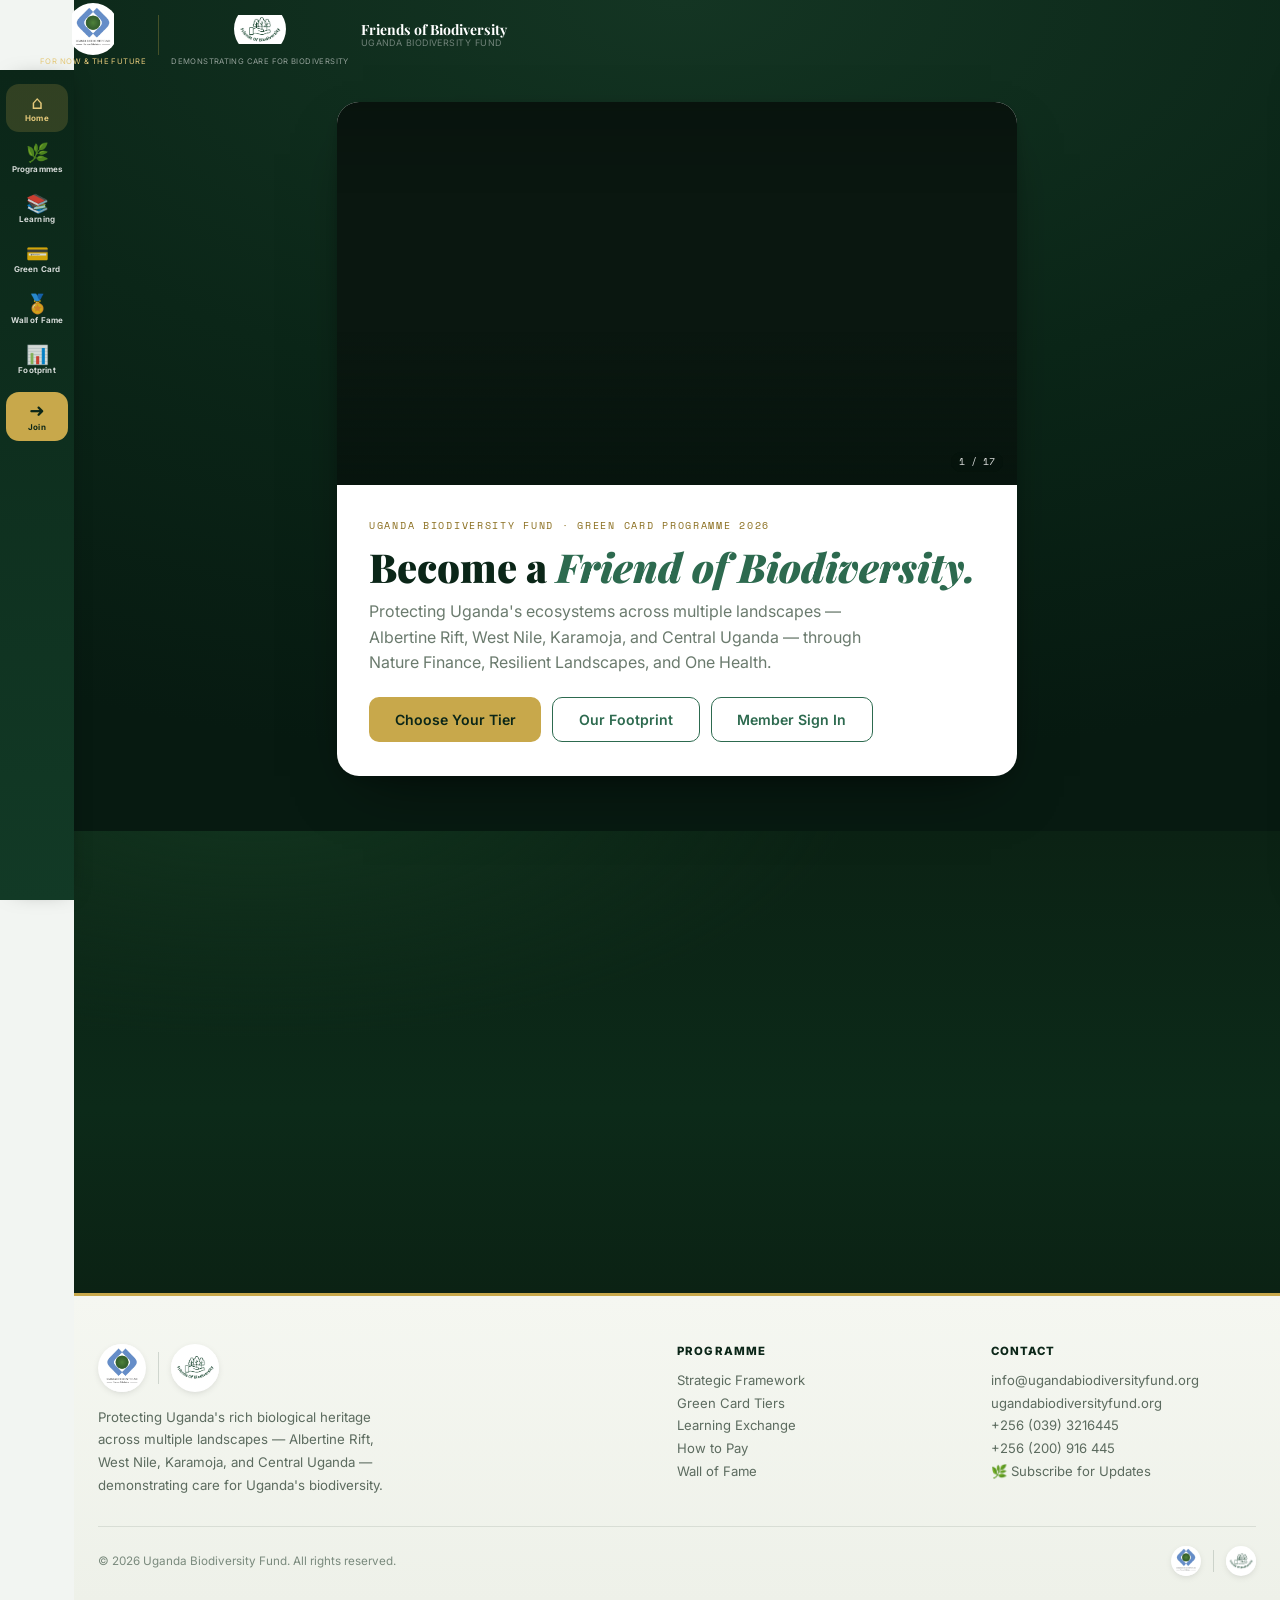
==== index.html @ 7a430e9c "Add files via upload" ====
<!DOCTYPE html>
<html lang="en">
<head>
<meta charset="UTF-8"/>
<meta name="viewport" content="width=device-width,initial-scale=1.0"/>
<title>Friends of Biodiversity — Uganda Biodiversity Fund</title>
<meta name="description" content="Friends of Biodiversity is the Uganda Biodiversity Fund (UBF) membership programme mobilising individuals and institutions to protect Uganda's ecosystems. Join, contribute, and track transparent, audited conservation impact — for now and the future."/>
<meta name="keywords" content="Uganda Biodiversity Fund, UBF, Friends of Biodiversity, biodiversity conservation Uganda, conservation membership, environmental NGO Uganda, ecosystem restoration, Green Card programme, nature finance, climate resilience Uganda, conservation donation Uganda"/>
<meta name="author" content="Uganda Biodiversity Fund"/>
<meta name="robots" content="index, follow, max-image-preview:large"/>
<meta name="geo.region" content="UG"/>
<meta name="geo.placename" content="Kampala, Uganda"/>
<link rel="canonical" href="https://www.ugandabiodiversityfund.org/"/>
<!-- Open Graph -->
<meta property="og:type" content="website"/>
<meta property="og:site_name" content="Uganda Biodiversity Fund — Friends of Biodiversity"/>
<meta property="og:title" content="Friends of Biodiversity — Uganda Biodiversity Fund"/>
<meta property="og:description" content="Join the UBF Friends of Biodiversity membership programme. Protect Uganda's ecosystems and track transparent, audited conservation impact — for now and the future."/>
<meta property="og:url" content="https://www.ugandabiodiversityfund.org/"/>
<meta property="og:image" content="https://www.ugandabiodiversityfund.org/icon-512.png"/>
<meta property="og:locale" content="en_UG"/>
<!-- Twitter -->
<meta name="twitter:card" content="summary_large_image"/>
<meta name="twitter:title" content="Friends of Biodiversity — Uganda Biodiversity Fund"/>
<meta name="twitter:description" content="Protecting Uganda's ecosystems for now and the future. Join the Friends of Biodiversity membership programme."/>
<meta name="twitter:image" content="https://www.ugandabiodiversityfund.org/icon-512.png"/>
<link rel="preconnect" href="https://fonts.googleapis.com"/>
<link href="https://fonts.googleapis.com/css2?family=Playfair+Display:ital,wght@0,700;0,900;1,700&family=Inter:wght@300;400;500;600;700&family=Space+Mono:wght@400;700&display=swap" rel="stylesheet"/>
<link rel="stylesheet" href="styles.css?v=20260629"/>
<!-- PWA manifest -->
<link rel="manifest" href="manifest.json"/>
<meta name="mobile-web-app-capable" content="yes"/>
<meta name="apple-mobile-web-app-capable" content="yes"/>
<meta name="apple-mobile-web-app-status-bar-style" content="black-translucent"/>
<meta name="apple-mobile-web-app-title" content="FoB Green Card"/>
<meta name="msapplication-TileColor" content="#0B2618"/>
<meta name="theme-color" content="#0B2618"/>
<link rel="icon" type="image/png" href="[data-uri]"/>
<link rel="apple-touch-icon" href="fobfav180.png?v=4"/>
<!-- Preload critical images so hero and logos render instantly -->
<!-- DOMPurify — sanitizes any HTML built from user-supplied strings -->
<script src="https://cdnjs.cloudflare.com/ajax/libs/dompurify/3.1.6/purify.min.js" crossorigin="anonymous"></script>
<!-- True PDF download for certificates (html2canvas renders the card, jsPDF saves the file) -->
<script src="https://cdnjs.cloudflare.com/ajax/libs/html2canvas/1.4.1/html2canvas.min.js" crossorigin="anonymous" defer></script>
<script src="https://cdnjs.cloudflare.com/ajax/libs/jspdf/2.5.1/jspdf.umd.min.js" crossorigin="anonymous" defer></script>
<link rel="preload" as="image" href="slide1sm.jpg"/>
<link rel="preload" as="image" href="slide2sm.jpg"/>
<link rel="preload" as="image" href="slide3sm.jpg"/>
<link rel="preload" as="image" href="fob-logo.png"/>
<link rel="preload" as="image" href="ubf-logo.png"/>
<link rel="preload" as="image" href="footprint-globe.jpg"/>
<!-- Structured data for search engines & AI tools (accurate citation) -->
<script type="application/ld+json">
{
  "@context": "https://schema.org",
  "@graph": [
    {
      "@type": ["NGO", "Organization"],
      "@id": "https://www.ugandabiodiversityfund.org/#organization",
      "name": "Uganda Biodiversity Fund",
      "alternateName": ["UBF", "Friends of Biodiversity"],
      "url": "https://www.ugandabiodiversityfund.org/",
      "logo": "https://www.ugandabiodiversityfund.org/icon-512.png",
      "image": "https://www.ugandabiodiversityfund.org/icon-512.png",
      "description": "The Uganda Biodiversity Fund (UBF) is a conservation trust protecting Uganda's biodiversity. Its Friends of Biodiversity membership programme mobilises individuals and institutions to fund and track transparent, audited conservation impact across Uganda's landscapes.",
      "slogan": "For now & the future",
      "email": "info@ugandabiodiversityfund.org",
      "telephone": "+256-39-3216445",
      "foundingLocation": "Uganda",
      "areaServed": { "@type": "Country", "name": "Uganda" },
      "address": {
        "@type": "PostalAddress",
        "streetAddress": "Plot 425, Zziwwe Road, P.O. Box 28156",
        "addressLocality": "Kampala",
        "addressCountry": "UG"
      },
      "knowsAbout": ["biodiversity conservation", "ecosystem restoration", "climate resilience", "nature finance", "community livelihoods", "One Health"]
    },
    {
      "@type": "WebSite",
      "@id": "https://www.ugandabiodiversityfund.org/#website",
      "url": "https://www.ugandabiodiversityfund.org/",
      "name": "Friends of Biodiversity — Uganda Biodiversity Fund",
      "description": "Membership platform for the UBF Friends of Biodiversity Green Card programme.",
      "publisher": { "@id": "https://www.ugandabiodiversityfund.org/#organization" },
      "inLanguage": "en"
    }
  ]
}
</script>
</head>
<body class="shell-mode guest">

<!-- ═══ HEADER ═══ -->
<header id="hdr">
<div class="nav-inner">
  <div class="brand-strip">
    <!-- UBF Logo: blue diamond + green globe, "For now & the future" -->
    <div class="logo-ubf-wrap">
      <img src="ubf-logo.png" alt="Uganda Biodiversity Fund logo" title="Uganda Biodiversity Fund — For now & the future"/>
      <span class="logo-ubf-sub">For now &amp; the future</span>
    </div>
    <div class="logo-divider"></div>
    <!-- FoB Logo: hand holding trees, "Friends of Biodiversity" -->
    <div class="logo-fob-wrap">
      <img src="fob-logo.png" alt="Friends of Biodiversity logo" title="Friends of Biodiversity — Demonstrating care for Uganda's biodiversity"/>
      <span class="logo-fob-sub">Demonstrating care for biodiversity</span>
    </div>
    <div class="brand-name">
      <span class="b1">Friends of Biodiversity</span>
      <span class="b2">Uganda Biodiversity Fund</span>
    </div>
  </div>
  <nav>
    <ul>
      <li><a href="#" onclick="showView('main');shellHome();return false">Home</a></li>
      <li><a href="#" onclick="openShell('programmes','Programmes');return false">Programmes</a></li>
      <li><a href="#" onclick="openShell('learning','Learning Exchange');return false">Learning Exchange</a></li>
      <li><a href="#" onclick="openShell('footprint','Our Footprint');return false">Our Footprint</a></li>
      <li><a href="#" onclick="openShell('greencard','Green Card');return false">Green Card</a></li>
      <li><a href="#" onclick="openShell('wallfame','Wall of Fame');return false">Wall of Fame</a></li>
      <li id="n-mem-li" style="display:none"><a href="#" onclick="showView('member');return false" id="n-mem-name">Dashboard</a></li>
      <li id="n-adm-li" style="display:none"><a href="#" onclick="showView('admin');return false" class="adm-link">⚙ Admin</a></li>
      <li id="n-login-li"><a href="#" onclick="openModal('m-login');return false" class="cta">Sign In / Join</a></li>
      <li id="n-logout-li" style="display:none"><a href="#" onclick="doLogout();return false">Sign Out</a></li>
    </ul>
  </nav>
  <button class="ham" id="ham" aria-label="Menu"><span></span><span></span><span></span></button>
</div>
</header>

<div class="mob-menu" id="mob-menu">
  <a href="#" onclick="showView('main');shellHome();closeMob();return false">Home</a>
  <a href="#" onclick="openShell('programmes','Programmes');closeMob();return false">Programmes</a>
  <a href="#" onclick="openShell('learning','Learning Exchange');closeMob();return false">Learning Exchange</a>
  <a href="#" onclick="openShell('footprint','Our Footprint');closeMob();return false">Our Footprint</a>
  <a href="#" onclick="openShell('greencard','Green Card');closeMob();return false">Green Card</a>
  <a href="#" onclick="openShell('wallfame','Wall of Fame');closeMob();return false">Wall of Fame</a>
  <a href="#" id="mob-dash" style="display:none" onclick="showView('member');closeMob();return false">My Dashboard</a>
  <a href="#" id="mob-adm" style="display:none" onclick="showView('admin');closeMob();return false">⚙ Admin Panel</a>
  <a href="#" id="mob-login" onclick="openModal('m-login');closeMob();return false" class="cta">Sign In / Join</a>
  <a href="#" id="mob-logout" style="display:none" onclick="doLogout();closeMob();return false">Sign Out</a>
</div>

<!-- ═══ MAIN VIEW ═══ -->
<div id="view-main" class="view active">

<!-- SIDE SHELL — app-style left rail; home shows only the hero + gallery, the rest lives behind these buttons -->
<nav class="side-shell" id="side-shell" aria-label="Sections">
  <button class="shell-btn on" data-shell="home" onclick="shellHome();return false"><span class="i">⌂</span><span class="t">Home</span></button>
  <button class="shell-btn" data-panel="programmes" onclick="openShell('programmes','Programmes');return false"><span class="i">🌿</span><span class="t">Programmes</span></button>
  <button class="shell-btn" data-panel="learning" onclick="openShell('learning','Learning Exchange');return false"><span class="i">📚</span><span class="t">Learning</span></button>
  <button class="shell-btn" data-panel="greencard" onclick="openShell('greencard','Green Card');return false"><span class="i">💳</span><span class="t">Green Card</span></button>
  <button class="shell-btn" data-panel="wallfame" onclick="openShell('wallfame','Wall of Fame');return false"><span class="i">🏅</span><span class="t">Wall of Fame</span></button>
  <button class="shell-btn" data-panel="footprint" onclick="openShell('footprint','Our Footprint');return false"><span class="i">📊</span><span class="t">Footprint</span></button>
  <button class="shell-btn join" onclick="openModal('m-login');return false"><span class="i">➜</span><span class="t">Join</span></button>
</nav>

<!-- SIDE-SHELL DRAWER — a chosen section slides in here over the page -->
<div id="shell-drawer" aria-hidden="true">
  <div class="shell-drawer-bar">
    <button class="sd-back" onclick="closeShell()">‹ Back</button>
    <span class="sd-title" id="shell-title"></span>
    <button class="sd-x" onclick="closeShell()" aria-label="Close">✕</button>
  </div>
  <div class="shell-drawer-body" id="shell-drawer-body"></div>
</div>

<!-- HERO — app-style card: whole image contained, text in the card body -->
<section class="hero">
  <div class="hero-card">
    <div class="hero-media">
      <div id="slide-track"></div>
      <div class="hero-media-grad"></div>
      <div class="slide-count" id="slide-count">1 / 17</div>
      <div class="slide-dots" id="slide-dots"></div>
    </div>
    <div class="hero-content">
      <p class="hero-eyebrow">Uganda Biodiversity Fund · Green Card Programme 2026</p>
      <h1 class="hero-title">Become a <em>Friend of Biodiversity.</em></h1>
      <p class="hero-desc">Protecting Uganda's ecosystems across multiple landscapes — Albertine Rift, West Nile, Karamoja, and Central Uganda — through Nature Finance, Resilient Landscapes, and One Health.</p>
      <div class="hero-acts">
        <a href="#greencard" class="btn btn-gold">Choose Your Tier</a>
        <a href="#impact" class="btn btn-ghost">Our Footprint</a>
        <a href="#" onclick="openModal('m-login');return false" class="btn btn-ghost">Member Sign In</a>
      </div>
    </div>
  </div>
</section>

<!-- WHAT YOU'RE PROTECTING — Conservation Gallery (stays on the home screen) -->
<section id="protect">
  <div class="inner">
    <p class="eyebrow reveal" style="color:var(--gold-lt)">Before you join</p>
    <h2 class="sec-title reveal" style="color:var(--white)">You’re not buying a card.<br>You’re protecting <em style="color:var(--gold-lt)">this.</em></h2>
    <p class="sec-body reveal" style="color:rgba(255,255,255,.72)">Every Green Card directly funds the survival of Uganda’s species and wild places. See who — and where — your membership defends.</p>
    <div class="protect-stat reveal">
      <span>🦍 <b id="protect-count-species">0</b> species under our watch</span>
      <span>🌍 <b id="protect-count-place">0</b> landscapes being restored</span>
    </div>
    <div class="protect-tabs reveal">
      <button class="protect-tab on" id="protect-tab-species" onclick="setProtectTab('species')">Endangered species</button>
      <button class="protect-tab" id="protect-tab-place" onclick="setProtectTab('place')">Threatened places</button>
    </div>
    <div class="protect-grid" id="protect-grid"></div>
  </div>
</section>

<!-- OUR IMPACT -->
<section id="impact" class="shell-sec" data-panel="footprint">
  <div class="inner">
    <p class="eyebrow reveal" style="color:var(--gold-lt)">Conservation Footprint</p>
    <h2 class="sec-title reveal" style="color:var(--white)">Our <em style="color:var(--gold-lt)">Footprint</em> <img src="footprint-globe.jpg" alt="" aria-hidden="true" style="width:104px;height:104px;border-radius:50%;object-fit:cover;vertical-align:middle;display:inline-block;margin-left:.4rem;box-shadow:0 2px 10px rgba(0,0,0,.4);border:1.5px solid rgba(200,168,75,.4)"/></h2>
    <p class="sec-body reveal" style="color:rgba(255,255,255,.6)">Every contribution flows directly to field projects across Uganda's landscapes — tracked through our accountability dashboard and audited annually.</p>
    <div class="stats-strip reveal" id="stats-strip-inner">
      <div class="stat-cell" data-key="endowments" onclick="openStatLink('endowments')"><div class="stat-ico">💰</div><span class="stat-n" data-t="14" data-prefix="$" data-suffix="M+">0</span><span class="stat-l">Raised in total endowments (USD)</span><span class="stat-link-hint">🔗</span></div>
      <div class="stat-cell" data-key="projects" onclick="openStatLink('projects')"><div class="stat-ico">📋</div><span class="stat-n" data-t="25">0</span><span class="stat-l">Grantee projects funded</span><span class="stat-link-hint">🔗</span></div>
      <div class="stat-cell" data-key="households" onclick="openStatLink('households')"><div class="stat-ico">🏠</div><span class="stat-n" data-t="3000" data-suffix="+">0</span><span class="stat-l">Households with improved livelihoods</span><span class="stat-link-hint">🔗</span></div>
      <div class="stat-cell" data-key="woodlots" onclick="openStatLink('woodlots')"><div class="stat-ico">🌲</div><span class="stat-n" data-t="2500" data-suffix="Ha">0</span><span class="stat-l">Woodlots established across regions</span><span class="stat-link-hint">🔗</span></div>
      <div class="stat-cell" data-key="woodlands" onclick="openStatLink('woodlands')"><div class="stat-ico">🌳</div><span class="stat-n" data-t="3000" data-suffix="Ha">0</span><span class="stat-l">Woodlands restored through natural regeneration</span><span class="stat-link-hint">🔗</span></div>
      <div class="stat-cell" data-key="agriculture" onclick="openStatLink('agriculture')"><div class="stat-ico">🌾</div><span class="stat-n" data-t="2000" data-suffix="Ha">0</span><span class="stat-l">Agricultural land under Sustainable Land Management</span><span class="stat-link-hint">🔗</span></div>
      <div class="stat-cell" data-key="forests" onclick="openStatLink('forests')"><div class="stat-ico">🌿</div><span class="stat-n" data-t="1000" data-suffix="Ha">0</span><span class="stat-l">Natural forests restored — Albertine &amp; West Nile</span><span class="stat-link-hint">🔗</span></div>
      <div class="stat-cell" data-key="wetlands" onclick="openStatLink('wetlands')"><div class="stat-ico">💧</div><span class="stat-n" data-t="500" data-suffix="Ha">0</span><span class="stat-l">Wetlands restored across landscapes</span><span class="stat-link-hint">🔗</span></div>
      <div class="stat-cell" data-key="vegetation" onclick="openStatLink('vegetation')"><div class="stat-ico">📈</div><span class="stat-n" data-t="19" data-suffix="%">0</span><span class="stat-l">Increased vegetation cover across regions</span><span class="stat-link-hint">🔗</span></div>
      <div class="stat-cell stat-cell-sm" data-key="packaging" onclick="openStatLink('packaging')"><div class="stat-ico">♻️</div><span class="stat-n" data-t="10000" data-suffix="Kg">0</span><span class="stat-l">Biodegradable packaging supported</span><span class="stat-link-hint">🔗</span></div>
    </div>
  </div>
</section>

<!-- PROGRAMMES -->
<section id="themes" class="shell-sec" data-panel="programmes">
  <div class="inner">
    <p class="eyebrow reveal">Strategic Framework</p>
    <h2 class="sec-title reveal">Three Themes. <em>Five Programme Windows.</em></h2>
    <p class="sec-body reveal">UBF's work is anchored in three core thematic priorities, delivered through five strategic programme windows.</p>
    <div class="theme-tabs reveal" id="theme-tabs"></div>
    <div id="theme-panels"></div>
  </div>
</section>

<!-- LEARNING EXCHANGE -->
<section id="learn" class="shell-sec" data-panel="learning">
  <div class="inner">
    <p class="eyebrow reveal">Knowledge Hub</p>
    <h2 class="sec-title reveal">Learning <em>Exchange</em></h2>
    <p class="sec-body reveal">Videos, documentaries, podcasts, interviews, articles and research — organised by programme window. Full access for registered members.</p>
    <div class="content-toolbar reveal">
      <div class="filter-row" id="content-filters"></div>
      <div class="content-search-row">
        <input id="content-search" type="search" placeholder="Search resources…" oninput="setContentSearch(this.value)" autocomplete="off" spellcheck="false"/>
        <div class="view-toggle" role="group" aria-label="Card layout">
          <button type="button" id="vt-list" class="vt-btn active" onclick="setContentView('list')" title="List view">☰</button>
          <button type="button" id="vt-grid" class="vt-btn" onclick="setContentView('grid')" title="Grid view">▦</button>
        </div>
        <div id="upload-btn-slot" style="display:none">
          <button class="btn btn-canopy btn-sm" onclick="openModal('m-upload')">⬆ Upload Content</button>
        </div>
      </div>
    </div>
    <div class="content-grid" id="content-grid"></div>

    <!-- COMMUNITY POSTS FEED -->
    <div id="community-feed-wrap" style="margin-top:3rem">
      <div class="feed-inner">
        <div style="display:flex;align-items:center;justify-content:space-between;margin-bottom:1.25rem;padding-bottom:.75rem;border-bottom:2px solid var(--border)">
          <div>
            <p class="eyebrow" style="margin-bottom:.2rem">Community Feed</p>
            <h3 style="font-family:var(--ff-d);font-size:1.3rem;color:var(--canopy)">Member Posts</h3>
          </div>
          <div id="post-create-btn-wrap" style="display:none">
            <button class="btn btn-canopy btn-sm" onclick="openModal('m-create-post')">✏ Create Post</button>
          </div>
        </div>
        <div id="posts-feed"></div>
      </div>
    </div>
  </div>
</section>

<!-- GREEN CARD TIERS -->
<section id="greencard" class="shell-sec" data-panel="greencard">
  <div class="inner">
    <p class="eyebrow reveal">UBF Green Card</p>
    <h2 class="sec-title reveal">Select Your <em>Membership Tier</em></h2>
    <p class="sec-body reveal">Annual contributions in Uganda Shillings (UGX). Select a tier to unlock your perks and complete enrollment.</p>
    <div class="tier-grid">
      <div class="tier-card reveal" data-tier="student" onclick="selectTier('student')">
        <div class="tier-badge" style="background:rgba(45,106,79,.12)"><svg viewBox="0 0 24 24" width="26" height="26" fill="none" stroke="#2D6A4F" stroke-width="1.7" stroke-linecap="round" stroke-linejoin="round"><path d="M12 21v-8"/><path d="M12 13c0-3.3 2.6-5.5 6.5-5.5C18.5 11 15.9 13 12 13z" fill="#2D6A4F" fill-opacity=".16"/><path d="M12 13c0-3.3-2.6-5.5-6.5-5.5C5.5 11 8.1 13 12 13z" fill="#2D6A4F" fill-opacity=".16"/></svg></div>
        <div class="tier-name" style="color:var(--canopy-lt)">Student</div>
        <div class="tier-range">Individual: <strong>In-kind / Youth Project</strong><br>Registration: <strong>Free</strong></div>
        <ul class="tier-perks"><li>Youth project &amp; volunteer work registration</li><li>In-kind contributions recognised</li><li>Full Learning Exchange access</li><li>Wall of Fame listing</li><li>Digital membership certificate</li><li>Professional mentorship &amp; leadership development package</li></ul>
        <button class="tier-btn" style="background:rgba(45,106,79,.15);color:var(--canopy)">Select Student</button>
      </div>
      <div class="tier-card reveal" data-tier="silver" onclick="selectTier('silver')">
        <div class="tier-badge" style="background:rgba(144,144,144,.14)"><svg viewBox="0 0 24 24" width="26" height="26" fill="none" stroke="#8a8a8a" stroke-width="1.7" stroke-linecap="round" stroke-linejoin="round"><path d="M5.5 18.5c0-8 6-13 13-13 0 8-6 13-13 13z" fill="#9a9a9a" fill-opacity=".2"/><path d="M5.5 18.5C9.5 14.5 13.5 10.5 17.5 8.5"/></svg></div>
        <div class="tier-name">Silver</div>
        <div class="tier-range">Individual: <strong>500K–1M UGX</strong><br>Institution: <strong>2M–5M UGX</strong></div>
        <ul class="tier-perks"><li>Eco-friendly welcome kit &amp; certificates</li><li>Contribution &amp; accountability dashboard</li><li>Learning Exchange library access</li><li>Wall of Fame listing</li><li>Digital membership certificate</li></ul>
        <button class="tier-btn">Select Silver</button>
      </div>
      <div class="tier-card reveal" data-tier="gold" onclick="selectTier('gold')">
        <div class="tier-badge" style="background:rgba(200,168,75,.14)"><svg viewBox="0 0 24 24" width="26" height="26" fill="none" stroke="#B8901F" stroke-width="1.5" stroke-linecap="round" stroke-linejoin="round"><g fill="#C8A84B" fill-opacity=".22"><ellipse cx="12" cy="6.5" rx="2.3" ry="3.3"/><ellipse cx="12" cy="17.5" rx="2.3" ry="3.3"/><ellipse cx="6.5" cy="12" rx="3.3" ry="2.3"/><ellipse cx="17.5" cy="12" rx="3.3" ry="2.3"/></g><circle cx="12" cy="12" r="2.4" fill="#C8A84B"/></svg></div>
        <div class="tier-name">Gold</div>
        <div class="tier-range">Individual: <strong>1.5M–2M UGX</strong><br>Institution: <strong>6M–10M UGX</strong></div>
        <ul class="tier-perks"><li>All Silver benefits</li><li>Visibility in conservation projects</li><li>Exclusive networking events</li><li>Priority event invitations</li><li>Quarterly impact report</li></ul>
        <button class="tier-btn">Select Gold</button>
      </div>
      <div class="tier-card reveal" data-tier="platinum" onclick="selectTier('platinum')">
        <div class="tier-badge" style="background:rgba(91,196,191,.14)"><svg viewBox="0 0 24 24" width="26" height="26" fill="none" stroke="#1A7A76" stroke-width="1.5" stroke-linecap="round" stroke-linejoin="round"><path d="M12 19v3"/><path d="M12 3 6.5 11h11z" fill="#5BC4BF" fill-opacity=".2"/><path d="M12 8 7.5 15.5h9z" fill="#5BC4BF" fill-opacity=".2"/></svg></div>
        <div class="tier-name">Platinum</div>
        <div class="tier-range">Individual: <strong>2.5M–4.5M UGX</strong><br>Institution: <strong>20M–40M UGX</strong></div>
        <ul class="tier-perks"><li>All Gold benefits</li><li>Co-branding on project materials</li><li>Strategic partnership access</li><li>Named in annual report</li><li>Private ED briefing</li></ul>
        <button class="tier-btn">Select Platinum</button>
      </div>
      <div class="tier-card reveal" data-tier="diamond" onclick="selectTier('diamond')">
        <div class="tier-badge" style="background:rgba(126,184,201,.14)"><svg viewBox="0 0 24 24" width="26" height="26" fill="none" stroke="#2E7D9A" stroke-width="1.5" stroke-linecap="round" stroke-linejoin="round"><circle cx="12" cy="12" r="8.5" fill="#7EB8C9" fill-opacity=".2"/><path d="M3.5 12h17M12 3.5c2.6 2.6 2.6 14.4 0 17M12 3.5c-2.6 2.6-2.6 14.4 0 17"/></svg></div>
        <div class="tier-name">Diamond</div>
        <div class="tier-range">Individual: <strong>5M+ UGX</strong><br>Institution: <strong>50M+ UGX</strong></div>
        <ul class="tier-perks"><li>All Platinum benefits</li><li>Named conservation project/corridor</li><li>Board-level engagement</li><li>Bespoke ESG reporting package</li><li>Media &amp; PR recognition</li><li>Annual CEO briefing</li><li>Exposure visits to project sites</li></ul>
        <button class="tier-btn">Select Diamond</button>
      </div>
    </div>
  </div>
</section>

<!-- PAYMENT SECTION -->
<section id="payment" class="shell-sec" data-panel="greencard">
  <div class="inner">
    <p class="eyebrow reveal" style="color:var(--gold-lt)">Make Your Commitment</p>
    <h2 class="sec-title reveal" style="color:var(--white)">How to <em style="color:var(--gold-lt)">Pay</em></h2>
    <p class="sec-body reveal" style="color:rgba(255,255,255,.72)">You’re one transfer away from standing with Uganda’s forests, wetlands and wildlife. Here’s exactly how — and exactly what your gift protects.</p>

    <!-- Living poster + editable impact -->
    <div class="pay-hero reveal">
      <div class="pay-poster" id="pay-promo">
        <img id="pay-poster-img" src="slide3sm.jpg" alt="Uganda’s mountain gorillas" onerror="this.onerror=null;this.src='slide2sm.jpg'"/>
        <span class="pay-media-badge">Watch · Your impact</span>
        <div class="pay-play" aria-hidden="true"><svg width="20" height="22" viewBox="0 0 22 24" fill="#fff"><path d="M0 0l22 12L0 24z"/></svg></div>
        <div class="pay-pcap"><b>This is who you’re protecting.</b><span id="pay-promo-cap">Upload a 60-second welcome — until then, Uganda’s wild greets your members here.</span></div>
      </div>
      <div class="pay-impact">
        <h3>Where your money goes</h3>
        <p class="pay-impact-sub">Every shilling becomes measurable protection on the ground.</p>
        <div id="pay-impact-list"><!-- rendered from the database (admin-editable) --></div>
      </div>
    </div>

    <div class="pay-pills reveal">
      <span class="pay-pill">🧾 <b>Receipted</b></span>
      <span class="pay-pill">✅ <b>Verified in 48h</b></span>
      <span class="pay-pill">💬 <b>WhatsApp</b> <a id="pay-whatsapp-link" href="https://wa.me/256772000000" target="_blank" rel="noopener"><span id="pay-whatsapp">+256 772 000 000</span></a></span>
      <span class="pay-pill">✉️ <a href="mailto:info@ugandabiodiversityfund.org">info@ugandabiodiversityfund.org</a></span>
    </div>

    <div class="pay-official reveal"><b>Our three official channels only.</b><span>UBF will never ask you to send money to any other number or account. If in doubt, message us first.</span></div>

    <div class="pay-amtbar reveal">
      <span class="lead">How much? Your tier decides:</span>
      <span class="pay-tier">🎓 Student <b>UGX 20,000</b></span>
      <span class="pay-tier">🌿 Gold <b>UGX 100,000</b></span>
      <span class="pay-tier">💎 Diamond <b>UGX 500,000+</b></span>
    </div>

    <div class="pay-grid">
      <!-- STANBIC -->
      <article class="pay-card reveal">
        <div class="pay-chead">
          <div class="pay-logo stanbic" id="pay-logo-stanbic"><img src="stanbic.png" alt="Stanbic Bank" onerror="payLogoFallback(this,'stanbic')"/></div>
          <div><div class="pay-ctitle">Stanbic Bank</div><div class="pay-csub">Bank transfer</div></div>
        </div>
        <ol class="pay-steps">
          <li><span class="n">1</span>Open your bank app, or visit any Stanbic branch.</li>
          <li><span class="n">2</span>Transfer to the account below.</li>
          <li><span class="n">3</span>Put <strong>your full name</strong> as the reference.</li>
          <li><span class="n">4</span>Email the receipt to <a class="pay-mail" href="mailto:info@ugandabiodiversityfund.org">info@ugandabiodiversityfund.org</a>.</li>
        </ol>
        <div class="pay-numrow">
          <div><div class="lbl">Account no.</div><div class="val" id="pay-acc-no">To be updated by UBF Admin</div></div>
          <button class="pay-copy" data-copy-from="pay-acc-no" onclick="copyPayNum(this)" type="button">Copy</button>
        </div>
        <span class="pay-amtchip">💳 Account name: <strong id="pay-acc-name">Uganda Biodiversity Fund</strong></span>
        <p class="pay-foot"><strong>Branch</strong> <span id="pay-branch">Main</span></p>
      </article>

      <!-- MTN -->
      <article class="pay-card reveal">
        <div class="pay-chead">
          <div class="pay-logo mtn" id="pay-logo-mtn"><img src="mtn.png" alt="MTN Mobile Money" onerror="payLogoFallback(this,'mtn')"/></div>
          <div><div class="pay-ctitle">MTN MoMo</div><div class="pay-csub">Mobile Money · *165#</div></div>
        </div>
        <ol class="pay-steps">
          <li><span class="n">1</span>Dial <code>*165#</code> on your MTN line.</li>
          <li><span class="n">2</span>Choose <code>Send Money</code>.</li>
          <li><span class="n">3</span>Enter the number below &amp; your tier amount.</li>
          <li><span class="n">4</span>Reference: <strong>your name</strong>. Screenshot the SMS.</li>
        </ol>
        <div class="pay-numrow">
          <div><div class="lbl">MoMo number</div><div class="val" id="pay-mtn">To be updated by UBF Admin</div></div>
          <button class="pay-copy" data-copy-from="pay-mtn" onclick="copyPayNum(this)" type="button">Copy</button>
        </div>
        <span class="pay-amtchip">👤 Registered: <strong>Uganda Biodiversity Fund</strong></span>
        <p class="pay-foot">Send your confirmation SMS to <a class="pay-mail" href="mailto:info@ugandabiodiversityfund.org">info@ugandabiodiversityfund.org</a> with your tier.</p>
      </article>

      <!-- AIRTEL -->
      <article class="pay-card reveal">
        <div class="pay-chead">
          <div class="pay-logo airtel" id="pay-logo-airtel"><img src="airtel.png" alt="Airtel Money" onerror="payLogoFallback(this,'airtel')"/></div>
          <div><div class="pay-ctitle">Airtel Money</div><div class="pay-csub">Mobile Money · *185#</div></div>
        </div>
        <ol class="pay-steps">
          <li><span class="n">1</span>Dial <code>*185#</code> on your Airtel line.</li>
          <li><span class="n">2</span>Choose <code>Send Money</code>.</li>
          <li><span class="n">3</span>Enter the number below &amp; your tier amount.</li>
          <li><span class="n">4</span>Reference: <strong>your name</strong>. Screenshot the confirmation.</li>
        </ol>
        <div class="pay-numrow">
          <div><div class="lbl">Airtel number</div><div class="val" id="pay-airtel">To be updated by UBF Admin</div></div>
          <button class="pay-copy" data-copy-from="pay-airtel" onclick="copyPayNum(this)" type="button">Copy</button>
        </div>
        <span class="pay-amtchip">👤 Registered: <strong>Uganda Biodiversity Fund</strong></span>
        <p class="pay-foot">Send your confirmation to <a class="pay-mail" href="mailto:info@ugandabiodiversityfund.org">info@ugandabiodiversityfund.org</a> with your tier.</p>
      </article>
    </div>
  </div>
</section>

<!-- ANNOUNCEMENTS (public) -->
<section id="announce-strip" class="shell-sec" data-panel="footprint">
  <div class="inner">
    <p class="eyebrow" style="color:var(--gold-lt)">Latest Updates</p>
    <h2 class="sec-title" style="color:var(--white)">Announcements</h2>
    <div class="announce-list-pub" id="announce-pub-list">
      <p style="color:rgba(255,255,255,.4);font-size:.88rem">No announcements yet.</p>
    </div>
  </div>
</section>

<!-- WALL OF FAME -->
<section id="wallfame" class="shell-sec" data-panel="wallfame">
  <div class="inner">
    <p class="eyebrow reveal">Conservation Champions</p>
    <h2 class="sec-title reveal">Wall of <em>Fame</em></h2>
    <p class="sec-body reveal">Our Friends of Biodiversity — members and partners who demonstrate care for Uganda's natural heritage.</p>
    <div class="fame-grid reveal" id="fame-grid">
      <div class="fame-empty"><h4>Our Champions Will Appear Here</h4><p>The UBF admin team is curating our Wall of Fame.</p></div>
    </div>
  </div>
</section>

<!-- ENROLL -->
<section id="enroll" class="shell-sec" data-panel="greencard">
  <div class="inner">
    <p class="eyebrow reveal">Membership Registration</p>
    <h2 class="sec-title reveal">Enroll in the <em style="color:var(--gold-lt)">Green Card Programme</em></h2>
    <p class="sec-body reveal">Complete the form below. Our team will contact you within 48 hours to confirm your membership and dispatch your welcome kit.</p>
    <div class="enroll-layout">
      <div class="form-shell reveal">
        <div class="tier-chosen" id="tier-chosen"></div>
        <form id="enroll-form" novalidate>
          <div class="wz-head">
            <div class="wz-steps" id="wz-steps"></div>
            <div class="wz-bar"><span id="wz-bar-fill"></span></div>
            <div class="wz-prog" id="wz-prog"></div>
          </div>

          <!-- STEP 1 · You -->
          <div class="wz-step" data-step="1">
            <div class="wz-prompt"><span class="em">👋</span><div><b>Let’s start with you</b><span>Just the basics, so we can create your membership.</span></div></div>
            <div class="frow2">
              <div><label>Full Name *</label><input id="ef-name" placeholder="Jane Akello"/></div>
              <div><label>Organisation</label><input id="ef-org" placeholder="Company / NGO"/></div>
            </div>
            <div class="frow2">
              <div><label>Phone *</label><input id="ef-tel" type="tel" placeholder="+256 700 000 000"/></div>
              <div><label>Email *</label><input id="ef-email" type="email" placeholder="jane@example.com"/></div>
            </div>
            <div><label>Member Type *</label>
              <select id="ef-type"><option value="">Select...</option><option value="individual">Individual</option><option value="institution">Institution / Corporate</option></select>
            </div>
          </div>

          <!-- STEP 2 · Interests -->
          <div class="wz-step" data-step="2" hidden>
            <div class="wz-prompt"><span class="em">🌍</span><div><b>What moves you most?</b><span>Pick the causes you care about — we’ll tailor your updates, events and volunteer invites around them. No wrong answers.</span></div></div>
            <label>Your conservation interests</label>
            <div class="wz-chips" id="wz-chips"></div>
            <div style="margin-top:.9rem"><label>Anything else? (optional)</label><textarea id="ef-engage" rows="2" placeholder="e.g. co-branding, a specific project or species..."></textarea></div>
          </div>

          <!-- STEP 3 · Green Card -->
          <div class="wz-step" data-step="3" hidden>
            <div class="wz-prompt"><span class="em">💚</span><div><b>Choose your Green Card</b><span>Not sure how much? Student UGX 20,000 · Gold UGX 100,000 · Diamond UGX 500,000+. You can adjust with our team.</span></div></div>
            <div class="frow2">
              <div><label>Green Card Tier *</label>
                <select id="ef-tier"><option value="">Select...</option><option value="student">Student / Youth</option><option value="silver">Silver</option><option value="gold">Gold</option><option value="platinum">Platinum</option><option value="diamond">Diamond</option></select>
              </div>
              <div><label>Annual Commitment (UGX) *</label><input id="ef-amount" type="number" placeholder="e.g. 1500000"/></div>
            </div>
            <div><label>Membership Year *</label><input id="ef-year" type="number" placeholder="2026" min="2024" max="2035"/></div>
          </div>

          <!-- STEP 4 · Payment -->
          <div class="wz-step" data-step="4" hidden>
            <div class="wz-prompt"><span class="em">🧾</span><div><b>Your payment</b><span>Send your contribution via Stanbic, MTN or Airtel, then paste your reference here so we can match it.</span></div></div>
            <button type="button" class="btn btn-outline btn-sm" onclick="goToPayment()" style="margin-bottom:.9rem">↑ See “How to Pay”</button>
            <div><label>Payment Reference (from bank/MoMo)</label><input id="ef-payref" placeholder="e.g. MTN Ref #12345 or Bank TXN ID"/></div>
            <p style="font-size:.75rem;color:rgba(255,255,255,.4);margin-top:.5rem">No payment yet? You can still submit — your benefits unlock once we confirm it.</p>
          </div>

          <!-- STEP 5 · Account -->
          <div class="wz-step" data-step="5" hidden>
            <div class="wz-prompt"><span class="em">🔐</span><div><b>Create your login</b><span>Last step — set a password for your member dashboard (active once your payment is confirmed).</span></div></div>
            <div><label>Create Password *</label><div class="pw-field"><input id="ef-pass" type="password" placeholder="Minimum 8 characters"/><button type="button" class="pw-eye" onclick="togglePw('ef-pass',this)" title="Show password">👁</button></div></div>
            <small style="color:rgba(255,255,255,.3);font-size:.7rem;display:block;margin-top:.3rem">This creates your member login account.</small>
            <p style="font-size:.7rem;color:rgba(255,255,255,.3);margin-top:.7rem">Your data is handled in confidence and used solely for membership administration.</p>
          </div>

          <div class="wz-nav">
            <button type="button" class="btn btn-outline" id="wz-back" onclick="wizStep(-1)">← Back</button>
            <button type="button" class="btn btn-gold" id="wz-next" onclick="wizStep(1)">Continue →</button>
            <button type="submit" class="btn btn-gold" id="wz-submit" style="display:none">Submit Enrollment →</button>
          </div>
        </form>
        <div class="success-box" id="enroll-success">
          <div class="si">🌿</div>
          <h3>You’re almost a member!</h3>
          <p>Thank you for joining Friends of Biodiversity. Your account is created and <strong>pending payment</strong> — your benefits unlock the moment we confirm your contribution (within 48 hours).</p>
          <button class="btn btn-gold btn-full" style="margin:1rem 0 .3rem" onclick="goToPayment()">Complete my payment →</button>
          <p style="margin-top:.7rem;font-size:.82rem;opacity:.75">Already paid and need help? Email <a href="mailto:info@ugandabiodiversityfund.org" style="color:var(--gold-lt)">info@ugandabiodiversityfund.org</a></p>
        </div>
      </div>
      <div class="reveal">
        <div class="sb-block">
          <h4>📞 Contact UBF</h4>
          <div class="sb-row"><span class="ico">✉</span><span>info@ugandabiodiversityfund.org</span></div>
          <div class="sb-row"><span class="ico">🌐</span><span>www.ugandabiodiversityfund.org</span></div>
          <div class="sb-row"><span class="ico">📱</span><span>+256 (039) 3216445 / +256 (200) 916 445</span></div>
        </div>
        <div class="sb-block">
          <h4>🌱 All Members Receive</h4>
          <div class="sb-row"><span class="ico">📊</span><span>Accountability dashboard access</span></div>
          <div class="sb-row"><span class="ico">🎓</span><span>Learning Exchange content library</span></div>
          <div class="sb-row"><span class="ico">🏆</span><span>Wall of Fame listing</span></div>
          <div class="sb-row"><span class="ico">📜</span><span>Downloadable digital certificate</span></div>
        </div>
        <div class="sb-block">
          <h4>🔒 Transparent &amp; Audited</h4>
          <p style="font-size:.78rem;color:rgba(255,255,255,.5);line-height:1.65">94% of contributions deployed directly to field conservation. Annual audited accounts published on our website.</p>
        </div>
      </div>
    </div>
  </div>
</section>

<!-- FOOTER -->
<footer>
  <div class="footer-inner">
    <div class="footer-top">
      <div class="footer-brand">
        <div class="footer-logo-strip">
          <img src="ubf-logo.png" alt="Uganda Biodiversity Fund"/>
          <div class="footer-logo-divider"></div>
          <img src="fob-logo.png" alt="Friends of Biodiversity"/>
        </div>
        <p>Protecting Uganda's rich biological heritage across multiple landscapes — Albertine Rift, West Nile, Karamoja, and Central Uganda — demonstrating care for Uganda's biodiversity.</p>
      </div>
      <div class="footer-col">
        <h5>Programme</h5>
        <a href="#" onclick="openShell('programmes','Programmes');return false">Strategic Framework</a>
        <a href="#" onclick="openShell('greencard','Green Card');return false">Green Card Tiers</a>
        <a href="#" onclick="openShell('learning','Learning Exchange');return false">Learning Exchange</a>
        <a href="#" onclick="openShell('greencard','Green Card');return false">How to Pay</a>
        <a href="#" onclick="openShell('wallfame','Wall of Fame');return false">Wall of Fame</a>
      </div>
      <div class="footer-col">
        <h5>Contact</h5>
        <a href="mailto:info@ugandabiodiversityfund.org">info@ugandabiodiversityfund.org</a>
        <a href="https://www.ugandabiodiversityfund.org" target="_blank" rel="noopener">ugandabiodiversityfund.org</a>
        <a href="tel:+256393216445">+256 (039) 3216445</a>
        <a href="tel:+256200916445">+256 (200) 916 445</a>
        <a href="#" onclick="openSubscribePopup();return false">🌿 Subscribe for Updates</a>
      </div>
    </div>
    <div class="footer-btm">
      <p>© 2026 Uganda Biodiversity Fund. All rights reserved.</p>
      <div class="footer-logo-strip">
        <img src="ubf-logo.png" alt="UBF" style="height:30px;width:30px"/>
        <div class="footer-logo-divider" style="height:22px"></div>
        <img src="fob-logo.png" alt="FoB" style="height:30px;width:30px"/>
      </div>
    </div>
  </div>
</footer>
</div><!-- /view-main -->

<!-- ═══ MEMBER DASHBOARD ═══ -->
<div id="view-member" class="view">
  <div class="mem-shell">
    <div class="mem-hdr">
      <!-- profile-header-card injected here by renderMemberView -->
      <div id="mem-avatar-wrap"></div>
      <!-- inline stats strip below profile card -->
      <div class="mem-strip" id="mem-strip"></div>
    </div>
    <!-- Discover Members — lifted up to sit level with the wallpaper (right rail on desktop) -->
    <aside id="mem-discover"></aside>
    <!-- hidden elements kept for JS compatibility -->
    <h1 id="mem-greeting" style="display:none">Welcome back</h1>
    <p id="mem-sub" style="display:none">Your membership dashboard</p>
    <div class="mem-body" id="mem-body"></div>
  </div>
</div>

<!-- ═══ ADMIN VIEW ═══ -->
<div id="view-admin" class="view">
<div class="adm-shell">
  <button class="adm-menu-btn" onclick="toggleAdmSidebar()">☰ Admin Menu</button>
  <div class="adm-backdrop" id="adm-backdrop" onclick="toggleAdmSidebar(false)"></div>

  <aside class="adm-sidebar" id="adm-sidebar">
    <div class="adm-side-head">
      <div class="adm-side-title">⚙ Admin Console</div>
      <div class="adm-side-sub" id="adm-user-info">Authenticated</div>
      <button class="adm-side-pass" onclick="openModal('m-change-pass')">🔑 Change my password</button>
    </div>
    <nav>
      <button class="adm-nav-item active" data-ap="ap-overview" onclick="showAdminPanel(this)" style="margin-bottom:.45rem">🏠 Overview</button>
      <div class="adm-group open">
        <button class="adm-group-btn" onclick="toggleAdmGroup(this)"><span>Community</span><span class="chev">▾</span></button>
        <div class="adm-group-items">
          <button class="adm-nav-item" data-ap="ap-members" onclick="showAdminPanel(this)">👥 Members</button>
          <button class="adm-nav-item" data-ap="ap-posts" onclick="showAdminPanel(this)">📝 Community Posts</button>
          <button class="adm-nav-item" data-ap="ap-fame" onclick="showAdminPanel(this)">🏆 Wall of Fame</button>
        </div>
      </div>
      <div class="adm-group open">
        <button class="adm-group-btn" onclick="toggleAdmGroup(this)"><span>Content</span><span class="chev">▾</span></button>
        <div class="adm-group-items">
          <button class="adm-nav-item" data-ap="ap-content" onclick="showAdminPanel(this)">📚 Content Library</button>
          <button class="adm-nav-item" data-ap="ap-announce" onclick="showAdminPanel(this)">📢 Announcements</button>
          <button class="adm-nav-item" data-ap="ap-slides" onclick="showAdminPanel(this)">🖼 Slide Images</button>
        </div>
      </div>
      <div class="adm-group open">
        <button class="adm-group-btn" onclick="toggleAdmGroup(this)"><span>Finance &amp; Impact</span><span class="chev">▾</span></button>
        <div class="adm-group-items">
          <button class="adm-nav-item" data-ap="ap-finance" onclick="showAdminPanel(this)">📄 Financial Reports</button>
          <button class="adm-nav-item" data-ap="ap-payment" onclick="showAdminPanel(this)">💳 Payment Details</button>
          <button class="adm-nav-item" data-ap="ap-protect" onclick="showAdminPanel(this)">🦍 Conservation Gallery</button>
          <button class="adm-nav-item" data-ap="ap-ads" onclick="showAdminPanel(this)">📣 Ad Campaigns</button>
          <button class="adm-nav-item" data-ap="ap-events" onclick="showAdminPanel(this)">📅 Events</button>
          <button class="adm-nav-item" data-ap="ap-campaigns" onclick="showAdminPanel(this)">🎯 Fundraisers</button>
          <button class="adm-nav-item" data-ap="ap-sightings" onclick="showAdminPanel(this)">🔬 Sightings &amp; Data</button>
          <button class="adm-nav-item" data-ap="ap-audit" onclick="showAdminPanel(this)">🧾 Audit Log</button>
          <button class="adm-nav-item" data-ap="ap-guide" onclick="showAdminPanel(this)">📖 Admin Guide</button>
          <button class="adm-nav-item" data-ap="ap-account" onclick="showAdminPanel(this)">🔑 My Password</button>
          <button class="adm-nav-item" data-ap="ap-dashboard" onclick="showAdminPanel(this)">📊 Accountability</button>
          <button class="adm-nav-item" data-ap="ap-footprint" onclick="showAdminPanel(this)">🌍 Our Footprint</button>
        </div>
      </div>
      <div class="adm-group open">
        <button class="adm-group-btn" onclick="toggleAdmGroup(this)"><span>Engagement</span><span class="chev">▾</span></button>
        <div class="adm-group-items">
          <button class="adm-nav-item" data-ap="ap-email" onclick="showAdminPanel(this)">✉ Email Campaigns</button>
        </div>
      </div>
    </nav>
  </aside>

  <main class="adm-main">

  <div id="ap-overview" class="adm-panel active">
    <div class="adm-sec"><span>Overview</span></div>
    <div id="adm-overview-body"></div>
  </div>

  <div id="ap-members" class="adm-panel">
    <div class="adm-sec"><span>Registered Members</span><button class="btn btn-canopy btn-sm" onclick="exportCSV()">⬇ Export CSV</button></div>
    <div style="display:flex;gap:.6rem;margin-bottom:.75rem;flex-wrap:wrap;align-items:center">
      <input id="adm-member-search" type="search" placeholder="Search by name, email or tier…" oninput="renderAdminMembers()" style="flex:1;min-width:200px;padding:.45rem .8rem;border:1px solid var(--border);border-radius:var(--r-sm);font-size:.84rem"/>
      <select id="adm-member-tier-filter" onchange="renderAdminMembers()" style="padding:.45rem .8rem;border:1px solid var(--border);border-radius:var(--r-sm);font-size:.84rem">
        <option value="">All Tiers</option>
        <option value="student">Student</option>
        <option value="silver">Silver</option>
        <option value="gold">Gold</option>
        <option value="platinum">Platinum</option>
        <option value="diamond">Diamond</option>
      </select>
      <select id="adm-member-status-filter" onchange="renderAdminMembers()" style="padding:.45rem .8rem;border:1px solid var(--border);border-radius:var(--r-sm);font-size:.84rem">
        <option value="">All Statuses</option>
        <option value="active">Active</option>
        <option value="pending">Pending</option>
        <option value="removed">Removed</option>
      </select>
    </div>
    <div class="adm-card" style="overflow-x:auto"><table class="dtable"><thead><tr><th>Name</th><th>Email</th><th>Type</th><th>Tier</th><th>UGX Commitment</th><th>Year</th><th>Pay Ref</th><th>Status</th><th>Role</th><th>Actions</th></tr></thead><tbody id="members-tbody"></tbody></table></div>
    <div id="adm-members-pagination" style="display:flex;gap:.5rem;justify-content:flex-end;margin-top:.75rem;align-items:center;flex-wrap:wrap"></div>
  </div>

  <div id="ap-content" class="adm-panel">
    <div class="adm-sec"><span>Content Library</span><button class="btn btn-canopy btn-sm" onclick="openModal('m-upload')">⬆ Upload New</button></div>
    <div class="adm-card" style="overflow-x:auto"><table class="dtable"><thead><tr><th>Title</th><th>Type</th><th>Window</th><th>Date</th><th>Access</th><th>Actions</th></tr></thead><tbody id="adm-content-tbody"></tbody></table></div>
  </div>

  <div id="ap-fame" class="adm-panel">
    <div class="adm-sec"><span>Wall of Fame — Conservation Champions</span><button class="btn btn-canopy btn-sm" onclick="openModal('m-fame-add')">+ Add Champion</button></div>
    <div id="adm-fame-list"></div>
  </div>

  <div id="ap-announce" class="adm-panel">
    <div class="adm-sec"><span>Announcements &amp; Project Updates</span><button class="btn btn-canopy btn-sm" onclick="openModal('m-announce')">+ New Announcement</button></div>
    <div id="announce-admin-list"></div>
  </div>

  <div id="ap-finance" class="adm-panel">
    <div class="adm-sec"><span>Financial Accountability Reports</span><button class="btn btn-canopy btn-sm" onclick="openModal('m-finance')">+ Add Report</button></div>
    <div class="agrid2">
      <div class="adm-card"><h4>📊 Fund Deployment — FY 2025/26</h4><div id="fin-bars"></div></div>
      <div class="adm-card"><h4>📋 Published Reports</h4><div id="fin-list"></div></div>
    </div>
  </div>

  <div id="ap-payment" class="adm-panel">
    <div class="adm-sec"><span>Payment Details</span></div>

    <div class="adm-card" style="max-width:760px">
      <h4>Official channel logos</h4>
      <p style="font-size:.82rem;color:var(--muted);margin-bottom:1.1rem">Upload the real MTN, Airtel and Stanbic logos. These are the only official channels shown to members. Square or wide PNG/JPG works best; if left empty a clean placeholder is shown.</p>
      <div class="pd-uploads">
        <label class="pd-drop"><input type="file" id="pd-logo-stanbic" accept="image/*" onchange="pdPreview(this,'pdp-stanbic')" hidden/><span class="pd-thumb" id="pdp-stanbic" style="background:#0033A0">SB</span><b>Stanbic logo</b><span class="pd-hint">Tap to choose</span></label>
        <label class="pd-drop"><input type="file" id="pd-logo-mtn" accept="image/*" onchange="pdPreview(this,'pdp-mtn')" hidden/><span class="pd-thumb" id="pdp-mtn" style="background:#FFCB05;color:#001A70">MTN</span><b>MTN logo</b><span class="pd-hint">Tap to choose</span></label>
        <label class="pd-drop"><input type="file" id="pd-logo-airtel" accept="image/*" onchange="pdPreview(this,'pdp-airtel')" hidden/><span class="pd-thumb" id="pdp-airtel" style="background:#fff;color:#E40000">airtel</span><b>Airtel logo</b><span class="pd-hint">Tap to choose</span></label>
      </div>
    </div>

    <div class="adm-card" style="max-width:760px">
      <h4>“How to Pay” welcome media</h4>
      <p style="font-size:.82rem;color:var(--muted);margin-bottom:1.1rem">A short video (30–60s) or a single image that greets members at the top of the section — the human touch. Video or image both work.</p>
      <label class="pd-drop pd-drop-wide"><input type="file" id="pd-promo" accept="image/*,video/*" onchange="pdPreview(this,'pdp-promo')" hidden/><span class="pd-thumb" id="pdp-promo" style="background:rgba(200,168,75,.2)">🎬</span><b>Upload video or image</b><span class="pd-hint">Tap to choose · replaces the current one</span></label>
      <div class="fg" style="margin-top:1rem"><label>Media caption (optional)</label><input id="pd-promo-cap" placeholder="e.g. A 60-second walkthrough from our team"/></div>
    </div>

    <div class="adm-card" style="max-width:760px">
      <h4>Numbers &amp; account</h4>
      <p style="font-size:.82rem;color:var(--muted);margin-bottom:1.1rem">These appear on the public “How to Pay” cards. Changes go live instantly.</p>
      <div class="fg"><label>Stanbic Bank name</label><input id="pd-bank" placeholder="e.g. Stanbic Bank Uganda"/></div>
      <div class="fg"><label>Account number</label><input id="pd-accno" placeholder="e.g. 9030012345678"/></div>
      <div class="fg"><label>Branch</label><input id="pd-branch" placeholder="e.g. Garden City"/></div>
      <div class="pd-row2">
        <div class="fg"><label>MTN MoMo number</label><input id="pd-mtn" placeholder="e.g. 0771234567"/></div>
        <div class="fg"><label>Airtel Money number</label><input id="pd-airtel" placeholder="e.g. 0701234567"/></div>
      </div>
      <div class="fg"><label>WhatsApp help line</label><input id="pd-whatsapp" placeholder="e.g. +256772000000"/></div>
    </div>

    <div class="adm-card" style="max-width:760px">
      <h4>“Where your money goes” — impact list</h4>
      <p style="font-size:.82rem;color:var(--muted);margin-bottom:.8rem">One impact per line, in the format <code>emoji | amount | what it achieves</code>. Update these anytime — they refresh on the public page instantly.<br>Example: <code>🌱 | UGX 25,000 | plants &amp; nurtures 15 indigenous tree seedlings.</code></p>
      <textarea id="pd-impact" rows="6" style="width:100%;font-family:var(--ff-m);font-size:.85rem;padding:.7rem;border:1px solid var(--border);border-radius:8px;resize:vertical;box-sizing:border-box" placeholder="🌱 | UGX 25,000 | plants &amp; nurtures 15 indigenous tree seedlings.&#10;🦍 | UGX 100,000 | funds a full day of ranger patrol guarding mountain gorillas."></textarea>
      <button class="btn btn-gold" id="pd-save-btn" onclick="savePaymentDetails()" style="margin-top:1rem">Save Payment Details</button>
    </div>
  </div>

  <div id="ap-protect" class="adm-panel">
    <div class="adm-sec"><span>Conservation Gallery — “What you’re protecting”</span></div>

    <div class="adm-card" id="protect-form-card" style="max-width:760px">
      <h4 id="pf-title">Add a species or place</h4>
      <p style="font-size:.82rem;color:var(--muted);margin-bottom:1rem">These cards appear on the registration page to show members exactly what their Green Card protects. Changes go live instantly.</p>
      <div class="pd-row2">
        <div class="fg"><label>Type</label><select id="pf-kind"><option value="species">Endangered species</option><option value="place">Threatened place</option></select></div>
        <div class="fg"><label>Name</label><input id="pf-name" placeholder="e.g. Mountain Gorilla"/></div>
      </div>
      <div class="pd-row2">
        <div class="fg"><label>Status (e.g. Critically Endangered)</label><input id="pf-status" placeholder="Critically Endangered / Endangered / Vulnerable"/></div>
        <div class="fg"><label>Region (optional)</label><input id="pf-region" placeholder="e.g. Bwindi"/></div>
      </div>
      <div class="fg"><label>Link to a Green Card tier (optional)</label>
        <select id="pf-tier"><option value="">Not linked — show in gallery only</option><option value="student">Student / Youth</option><option value="silver">Silver</option><option value="gold">Gold</option><option value="platinum">Platinum</option><option value="diamond">Diamond</option></select>
      </div>
      <div class="fg"><label>Link to a fundraising cause (optional)</label>
        <select id="pf-cause"><option value="">— Donations go to the default cause —</option></select>
        <span style="font-size:.75rem;color:var(--muted)">When a visitor taps “Help protect” on this card, their donation goes to this cause.</span>
      </div>
      <div class="fg"><label>Short story</label><textarea id="pf-blurb" rows="2" style="width:100%;padding:.6rem;border:1px solid var(--border);border-radius:8px;box-sizing:border-box;font-family:inherit" placeholder="One line on why it matters."></textarea></div>
      <div class="fg"><label>Image filenames from your repo (up to 5, comma-separated)</label><input id="pf-imgurl" placeholder="e.g. gorilla1.jpg, gorilla2.jpg, gorilla3.jpg"/></div>
      <p style="font-size:.78rem;color:var(--muted);margin:-.4rem 0 .8rem">Two or more images make the card a <b>sliding mini-slideshow</b> with arrows and dots. You can also paste full URLs.</p>
      <label class="pd-drop pd-drop-wide" style="margin-bottom:.8rem"><input type="file" id="pf-img" accept="image/*,video/*" multiple onchange="pdPreview(this,'pf-thumb')" hidden/><span class="pd-thumb" id="pf-thumb">🖼</span><b>…or upload photos (up to 5) / one short video</b><span class="pd-hint">Select several images at once for a slideshow, or one video.</span></label>
      <label style="display:flex;gap:.5rem;align-items:center;font-size:.85rem;color:var(--text);margin-bottom:1rem"><input type="checkbox" id="pf-active" checked/> Show on the public page</label>
      <div style="display:flex;gap:.6rem"><button class="btn btn-gold" id="pf-save" onclick="saveProtectItem()">Add to gallery</button><button class="btn btn-ghost" onclick="resetProtectForm()">Clear</button></div>
    </div>

    <div class="adm-card" style="max-width:760px">
      <h4>Current gallery</h4>
      <div id="protect-admin-list"></div>
    </div>
  </div>

  <div id="ap-ads" class="adm-panel">
    <div class="adm-sec"><span>Ad Campaigns — in-app marketing</span></div>
    <div class="adm-card" id="ad-form-card" style="max-width:760px">
      <h4 id="ad-form-title">Create a campaign</h4>
      <p style="font-size:.82rem;color:var(--muted);margin-bottom:1rem">Run image or video ads across the app. Choose where they show — inside the community feed, in a side rail beside the screen (desktop), or as a banner below the content. Ads only run between their start and end dates; update or stop anytime.</p>
      <div class="fg"><label>Title</label><input id="ad-title" placeholder="e.g. Join our Bwindi tree-planting weekend"/></div>
      <div class="fg"><label>Message</label><textarea id="ad-body" rows="2" style="width:100%;padding:.6rem;border:1px solid var(--border);border-radius:8px;box-sizing:border-box;font-family:inherit" placeholder="One or two lines of campaign copy."></textarea></div>
      <label class="pd-drop pd-drop-wide" style="margin-bottom:.6rem"><input type="file" id="ad-media" accept="image/*,video/*" onchange="pdPreview(this,'ad-thumb')" hidden/><span class="pd-thumb" id="ad-thumb">🖼</span><b>Upload an image or short video</b><span class="pd-hint">The creative that runs in your chosen slot. Video autoplays muted, like social platforms.</span></label>
      <div class="pd-row2">
        <div class="fg"><label>…or image filename/URL from repo (optional)</label><input id="ad-img" placeholder="e.g. campaign1.jpg"/></div>
        <div class="fg"><label>Where it runs</label><select id="ad-placement"><option value="feed">📰 In the community feed</option><option value="rail">📐 Side rail (beside screen, desktop)</option><option value="banner">🪧 Banner (below the content)</option><option value="popup">🎬 Timed pop-up (slides up, attention-grabbing)</option><option value="all">🌐 Everywhere</option></select></div>
      </div>
      <div class="fg"><label>Link (where the button goes)</label><input id="ad-link" placeholder="e.g. https://… or #payment"/></div>
      <div class="pd-row2">
        <div class="fg"><label>Button label</label><input id="ad-cta" placeholder="e.g. Sign up →"/></div>
        <div class="fg"><label>&nbsp;</label><label style="display:flex;gap:.5rem;align-items:center;font-size:.85rem"><input type="checkbox" id="ad-active" checked/> Campaign is on</label></div>
      </div>
      <div class="pd-row2">
        <div class="fg"><label>Starts</label><input id="ad-start" type="date"/></div>
        <div class="fg"><label>Ends</label><input id="ad-end" type="date"/></div>
      </div>
      <div style="display:flex;gap:.6rem"><button class="btn btn-gold" id="ad-save" onclick="saveAd()">Launch campaign</button><button class="btn btn-ghost" onclick="resetAdForm()">Clear</button></div>
    </div>
    <div class="adm-card" style="max-width:760px">
      <h4>Your campaigns</h4>
      <div id="ads-admin-list"></div>
    </div>
  </div>

  <div id="ap-events" class="adm-panel">
    <div class="adm-sec"><span>Events &amp; RSVPs</span></div>
    <div class="adm-card" style="max-width:760px">
      <h4>Publish an event</h4>
      <div class="fg"><label>Title</label><input id="ev-title" placeholder="e.g. Bwindi tree-planting weekend"/></div>
      <div class="pd-row2">
        <div class="fg"><label>Date</label><input id="ev-date" type="date"/></div>
        <div class="fg"><label>Time (optional)</label><input id="ev-time" placeholder="e.g. 8:00 AM"/></div>
      </div>
      <div class="fg"><label>Location</label><input id="ev-loc" placeholder="e.g. Nkuringo, Kisoro"/></div>
      <div class="fg"><label>Details (optional)</label><textarea id="ev-blurb" rows="2" style="width:100%;padding:.6rem;border:1px solid var(--border);border-radius:8px;box-sizing:border-box;font-family:inherit" placeholder="What members should know or bring."></textarea></div>
      <label class="pd-drop pd-drop-wide" style="margin-bottom:.6rem"><input type="file" id="ev-media" accept="image/*,video/*" onchange="pdPreview(this,'ev-thumb')" hidden/><span class="pd-thumb" id="ev-thumb">🖼</span><b>Upload your poster or a short video</b><span class="pd-hint">Your Canva designs go here — the card becomes the poster.</span></label>
      <div class="fg"><label>…or poster filename from your repo (optional)</label><input id="ev-poster-url" placeholder="e.g. eventposter1.jpg"/></div>
      <label style="display:flex;gap:.5rem;align-items:center;font-size:.85rem;margin-bottom:1rem"><input type="checkbox" id="ev-active" checked/> Visible to members</label>
      <div style="display:flex;gap:.6rem"><button class="btn btn-gold" id="ev-save" onclick="saveEvent()">Publish event</button><button class="btn btn-ghost" onclick="resetEventForm()">Clear</button></div>
    </div>
    <div class="adm-card" style="max-width:760px"><h4>All events</h4><div id="events-admin-list"></div></div>
  </div>

  <div id="ap-campaigns" class="adm-panel">
    <div class="adm-sec"><span>Fundraisers &amp; Donations</span></div>
    <div class="adm-card" style="max-width:760px">
      <h4>Create a fundraiser</h4>
      <div class="fg"><label>Title</label><input id="camp-title" placeholder="e.g. Save Mabamba Wetland"/></div>
      <div class="fg"><label>Story (one or two lines)</label><textarea id="camp-blurb" rows="2" style="width:100%;padding:.6rem;border:1px solid var(--border);border-radius:8px;box-sizing:border-box;font-family:inherit"></textarea></div>
      <div class="pd-row2">
        <div class="fg"><label>Goal (UGX)</label><input id="camp-goal" type="number" placeholder="e.g. 5000000"/></div>
        <div class="fg"><label>Ends (optional)</label><input id="camp-end" type="date"/></div>
      </div>
      <div class="fg"><label>Image (repo filename or URL, optional)</label><input id="camp-img" placeholder="e.g. slide-5.jpg"/></div>
      <label style="display:flex;gap:.5rem;align-items:center;font-size:.85rem;margin-bottom:1rem"><input type="checkbox" id="camp-active" checked/> Fundraiser is live</label>
      <div style="display:flex;gap:.6rem"><button class="btn btn-gold" id="camp-save" onclick="saveCamp()">Create fundraiser</button><button class="btn btn-ghost" onclick="resetCampForm()">Clear</button></div>
    </div>
    <div class="adm-card" style="max-width:760px"><h4>Fundraisers</h4><div id="camps-admin-list"></div></div>
    <div class="adm-card" style="max-width:760px"><h4>Pending donations — confirm payments</h4><div id="donations-pending-list"></div></div>
  </div>

  <div id="ap-sightings" class="adm-panel">
    <div class="adm-sec"><span>Citizen-Science Sightings &amp; EIA Data Pack</span></div>
    <div class="adm-card" style="max-width:820px">
      <p style="font-size:.88rem;color:var(--muted);line-height:1.6;margin-top:0">Members log wildlife sightings from the app. Verify the genuine ones below — verified sightings count toward each member’s <b>Citizen Scientist</b> badge and make the dataset credible. Then open the map to draw a radius around a project site and export the <b>Biodiversity Baseline Data Pack</b> (CSV) — a legal <i>input</i> to a NEMA-approved EIA (baseline &amp; screening phases), never a replacement.</p>
      <div id="sightings-stat" style="font-size:.85rem;color:var(--canopy);background:rgba(45,106,79,.08);border-radius:10px;padding:.6rem .8rem;margin-bottom:.9rem"></div>
      <button class="btn btn-gold" style="margin-bottom:1.2rem" onclick="openSightMap()">🗺 Open Sightings Map &amp; Export Data Pack</button>
      <h4 style="margin:.2rem 0 .7rem;font-size:.95rem;color:var(--canopy)">Verify sightings</h4>
      <div id="sightings-admin-list"></div>
    </div>
  </div>

  <div id="ap-audit" class="adm-panel">
    <div class="adm-sec"><span>Audit Log — who did what, when</span></div>
    <div class="adm-card" style="max-width:760px"><div id="audit-list"></div></div>
  </div>

  <div id="ap-guide" class="adm-panel">
    <div class="adm-sec"><span>Admin Guide — how to run the app</span></div>
    <div class="adm-card" style="max-width:820px">
      <p style="font-size:.85rem;color:var(--muted);margin-bottom:1rem">Everything an admin needs, panel by panel. Tap a section to expand it.</p>

      <details class="guide-sec" open><summary>👥 Members — approve, verify, renew</summary>
        <ol>
          <li><b>New enrollments</b> arrive as <i>Pending</i>. Confirm their payment reference against your bank/MoMo statement, then press <b>✓ Approve</b>. The member's benefits unlock instantly.</li>
          <li><b>✉ Verify</b> appears for members who couldn't receive their email code — only use it after confirming their identity.</li>
          <li><b>Renewals</b>: members whose year has ended submit a renewal (amount + reference). Pending renewals appear on the <b>Overview</b> page — press <b>✓ Approve</b> to extend their membership year.</li>
        </ol>
      </details>

      <details class="guide-sec"><summary>🖼 Images & videos — the two systems</summary>
        <ol>
          <li><b>Admin uploads (no GitHub needed)</b>: Conservation Gallery photos/videos, payment logos, “How to Pay” welcome media. Use the upload buttons in each panel — changes appear on the site instantly. If an upload fails you will see the exact error message.</li>
          <li><b>Repo files (GitHub)</b>: hero slides, brand logos. Upload via <i>Add file → Upload files</i> (drag &amp; drop) on the <b>main</b> branch. Keep both <code>slide-N.jpg</code> (desktop) and <code>slideNsm.jpg</code> (phone) versions.</li>
        </ol>
      </details>

      <details class="guide-sec"><summary>💳 Payment details & impact list</summary>
        <p>Everything the public “How to Pay” section shows is edited here: bank/MoMo numbers, WhatsApp line, channel logos, the welcome video/image, and the <b>“Where your money goes”</b> list (one line per impact: <code>emoji | amount | what it achieves</code>). Saving updates the live site immediately.</p>
      </details>

      <details class="guide-sec"><summary>🦍 Conservation Gallery</summary>
        <p>Each card = one species or place (name, IUCN status, story, region, photo <i>or</i> short video, optional Green Card tier link — linked items show as “You help protect …” on that tier). Untick <i>Show on the public page</i> to hide a card without deleting it.</p>
      </details>

      <details class="guide-sec"><summary>📣 Ad Campaigns — image or video, three placements</summary>
        <ol>
          <li>Give the campaign a title, message, link and button label, then <b>upload an image or a short video</b> (video autoplays muted, like social feeds). You can also type a repo image filename instead.</li>
          <li>Choose <b>where it runs</b>: 📰 <i>in the community feed</i>, 📐 <i>side rail</i> (beside the screen on desktop), 🪧 <i>banner</i> (below the content), or 🌐 <i>everywhere</i>.</li>
          <li>Set <b>start and end dates</b> — it only runs inside that window. The list shows each campaign's status (Scheduled / ● Live / Ended), its slot, media type, plus 👁 views and 🖱 clicks.</li>
        </ol>
      </details>

      <details class="guide-sec"><summary>📅 Events & 🎯 Fundraisers</summary>
        <p><b>Events</b>: publish with date, time and location; members RSVP and you see live counts. <b>Fundraisers</b>: set a goal; donations arrive as <i>pending</i> — press <b>✓ Confirm</b> once the payment is verified and the progress bar grows automatically.</p>
      </details>

      <details class="guide-sec"><summary>📚 Content Library — plays &amp; reads inside the app</summary>
        <ol>
          <li>Members see <b>compact cards</b>; tapping one opens the resource in a pop-up. The library stays clean — only the newest few show until a member picks a category or searches.</li>
          <li><b>To make content play in-app:</b> paste a <b>YouTube or Vimeo link</b> (it embeds a player), or <b>upload a video/audio file</b> directly (native player). For an article, paste the blog link (opens in an in-app reader) or put the text in the <b>full-text</b> field for the cleanest reading. No one is sent out to an external link.</li>
          <li>Reactions and comments live inside the pop-up; a playing video is never interrupted when someone reacts or comments.</li>
        </ol>
      </details>

      <details class="guide-sec"><summary>🔬 Sightings &amp; Data — the citizen-science product</summary>
        <ol>
          <li>Members log wildlife sightings (photo + species + auto GPS/date, plus optional count, activity and habitat). Open <b>Admin → 🔬 Sightings &amp; Data</b> and press <b>✓ Verify</b> on the genuine ones — verified records power members' <b>Citizen Scientist</b> badge and keep the dataset credible.</li>
          <li>Press <b>🗺 Open Sightings Map &amp; Export Data Pack</b>. On the map, <b>tap the project site</b> to drop a pin, set the radius, then <b>⬇ Export</b> — a CSV downloads (species, IUCN status, count, activity, habitat, coordinates, date, verified, observer).</li>
          <li>The pack carries a built-in disclaimer: it is a legal <b>input</b> to a NEMA-approved EIA (baseline &amp; screening phases), <b>never a replacement</b>. Every export is recorded in the Audit Log.</li>
        </ol>
      </details>

      <details class="guide-sec"><summary>📢 Announcements &amp; 📄 Reports</summary>
        <p>Post announcements (optionally emailed) and publish financial reports. Items older than 21 days auto-archive out of the main feeds — nothing is deleted; use <i>View archived</i> or the Archive/Unarchive buttons.</p>
      </details>

      <details class="guide-sec"><summary>🧾 Audit Log & 🔑 Password</summary>
        <p>The Audit Log records who approved, published, confirmed or deleted what, with timestamps. Every admin should set a personal password under <b>My Password</b> on first login.</p>
      </details>

      <details class="guide-sec"><summary>🆘 Troubleshooting</summary>
        <ol>
          <li><b>Changes not visible?</b> Hard-refresh (Ctrl+Shift+R / pull-down refresh on mobile). Code updates load fresh automatically; images may need one extra refresh.</li>
          <li><b>Upload failed?</b> The red toast shows the exact reason. Files over ~50&nbsp;MB are rejected — compress videos first.</li>
          <li><b>A member can't sign in?</b> Check their status (pending → approve; inactive → reactivate) and whether their email is verified.</li>
        </ol>
      </details>
    </div>
  </div>

  <div id="ap-account" class="adm-panel">
    <div class="adm-sec"><span>My Password</span></div>
    <div class="adm-card" style="max-width:480px">
      <h4>Change your password</h4>
      <p style="font-size:.82rem;color:var(--muted);margin-bottom:1.1rem">Set a personal password for your admin account. Use at least 8 characters.</p>
      <div class="fg"><label>Current password</label><div class="pw-field"><input id="pw-current" type="password" placeholder="Your current password"/><button type="button" class="pw-eye" onclick="togglePw('pw-current',this)" title="Show password">👁</button></div></div>
      <div class="fg"><label>New password</label><div class="pw-field"><input id="pw-new" type="password" placeholder="At least 8 characters"/><button type="button" class="pw-eye" onclick="togglePw('pw-new',this)" title="Show password">👁</button></div></div>
      <div class="fg"><label>Confirm new password</label><div class="pw-field"><input id="pw-confirm" type="password" placeholder="Re-type new password"/><button type="button" class="pw-eye" onclick="togglePw('pw-confirm',this)" title="Show password">👁</button></div></div>
      <div style="display:flex;gap:.6rem;flex-wrap:wrap;align-items:center"><button class="btn btn-gold" id="pw-save" onclick="changeAdminPassword()">Update password</button><button type="button" class="btn btn-ghost btn-sm" onclick="revealMyPassword('pw-current-view',this)">👁 Show my current password</button></div>
      <div id="pw-current-view" style="font-size:.82rem;color:var(--muted);margin-top:.6rem;font-family:var(--ff-m)"></div>
    </div>
  </div>

  <div id="ap-email" class="adm-panel">
    <div class="adm-sec"><span>Email Campaign Manager</span></div>
    <div class="agrid2">
      <div class="adm-card">
        <h4>✉ Compose Campaign</h4>
        <div style="background:rgba(45,106,79,.08);border:1px solid rgba(45,106,79,.2);border-radius:var(--r-sm);padding:.85rem;font-size:.78rem;color:var(--canopy);margin-bottom:1rem;line-height:1.6">
          <strong>How it works:</strong> Compose your message and select your audience, then click <em>Send Campaign</em>. A ready-to-send panel will appear with the recipient list, subject, and message body — each with a <em>Copy</em> button. Open your UBF email (Outlook or Gmail), create a new email, and paste each field in. This ensures the email comes directly from your official UBF address.
        </div>
        <div class="fg"><label>Subject</label><input id="em-subj" placeholder="UBF Update: ..."/></div>
        <div class="fg"><label>Audience</label>
          <select id="em-audience"><option value="all">All Members</option><option value="silver">Silver+</option><option value="gold">Gold+</option><option value="platinum">Platinum+</option><option value="diamond">Diamond Only</option></select>
        </div>
        <div class="fg"><label>Message</label><textarea id="em-body" rows="5" placeholder="Write your message..."></textarea></div>
        <button class="btn btn-ghost btn-sm" onclick="previewEmail()">Preview</button>
        <button class="btn btn-gold btn-sm" style="margin-left:.45rem" onclick="sendEmail()">Send Campaign</button>
        <div class="email-prev" id="email-prev" style="display:none"></div>
      </div>
      <div class="adm-card"><h4>📬 Sent Campaigns</h4><div id="email-log-list"></div></div>
    </div>
    <!-- COPY-READY SEND PANEL — appears after clicking Send Campaign -->
    <div id="email-send-panel" style="display:none" class="adm-card">
      <h4>📋 Ready to Send</h4>
      <p style="font-size:.8rem;color:var(--muted);margin-bottom:1rem;line-height:1.6">Two options below — use whichever suits your setup:</p>
      <div style="display:flex;gap:.75rem;flex-wrap:wrap;margin-bottom:1.5rem;padding:1rem;background:rgba(45,106,79,.06);border-radius:var(--r-sm);border:1px solid rgba(45,106,79,.15)">
        <div style="flex:1;min-width:200px">
          <div style="font-weight:700;font-size:.82rem;color:var(--canopy);margin-bottom:.3rem">📬 Option A — Open in Gmail</div>
          <p style="font-size:.76rem;color:var(--muted);margin-bottom:.6rem;line-height:1.55">Opens Gmail with recipients and message pre-filled. Make sure you switch to your UBF account in Gmail before sending.</p>
          <a id="esp-gmail-btn" href="#" target="_blank" rel="noopener" class="btn btn-canopy btn-sm">Open in Gmail →</a>
        </div>
        <div style="width:1px;background:var(--border);flex-shrink:0"></div>
        <div style="flex:1;min-width:200px">
          <div style="font-weight:700;font-size:.82rem;color:var(--canopy);margin-bottom:.3rem">📋 Option B — Copy &amp; Paste into Outlook</div>
          <p style="font-size:.76rem;color:var(--muted);line-height:1.55">Use the Copy buttons below to paste each field into Outlook or any other email client. Guarantees the email comes from your UBF address.</p>
        </div>
      </div>
      <div class="fg" style="margin-bottom:.75rem">
        <label style="display:flex;justify-content:space-between;align-items:center">To (Recipients) <button class="btn btn-gold btn-sm" onclick="copyField('esp-to','Recipients')">Copy</button></label>
        <textarea id="esp-to" rows="3" style="font-size:.75rem;font-family:monospace;background:var(--mist);border:1.5px solid var(--border);border-radius:var(--r-sm);padding:.7rem;width:100%;resize:vertical" readonly></textarea>
      </div>
      <div class="fg" style="margin-bottom:.75rem">
        <label style="display:flex;justify-content:space-between;align-items:center">Subject <button class="btn btn-gold btn-sm" onclick="copyField('esp-subj','Subject')">Copy</button></label>
        <input id="esp-subj" style="background:var(--mist);border:1.5px solid var(--border);border-radius:var(--r-sm);padding:.7rem;width:100%;font-size:.84rem" readonly/>
      </div>
      <div class="fg">
        <label style="display:flex;justify-content:space-between;align-items:center">Message Body <button class="btn btn-gold btn-sm" onclick="copyField('esp-body','Message body')">Copy</button></label>
        <textarea id="esp-body" rows="7" style="font-size:.8rem;background:var(--mist);border:1.5px solid var(--border);border-radius:var(--r-sm);padding:.7rem;width:100%;resize:vertical" readonly></textarea>
      </div>
      <button class="btn btn-ghost btn-sm" style="margin-top:.5rem" onclick="document.getElementById('email-send-panel').style.display='none'">✕ Close</button>
    </div>
  </div>

  <div id="ap-slides" class="adm-panel">
    <div class="adm-sec"><span>Hero Slideshow Images</span></div>
    <div class="adm-card">
      <h4>Upload Additional Slide Images</h4>
      <p style="font-size:.82rem;color:var(--muted);margin-bottom:1.25rem">Upload new images to add to the hero slideshow for this session. Currently <strong id="slide-count-adm">12 slides</strong> loaded.</p>
      <div class="fame-uploader" onclick="document.getElementById('slide-file-input').click()">
        <div style="font-size:2rem;margin-bottom:.5rem">🏞</div>
        <strong>Click to upload slide images</strong>
        <p style="font-size:.8rem;color:var(--muted);margin-top:.35rem">JPG or PNG, landscape orientation (1920×1080px ideal).</p>
      </div>
      <input type="file" id="slide-file-input" accept="image/*" multiple style="display:none" onchange="handleSlideUpload(event)"/>
      <div id="slide-preview-list"></div>
      <p style="font-size:.75rem;color:var(--muted);margin-top:.75rem;line-height:1.55">For permanent additions, upload new image files (e.g. <code>slide-14.jpg</code>) to the repo root alongside index.html, then update the count in the <code>SLIDE_IMAGES</code> line in <code>app.js</code>.</p>
    </div>
  </div>
  <!-- OUR FOOTPRINT ADMIN PANEL -->
  <div id="ap-footprint" class="adm-panel">
    <div class="adm-sec"><span>Our Footprint — Stat Boxes &amp; Proof Links</span><button class="btn btn-canopy btn-sm" onclick="openModal('m-add-footprint')">+ Add New Stat</button></div>
    <p style="font-size:.82rem;color:var(--muted);margin-bottom:1.5rem;line-height:1.6">Each stat box on the public homepage can link to a report, article, photo album, or document that proves the achievement. Click <strong>Edit Link</strong> on any stat to attach a URL. Visitors who click the box will be taken to that proof.</p>
    <div id="footprint-admin-list"></div>
  </div>

  <!-- COMMUNITY POSTS ADMIN PANEL -->
  <div id="ap-posts" class="adm-panel">
    <div class="adm-sec"><span>Community Posts — Member Submissions</span></div>
    <p style="font-size:.82rem;color:var(--muted);margin-bottom:1.5rem;line-height:1.6">Member posts appear instantly and publicly. Your role here is to remove any post that violates UBF community standards — disrespectful, unethical, or inappropriate content. Click <strong>Remove Post</strong> on any item to delete it immediately.</p>
    <div style="display:flex;gap:.75rem;margin-bottom:1.25rem;flex-wrap:wrap">
      <button class="btn btn-ghost btn-sm" onclick="filterAdminPosts('all')">All Posts</button>
    </div>
    <div id="admin-posts-list"></div>
  </div>

  <!-- ACCOUNTABILITY DASHBOARD ADMIN PANEL -->
  <div id="ap-dashboard" class="adm-panel">
    <div class="adm-sec"><span>Accountability Dashboard</span></div>
    <p style="font-size:.82rem;color:var(--muted);margin-bottom:1.5rem;line-height:1.6">Update every figure members see on their Accountability Dashboard. Changes save to the live database and appear instantly for all members. Use real, audited numbers before launch.</p>
    <div id="dash-admin"></div>
  </div>

  </main>
</div><!-- /adm-shell -->
</div><!-- /view-admin -->

<!-- ═══ MODALS ═══ -->

<!-- ACCOUNTABILITY DASHBOARD (member view) -->
<div class="overlay" id="m-dashboard">
  <div class="modal dash-modal" id="dash-modal">
    <button class="dash-fs-btn" id="dash-fs-btn" onclick="dashToggleFull()" title="Expand / restore">⛶</button>
    <button class="modal-close" onclick="closeModal('m-dashboard')">✕</button>
    <div id="accountability-dash"></div>
  </div>
</div>

<!-- PERSONAL IMPACT STATEMENT -->
<div class="overlay" id="m-impact">
  <div class="modal" style="max-width:560px">
    <button class="modal-close" onclick="closeModal('m-impact')">✕</button>
    <div id="impact-card" class="impact-card"></div>
    <div class="impact-actions">
      <button class="btn btn-canopy btn-sm" onclick="downloadPdf('impact-card','UBF-Impact-Statement')">⬇ Download as PDF</button>
      <button class="btn btn-gold btn-sm" onclick="window.print()">🖨 Print</button>
    </div>
    <p class="no-print" style="font-size:.72rem;color:var(--muted);text-align:center;margin-top:.5rem"><strong>Download</strong> saves a PDF file straight to your device. <strong>Print</strong> opens your printer dialog.</p>
  </div>
</div>

<!-- EMAIL VERIFICATION -->
<div class="overlay" id="m-verify">
  <div class="modal" style="max-width:440px">
    <button class="modal-close" onclick="closeModal('m-verify')">✕</button>
    <h2>✉ Verify your email</h2>
    <p class="msub">For your security, we've sent a 6-digit code to <strong id="verify-email-label">your registered email</strong>. Enter it below to confirm it's really you. Check your spam folder if you don't see it.</p>
    <div class="fg"><label>Verification code</label><input id="verify-code" inputmode="numeric" autocomplete="one-time-code" maxlength="6" placeholder="6-digit code" class="verify-code-input"/></div>
    <button class="btn btn-canopy btn-full" onclick="confirmVerifyCode()">Verify &amp; Continue</button>
    <div style="display:flex;justify-content:space-between;align-items:center;margin-top:.7rem">
      <button class="btn btn-ghost btn-sm" id="verify-resend" onclick="resendVerifyCode()">Resend code</button>
      <span style="font-size:.72rem;color:var(--muted)">Trouble? info@ugandabiodiversityfund.org</span>
    </div>
  </div>
</div>

<!-- BENEFITS LOCKED UNTIL PAYMENT -->
<div class="overlay" id="m-locked">
  <div class="modal locked-modal" style="max-width:480px">
    <button class="modal-close" onclick="closeModal('m-locked')">✕</button>
    <div id="locked-body"></div>
  </div>
</div>

<!-- NOTIFICATIONS / UPDATES -->
<div class="overlay" id="m-notifications">
  <div class="modal" style="max-width:520px">
    <button class="modal-close" onclick="closeModal('m-notifications')">✕</button>
    <h2>🔔 Updates &amp; Activity</h2>
    <p class="msub">The latest news, announcements, resources and posts shared across the Friends of Biodiversity community.</p>
    <div id="notif-list"></div>
  </div>
</div>

<!-- DASHBOARD ITEM EDIT -->
<div class="overlay" id="m-dash-item">
  <div class="modal" style="max-width:460px">
    <button class="modal-close" onclick="closeModal('m-dash-item')">✕</button>
    <h2 id="dash-item-title">Edit Item</h2>
    <input type="hidden" id="dash-item-id"/>
    <input type="hidden" id="dash-item-section"/>
    <div class="fg"><label>Label / Name</label><input id="dash-item-label" placeholder="e.g. Hectares Restored"/></div>
    <div class="fg"><label id="dash-item-val1-lbl">Value</label><input id="dash-item-val1"/></div>
    <div class="fg" id="dash-item-val2-fg"><label id="dash-item-val2-lbl">Secondary</label><input id="dash-item-val2"/></div>
    <div class="fg" id="dash-item-detail-fg"><label>Detail (shown when a member taps this on the dashboard)</label><textarea id="dash-item-detail" rows="2" placeholder="e.g. what this funds — a short sentence"></textarea></div>
    <div class="fg"><label>Display order</label><input id="dash-item-sort" type="number" value="0"/></div>
    <button class="btn btn-canopy btn-full" onclick="saveDashItem()">Save</button>
  </div>
</div>

<!-- LOGIN -->
<div class="overlay" id="m-login">
  <div class="modal">
    <button class="modal-close" onclick="closeModal('m-login')">✕</button>
    <h2>Sign In</h2>
    <p class="msub">Access your member dashboard and the Learning Exchange library.</p>
    <div class="fg"><label>Email Address</label><input id="li-email" type="email" placeholder="you@example.com"/></div>
    <div class="fg"><label>Password</label><div class="pw-field"><input id="li-pass" type="password" placeholder="Your password"/><button type="button" class="pw-eye" onclick="togglePw('li-pass',this)" title="Show password">👁</button></div></div>
    <button class="btn btn-canopy btn-full" onclick="doLogin()">Sign In</button>
    <div class="dtext">or</div>
    <button class="btn btn-gold btn-full" onclick="closeModal('m-login');document.getElementById('enroll').scrollIntoView({behavior:'smooth'})">Create a New Account →</button>
    <div class="auth-sw">Admin? <a onclick="openModal('m-admin-login');closeModal('m-login')">Admin sign in →</a></div>
  </div>
</div>

<!-- ADMIN LOGIN -->
<div class="overlay" id="m-admin-login">
  <div class="modal">
    <button class="modal-close" onclick="closeModal('m-admin-login')">✕</button>
    <h2>Admin Sign In</h2>
    <div class="admin-note">🔒 Restricted to verified UBF work email accounts (@ugandabiodiversityfund.org)</div>
    <p class="msub">Enter your UBF admin credentials. You can change your password anytime under <strong>My Password</strong>.</p>
    <div class="fg"><label>UBF Email</label><input id="al-email" type="email" placeholder="i.amani@ugandabiodiversityfund.org"/></div>
    <div class="fg"><label>Password</label><div class="pw-field"><input id="al-pass" type="password" placeholder="Admin password"/><button type="button" class="pw-eye" onclick="togglePw('al-pass',this)" title="Show password">👁</button></div></div>
    <button class="btn btn-canopy btn-full" onclick="doAdminLogin()">Sign In as Admin</button>
    <div class="auth-sw"><a onclick="openModal('m-login');closeModal('m-admin-login')">← Member login</a></div>
  </div>
</div>

<!-- UPLOAD CONTENT -->
<div class="overlay" id="m-upload">
  <div class="modal" style="max-width:530px">
    <button class="modal-close" onclick="closeModal('m-upload')">✕</button>
    <h2>Upload Content</h2>
    <p class="msub">Add videos, documentaries, podcasts, interviews, articles, or research to the Learning Exchange.</p>
    <div class="fg"><label>Title *</label><input id="up-title" placeholder="e.g. Albertine Rift Biodiversity Forum 2026"/></div>
    <div class="fr2">
      <div class="fg"><label>Content Type *</label>
        <select id="up-type"><option value="">Select...</option><option value="video">Video</option><option value="documentary">Documentary</option><option value="podcast">Podcast</option><option value="interview">Interview</option><option value="article">Article</option><option value="research">Research</option></select>
      </div>
      <div class="fg"><label>Programme Window *</label>
        <select id="up-window"><option value="">Select...</option><option value="Nature Finance &amp; Markets">Nature Finance &amp; Markets</option><option value="Resilient Landscapes">Resilient Landscapes &amp; Catchments</option><option value="Nature-Positive Food">Nature-Positive Food Systems</option><option value="Circular Economy">Circular Economy &amp; Green Cities</option><option value="One Health">One Health &amp; Bioeconomy</option></select>
      </div>
    </div>
    <div class="fr2">
      <div class="fg"><label>Thematic Area</label>
        <select id="up-theme"><option value="Biodiversity">Reducing Biodiversity Degradation</option><option value="Climate">Climate Resilience &amp; Adaptation</option><option value="Livelihoods">Community Livelihoods</option></select>
      </div>
      <div class="fg"><label>Access Level</label>
        <select id="up-access"><option value="member">Members Only (Silver+)</option><option value="gold">Gold+ Members</option><option value="platinum">Platinum+ Members</option><option value="public">Public</option></select>
      </div>
    </div>
    <div class="fg"><label>Description</label><textarea id="up-desc" rows="2" placeholder="Brief description..."></textarea></div>
    <div class="fg"><label>Author / Organisation</label><input id="up-author" placeholder="Dr. Okello, UBF Research Team..."/></div>
    <div class="fg"><label>Video / Audio File (plays inline in the app)</label>
      <div class="upload-zone" id="upload-zone" onclick="document.getElementById('up-file').click()" ondragover="onDragOver(event)" ondragleave="document.getElementById('upload-zone').classList.remove('drag')" ondrop="onDrop(event)">
        <div class="uz-icon">📁</div>
        <strong>Click to browse or drag &amp; drop</strong>
        <p style="font-size:.8rem;color:var(--muted);margin-top:.35rem">MP4, MOV, MP3, WAV — plays directly in the Learning Exchange, no external link needed.</p>
      </div>
      <input type="file" id="up-file" accept=".mp4,.mov,.mp3,.wav" style="display:none" onchange="onFileSelect(event)"/>
      <div id="file-prev-wrap"></div>
    </div>
    <div class="fg"><label>Article / Research Full Text (for Article or Research types — read in-app)</label><textarea id="up-fulltext" rows="4" placeholder="Paste the full article or research text here so members can read it directly in the app..."></textarea></div>
    <div class="fg"><label>External URL (optional — YouTube / Vimeo / Drive, only if not uploading a file directly)</label><input id="up-url" placeholder="https://..."/></div>
    <button class="btn btn-gold btn-full" onclick="submitUpload()">Publish to Learning Exchange →</button>
  </div>
</div>

<!-- ANNOUNCEMENT MODAL -->
<div class="overlay" id="m-announce">
  <div class="modal">
    <button class="modal-close" onclick="closeModal('m-announce')">✕</button>
    <h2>New Announcement</h2>
    <div class="fg"><label>Type</label>
      <select id="ann-type"><option value="Project Update">Project Update</option><option value="Event">Event</option><option value="Financial Report">Financial Report</option><option value="Conservation Alert">Conservation Alert</option><option value="Partnership">New Partnership</option><option value="Membership">Membership News</option></select>
    </div>
    <div class="fg"><label>Title *</label><input id="ann-title" placeholder="Announcement title..."/></div>
    <div class="fg"><label>Body *</label><textarea id="ann-body" rows="4" placeholder="Full announcement text..."></textarea></div>
    <div class="fg">
      <label>Notify Members by Email</label>
      <div class="toggle-wrap"><label class="tgsw"><input type="checkbox" id="ann-notify" checked><span class="tgsl"></span></label><span style="font-size:.8rem;color:var(--muted);text-transform:none;letter-spacing:0">Send email notification to all members</span></div>
    </div>
    <button class="btn btn-canopy btn-full" onclick="postAnnouncement()">Post Announcement</button>
  </div>
</div>

<!-- FINANCE MODAL -->
<div class="overlay" id="m-finance">
  <div class="modal">
    <button class="modal-close" onclick="closeModal('m-finance')">✕</button>
    <h2>Add Financial Report</h2>
    <div class="fg"><label>Report Title *</label><input id="fin-title" placeholder="e.g. Q2 2026 Financial Report"/></div>
    <div class="fg"><label>Period</label><input id="fin-period" placeholder="e.g. April–June 2026"/></div>
    <div class="fg"><label>Summary</label><textarea id="fin-summary" rows="3" placeholder="Key financial highlights..."></textarea></div>
    <div class="fg"><label>Report URL / File Link</label><input id="fin-url" placeholder="https://drive.google.com/..."/></div>
    <button class="btn btn-canopy btn-full" onclick="addFinReport()">Publish Report</button>
  </div>
</div>

<!-- ADD FAME CHAMPION -->
<div class="overlay" id="m-fame-add">
  <div class="modal">
    <button class="modal-close" onclick="closeModal('m-fame-add')">✕</button>
    <h2>Add Conservation Champion</h2>
    <p class="msub">Add a member or partner to the Wall of Fame with a photo and caption.</p>
    <div class="fg"><label>Name *</label><input id="fame-name" placeholder="Full name or organisation name"/></div>
    <div class="fg"><label>Caption / Description *</label><textarea id="fame-caption" rows="2" placeholder="e.g. Diamond member since 2025. Supporter of the Albertine Rift restoration."></textarea></div>
    <div class="fr2">
      <div class="fg"><label>Tier</label>
        <select id="fame-tier"><option value="silver">Silver</option><option value="gold">Gold</option><option value="platinum">Platinum</option><option value="diamond">Diamond</option><option value="partner">Partner</option></select>
      </div>
      <div class="fg"><label>Year</label><input id="fame-year" type="number" placeholder="2026" value="2026"/></div>
    </div>
    <div class="fg"><label>Photo (optional)</label>
      <div class="upload-zone" onclick="document.getElementById('fame-photo-input').click()">
        <div class="uz-icon">🖼</div>
        <strong>Click to upload photo</strong>
        <p style="font-size:.78rem;color:var(--muted);margin-top:.3rem">JPG or PNG, square crop ideal</p>
      </div>
      <input type="file" id="fame-photo-input" accept="image/*" style="display:none" onchange="handleFamePhoto(event)"/>
      <div id="fame-photo-prev"></div>
    </div>
    <button class="btn btn-canopy btn-full" onclick="addFameChampion()">Add to Wall of Fame</button>
  </div>
</div>

<!-- CONTENT VIEWER -->
<div class="overlay" id="m-content">
  <div class="modal" style="max-width:680px">
    <button class="modal-close" onclick="closeContentModal()">✕</button>
    <div id="content-modal-body"></div>
  </div>
</div>

<!-- SHARED DETAIL MODAL — species/places gallery + Wall of Fame champions -->
<div class="overlay" id="m-detail">
  <div class="modal" style="max-width:560px;padding:0;overflow:hidden">
    <button class="modal-close" onclick="closeModal('m-detail')" style="z-index:5">✕</button>
    <div id="detail-body"></div>
  </div>
</div>

<!-- CERTIFICATE MODAL -->
<div class="overlay" id="m-cert">
  <div class="modal cert-modal">
    <button class="modal-close" onclick="closeModal('m-cert')">✕</button>
    <div class="cert-preview" id="cert-preview">
      <div class="cert-logo">
        <img src="ubf-logo.png" alt="UBF"/>
        <div style="width:1px;height:36px;background:rgba(200,168,75,.3)"></div>
        <img src="fob-logo.png" alt="FoB"/>
      </div>
      <h2>Certificate of Membership</h2>
      <p style="font-size:.75rem;color:rgba(255,255,255,.5)">Uganda Biodiversity Fund — Friends of Biodiversity Programme</p>
      <div class="cert-name" id="cert-name">Member Name</div>
      <p id="cert-desc">Is hereby recognised as a committed Friend of Biodiversity.</p>
      <div class="cert-tier" id="cert-tier-badge">Silver Member</div>
      <div class="cert-date" id="cert-date">2026</div>
      <div class="cert-foot">
        <div class="cert-sign-block">
          <img class="sig-img" src="ed-signature.png" alt="Executive Director signature" onload="if(this.naturalHeight>this.naturalWidth*1.2)this.classList.add('sig-rot')" onerror="if(!this.dataset.alt){this.dataset.alt=1;this.src='edsignature.png'}else{this.style.display='none'}"/>
          <div class="cert-sign-line"></div>
          <div class="cert-sign-name">Dr. Ivan Amanigaruhanga</div>
          <div class="cert-sign-title">Executive Director</div>
        </div>
        <div class="cert-stamp">
          <img class="cert-stamp-img" src="stamp.png" alt="Official stamp" onerror="this.style.display='none';var s=document.getElementById('cert-seal-fallback');if(s)s.style.display=''"/>
          <div class="cert-seal" id="cert-seal-fallback" aria-label="Official seal" style="display:none">
            <svg viewBox="0 0 120 120" width="88" height="88">
              <defs><path id="sealArc" d="M60,60 m-46,0 a46,46 0 1,1 92,0 a46,46 0 1,1 -92,0"/></defs>
              <circle cx="60" cy="60" r="57" fill="none" stroke="#C8A84B" stroke-width="1.5"/>
              <circle cx="60" cy="60" r="46" fill="none" stroke="#C8A84B" stroke-width="2.5" opacity=".45"/>
              <circle cx="60" cy="60" r="31" fill="rgba(200,168,75,.10)" stroke="#C8A84B" stroke-width="1"/>
              <text fill="#E9D9A8" font-size="8.4" font-weight="700" letter-spacing="1.7"><textPath href="#sealArc" startOffset="0">UGANDA BIODIVERSITY FUND ★ FRIENDS OF BIODIVERSITY ★ </textPath></text>
              <path d="M60 43 C50 51 50 65 60 74 C70 65 70 51 60 43 Z" fill="none" stroke="#C8A84B" stroke-width="1.8"/>
              <path d="M60 51 V70" stroke="#C8A84B" stroke-width="1.1"/>
              <text x="60" y="92" text-anchor="middle" fill="#E9D9A8" font-size="8" font-weight="800" letter-spacing="2">OFFICIAL</text>
            </svg>
          </div>
        </div>
        <div class="cert-qr" id="cert-qr">
          <span class="cert-qr-label">To verify</span>
          <img class="cert-qr-img" src="qr-code.png" alt="Verification QR code" onerror="if(!this.dataset.alt){this.dataset.alt=1;this.src='qrcode.png'}else{var q=document.getElementById('cert-qr');if(q)q.style.display='none'}"/>
        </div>
      </div>
      <div class="cert-issue" id="cert-issue">Issued: —</div>
    </div>
    <div class="impact-actions">
      <button class="btn btn-canopy btn-sm" onclick="downloadPdf('cert-preview','UBF-Membership-Certificate')">⬇ Download as PDF</button>
      <button class="btn btn-gold btn-sm" onclick="window.print()">🖨 Print Certificate</button>
    </div>
    <p class="no-print" style="font-size:.72rem;color:var(--muted);text-align:center;margin-top:.6rem"><strong>Download</strong> saves a PDF file straight to your device. <strong>Print</strong> opens your printer dialog.</p>
  </div>
</div>

<!-- EMAIL POPUP -->
<div id="ep">
  <div class="ep-hdr">
    <h4>Stay Updated 🌿</h4>
    <p>Get UBF conservation news, events &amp; impact reports.</p>
    <button class="ep-x" onclick="dismissEP()">✕</button>
  </div>
  <div class="ep-body">
    <input type="email" id="ep-email" placeholder="your@email.com"/>
    <button class="btn btn-gold btn-sm" onclick="subscribeEP()">Subscribe</button>
  </div>
</div>

<div class="toast" id="toast"></div>

<script src="https://cdn.jsdelivr.net/npm/@supabase/supabase-js@2/dist/umd/supabase.min.js"></script>
<script src="app.js"></script>
<!-- STAT PROOF LINK MODAL — shown to public when they click a stat box -->
<div class="overlay" id="m-stat-proof">
  <div class="modal" style="max-width:480px">
    <button class="modal-close" onclick="closeModal('m-stat-proof')">✕</button>
    <div id="stat-proof-body"></div>
  </div>
</div>

<!-- EDIT STAT LINK MODAL — admin only -->
<div class="overlay" id="m-edit-stat-link">
  <div class="modal" style="max-width:440px">
    <button class="modal-close" onclick="closeModal('m-edit-stat-link')">✕</button>
    <h2>Edit Stat Proof Link</h2>
    <p class="msub">Attach a URL to this stat box — a report, photo album, project page, or any document that proves this achievement.</p>
    <input type="hidden" id="esl-key"/>
    <div class="fg"><label>Stat Label</label><input id="esl-label" placeholder="e.g. Grantee projects funded" readonly style="background:var(--mist)"/></div>
    <div class="fg"><label>Proof URL *</label><input id="esl-url" type="url" placeholder="https://drive.google.com/... or https://ugandabiodiversityfund.org/..."/></div>
    <div class="fg"><label>Link Description (shown to visitors)</label><input id="esl-desc" placeholder="e.g. View our 2024 Annual Report"/></div>
    <button class="btn btn-canopy btn-full" onclick="saveStatLink()">Save Proof Link</button>
    <button class="btn btn-danger btn-full" style="margin-top:.5rem" onclick="removeStatLink()">Remove Link</button>
  </div>
</div>

<!-- ADD NEW FOOTPRINT STAT MODAL — admin only -->
<div class="overlay" id="m-add-footprint">
  <div class="modal" style="max-width:440px">
    <button class="modal-close" onclick="closeModal('m-add-footprint')">✕</button>
    <h2>Add New Footprint Stat</h2>
    <p class="msub">Add a new achievement figure to the Our Footprint section on the homepage.</p>
    <div class="fg"><label>Icon (emoji)</label><input id="nfs-ico" placeholder="e.g. 🌍" maxlength="4" style="font-size:1.5rem;width:80px"/></div>
    <div class="fg"><label>Figure *</label><input id="nfs-val" type="number" placeholder="e.g. 5000"/></div>
    <div class="fr2">
      <div class="fg"><label>Prefix</label><input id="nfs-prefix" placeholder="e.g. $" maxlength="5"/></div>
      <div class="fg"><label>Suffix</label><input id="nfs-suffix" placeholder="e.g. Ha or %" maxlength="10"/></div>
    </div>
    <div class="fg"><label>Label *</label><input id="nfs-label" placeholder="e.g. Trees planted in Karamoja"/></div>
    <div class="fg"><label>Proof URL</label><input id="nfs-url" type="url" placeholder="https://..."/></div>
    <div class="fg"><label>Link Description</label><input id="nfs-desc" placeholder="e.g. See project report"/></div>
    <button class="btn btn-canopy btn-full" onclick="addFootprintStat()">Add to Homepage</button>
  </div>
</div>

<!-- CREATE / EDIT POST MODAL -->
<div class="overlay" id="m-postview">
  <div class="modal" style="max-width:600px;padding:0;overflow:hidden">
    <button class="modal-close" onclick="closePostModal()" style="z-index:5">✕</button>
    <div id="open-post-body" style="max-height:82vh;overflow-y:auto"></div>
  </div>
</div>

<div class="overlay" id="m-create-post">
  <div class="modal" style="max-width:600px">
    <button class="modal-close" onclick="closeModal('m-create-post')">✕</button>
    <h2 id="post-modal-title">Create a Post</h2>
    <p class="msub">Share thoughts, updates, or conservation stories with the UBF community. Maximum 400 words. Posts appear instantly and are visible to all members.</p>
    <input type="hidden" id="post-edit-id"/>
    <div class="fg"><label>Headline <span style="color:var(--muted);font-weight:400">(optional — a short title for the digest)</span></label><input id="post-title" maxlength="90" placeholder="e.g. 2,000 seedlings planted at Nkuringo this month"/></div>
    <div class="fg"><label>What's on your mind? *</label><textarea id="post-body" class="post-body-lg" rows="8" placeholder="Share your conservation story, project update, or community experience..."></textarea></div>
    <div class="composer-tools">
      <span class="composer-tools-label">Add to your post</span>
      <div class="composer-icons">
        <button type="button" class="composer-icon" onclick="document.getElementById('post-img-input').click()" title="Add a photo">
          <svg viewBox="0 0 24 24" width="22" height="22" fill="none" stroke="#0a8f5f" stroke-width="1.8" stroke-linecap="round" stroke-linejoin="round"><rect x="3" y="4" width="18" height="16" rx="2.5"/><circle cx="8.5" cy="9.5" r="1.8"/><path d="M21 16l-5-5L5 20"/></svg>
          <span>Photo</span>
        </button>
        <button type="button" class="composer-icon" onclick="document.getElementById('post-vid-input').click()" title="Add a video">
          <svg viewBox="0 0 24 24" width="22" height="22" fill="none" stroke="#c0392b" stroke-width="1.8" stroke-linecap="round" stroke-linejoin="round"><rect x="3" y="5" width="14" height="14" rx="2.5"/><path d="M17 9l4-2.5v11L17 15z"/></svg>
          <span>Video</span>
        </button>
        <button type="button" class="composer-icon" onclick="document.getElementById('post-doc-input').click()" title="Add a document (PDF, Word, etc.)">
          <svg viewBox="0 0 24 24" width="22" height="22" fill="none" stroke="#2c6cbf" stroke-width="1.8" stroke-linecap="round" stroke-linejoin="round"><path d="M14 3H7a2 2 0 0 0-2 2v14a2 2 0 0 0 2 2h10a2 2 0 0 0 2-2V8z"/><path d="M14 3v5h5"/><path d="M9 13h6M9 17h6"/></svg>
          <span>Document</span>
        </button>
        <button type="button" class="composer-icon" onclick="toggleConsultMenu(event)" title="Request or offer a consultation — Find an Expert">
          <svg viewBox="0 0 24 24" width="22" height="22" fill="none" stroke="#7a5cbf" stroke-width="1.8" stroke-linecap="round" stroke-linejoin="round"><circle cx="12" cy="12" r="9"/><path d="M15.6 8.4l-2.1 5.1-5.1 2.1 2.1-5.1z"/></svg>
          <span>Consultation</span>
        </button>
      </div>
    </div>
    <div id="consult-menu" class="consult-menu" style="display:none">
      <div class="consult-head">🧭 Find an Expert — request or offer a consultation</div>
      <div id="consult-list" class="consult-list"></div>
    </div>
    <input type="file" id="post-img-input" accept="image/*" style="display:none" onchange="handlePostImage(event)"/>
    <input type="file" id="post-vid-input" accept="video/mp4,video/quicktime,.mp4,.mov" style="display:none" onchange="handlePostVideo(event)"/>
    <input type="file" id="post-doc-input" accept=".pdf,.doc,.docx,.ppt,.pptx,.xls,.xlsx,application/pdf" style="display:none" onchange="handlePostDoc(event)"/>
    <div id="post-img-prev"></div>
    <div id="post-vid-prev"></div>
    <div id="post-doc-prev"></div>
    <button class="btn btn-canopy btn-full" style="margin-top:1rem" onclick="submitPost()">Submit Post for Review →</button>
  </div>
</div>

<!-- LEAVE MEMBERSHIP MODAL -->
<div class="overlay" id="m-leave">
  <div class="modal" style="max-width:420px">
    <button class="modal-close" onclick="closeModal('m-leave')">✕</button>
    <h2>Leave Membership</h2>
    <p class="msub" style="color:var(--rust)">⚠ This will permanently deactivate your membership and unsubscribe you from all UBF communications.</p>
    <p style="font-size:.84rem;color:var(--muted);margin-bottom:1.25rem;line-height:1.65">If you have any concerns about your membership, please contact us first at <strong>info@ugandabiodiversityfund.org</strong> — we'd love to hear your feedback.</p>
    <div class="fg"><label>Type <strong>LEAVE</strong> to confirm</label><input id="leave-confirm" placeholder="Type LEAVE here"/></div>
    <button class="btn btn-danger btn-full" onclick="confirmLeave()">Permanently Leave &amp; Unsubscribe</button>
    <button class="btn btn-ghost btn-full" style="margin-top:.5rem" onclick="closeModal('m-leave')">Cancel — Stay as Member</button>
  </div>
</div>

<!-- MEMBER PROFILE MODAL — public view of any member -->
<div class="overlay" id="m-member-profile">
  <div class="modal profile-modal" style="max-width:560px;padding:0;overflow:hidden">
    <button class="modal-close" style="position:absolute;top:.75rem;right:.75rem;z-index:10;background:rgba(0,0,0,.45);color:#fff;border:none;border-radius:50%;width:32px;height:32px;font-size:1rem;cursor:pointer;display:flex;align-items:center;justify-content:center" onclick="closeModal('m-member-profile')">✕</button>
    <div id="profile-modal-body"></div>
  </div>
</div>

<!-- EDIT PROFILE MODAL — for own profile -->
<div class="overlay" id="m-edit-profile">
  <div class="modal" style="max-width:480px">
    <button class="modal-close" onclick="closeModal('m-edit-profile')">✕</button>
    <h2>Edit Your Profile</h2>
    <p class="msub">Your profile is visible to all members.</p>
    <div class="fg">
      <label>Profile Photo</label>
      <div style="display:flex;align-items:center;gap:1rem;margin-bottom:.5rem">
        <div id="ep-photo-prev" style="width:60px;height:60px;border-radius:50%;overflow:hidden;background:var(--canopy);display:flex;align-items:center;justify-content:center;color:var(--gold);font-weight:700;font-size:1.1rem;flex-shrink:0"></div>
        <label class="btn btn-ghost btn-sm" style="cursor:pointer">📷 Change Photo<input type="file" id="ep-photo-input" accept="image/*" style="display:none" onchange="previewEPPhoto(event)"/></label>
      </div>
    </div>
    <div class="fg">
      <label>Cover Wallpaper</label>
      <div id="ep-wallpaper-prev" style="width:100%;height:80px;border-radius:var(--r-sm);background:linear-gradient(135deg,var(--canopy),var(--canopy-lt));margin-bottom:.5rem;overflow:hidden;position:relative">
        <label class="btn btn-ghost btn-sm" style="position:absolute;bottom:.4rem;right:.4rem;cursor:pointer;background:rgba(0,0,0,.5);color:#fff;border:none">🖼 Change Wallpaper<input type="file" id="ep-wallpaper-input" accept="image/*" style="display:none" onchange="previewEPWallpaper(event)"/></label>
      </div>
    </div>
    <div class="fg">
      <label>Bio <span style="font-size:.75rem;color:var(--muted)">(max 160 characters)</span></label>
      <textarea id="ep-bio" rows="3" maxlength="160" placeholder="Tell the community about your passion for biodiversity conservation..."></textarea>
      <div id="ep-bio-count" style="font-size:.72rem;color:var(--muted);text-align:right;margin-top:.2rem">0 / 160</div>
    </div>
    <div class="fg">
      <label>Your conservation interests</label>
      <div class="int-chips" id="ep-interests"></div>
    </div>
    <button class="btn btn-canopy btn-full" onclick="saveProfile()">Save Profile</button>

    <div style="border-top:1px solid var(--border);margin-top:1.2rem;padding-top:1.1rem">
      <label style="font-weight:700;color:var(--canopy)">🔑 Password</label>
      <p style="font-size:.78rem;color:var(--muted);margin:.2rem 0 .7rem">See your current password, or set a new one.</p>
      <div class="fg"><label>New password</label><div class="pw-field"><input id="mp-new" type="password" placeholder="At least 8 characters"/><button type="button" class="pw-eye" onclick="togglePw('mp-new',this)" title="Show password">👁</button></div></div>
      <div class="fg"><label>Confirm new password</label><div class="pw-field"><input id="mp-confirm" type="password" placeholder="Re-type new password"/><button type="button" class="pw-eye" onclick="togglePw('mp-confirm',this)" title="Show password">👁</button></div></div>
      <div style="display:flex;gap:.6rem;flex-wrap:wrap;align-items:center"><button type="button" class="btn btn-gold btn-sm" id="mp-save" onclick="changeMyPassword()">Update password</button><button type="button" class="btn btn-ghost btn-sm" onclick="revealMyPassword('mp-current-view',this)">👁 Show my current password</button></div>
      <div id="mp-current-view" style="font-size:.82rem;color:var(--muted);margin-top:.6rem;font-family:var(--ff-m)"></div>
    </div>
  </div>
</div>

<!-- CHANGE PASSWORD MODAL -->
<div class="overlay" id="m-change-pass">
  <div class="modal" style="max-width:420px">
    <button class="modal-close" onclick="closeModal('m-change-pass')">✕</button>
    <h2>Change Password</h2>
    <p class="msub">Set a new password for your account. Minimum 8 characters.</p>
    <div class="fg"><label>Current Password *</label><input id="cp-current" type="password" placeholder="Your current password"/></div>
    <div class="fg"><label>New Password *</label><input id="cp-new" type="password" placeholder="Minimum 8 characters"/></div>
    <div class="fg"><label>Confirm New Password *</label><input id="cp-confirm" type="password" placeholder="Repeat new password"/></div>
    <button class="btn btn-canopy btn-full" onclick="changePassword()">Update Password</button>
  </div>
</div>

<!-- ═══ APP SHELL — compact app header + fixed bottom tabs (members) + compose FAB ═══ -->
<div id="app-header">
  <span class="ah-logo"><img src="fob-logo.png" alt="Friends of Biodiversity" onerror="this.parentNode.textContent='🌿'"/></span><b class="ah-name">Friends of Biodiversity</b>
  <button class="ah-ex" onclick="toggleExplore(true)" aria-label="Explore the website">🌍 Explore</button>
  <button class="ah-bell" onclick="openNotifications()" aria-label="Notifications">🔔<span id="ah-badge" style="display:none"></span></button>
  <button class="ah-av" id="ah-avatar" onclick="appNav('profile')" aria-label="My profile">👤</button>
</div>

<!-- Explore drawer: the full website, while staying signed in -->
<div id="explore-drawer" onclick="if(event.target===this)toggleExplore(false)">
  <div class="dr-panel">
    <div class="dr-title">Visit the website — you stay signed in</div>
    <div class="dr-grid">
      <button class="dr-item" onclick="exploreGo('top')"><span>🏠</span>Homepage</button>
      <button class="dr-item" onclick="exploreGo('protect')"><span>🦍</span>What you protect</button>
      <button class="dr-item" onclick="exploreGo('payment')"><span>💳</span>How to Pay</button>
      <button class="dr-item" onclick="exploreGo('greencard')"><span>🪪</span>Green Card tiers</button>
      <button class="dr-item" onclick="exploreGo('impact')"><span>🌍</span>Our Footprint</button>
      <button class="dr-item" onclick="exploreGo('wallfame')"><span>🏆</span>Wall of Fame</button>
      <button class="dr-item" onclick="exploreGo('themes')"><span>🧭</span>Programmes</button>
      <button class="dr-item" onclick="toggleExplore(false)"><span>↩</span>Back to app</button>
    </div>
  </div>
</div>
<button id="explore-back" onclick="exitExplore()">← Back to app</button>
<button id="app-fab" onclick="openModal('m-create-post')" aria-label="Create a post">+</button>
<nav id="app-tabbar" aria-label="Primary">
  <button class="app-tab" data-tab="home" onclick="appNav('home')"><span class="ic">🏠</span><span>Home</span></button>
  <button class="app-tab" data-tab="learn" onclick="appNav('learn')"><span class="ic">🎓</span><span>Learn</span></button>
  <button class="app-tab" data-tab="chats" onclick="appNav('chats')"><span class="ic">💬</span><span>Chats</span><span class="app-tab-badge" id="chat-tab-badge" style="display:none"></span></button>
  <button class="app-tab" data-tab="alerts" onclick="appNav('alerts')"><span class="ic">🔔</span><span>Alerts</span><span class="app-tab-dot" id="app-tab-dot" style="display:none"></span></button>
  <button class="app-tab" data-tab="profile" onclick="appNav('profile')"><span class="ic">👤</span><span>Profile</span></button>
</nav>

<!-- ═══ PRIVATE MESSAGES ═══ -->
<div class="overlay" id="m-chats">
  <div class="modal" style="max-width:480px">
    <button class="modal-close" onclick="closeModal('m-chats')">✕</button>
    <h2>💬 Messages</h2>
    <div class="fg" style="margin-top:.6rem"><input id="chat-search" type="search" placeholder="Find a member to message…" oninput="searchChatMembers(this.value)" autocomplete="off"/></div>
    <div id="chat-search-results"></div>
    <div id="chats-list" style="max-height:52vh;overflow-y:auto"></div>
  </div>
</div>
<div class="overlay" id="m-chat">
  <div class="modal chat-modal" style="max-width:480px;padding:0;overflow:hidden">
    <div class="chat-head">
      <button class="chat-back" onclick="closeModal('m-chat');openChats()">‹</button>
      <div class="chat-who" id="chat-who">Chat</div>
      <button class="modal-close" style="position:static" onclick="closeModal('m-chat')">✕</button>
    </div>
    <div id="chat-thread" class="chat-thread"></div>
    <div class="chat-inputbar">
      <input id="chat-input" placeholder="Write a message…" onkeydown="if(event.key==='Enter'&&!event.shiftKey){event.preventDefault();sendChatMsg()}"/>
      <button onclick="sendChatMsg()">➤</button>
    </div>
  </div>
</div>

<!-- ═══ MEMBERSHIP RENEWAL ═══ -->
<div class="overlay" id="m-renew">
  <div class="modal" style="max-width:460px">
    <button class="modal-close" onclick="closeModal('m-renew')">✕</button>
    <h2>🔄 Renew for <span id="renew-year-label"></span></h2>
    <p class="msub">Pay via any official channel (see “How to Pay”), then submit your reference — we confirm and extend your membership within 48 hours.</p>
    <p id="renew-pending-note" style="display:none;font-size:.8rem;background:rgba(217,121,28,.12);border:1px solid rgba(217,121,28,.4);border-radius:8px;padding:.5rem .7rem;color:#9a5b12">⏳ You already have a renewal awaiting confirmation — submitting again is only needed if something changed.</p>
    <div class="fg"><label>Renewal amount (UGX)</label><input id="renew-amount" type="number" placeholder="e.g. 1500000"/></div>
    <div class="fg"><label>Payment reference</label><input id="renew-payref" placeholder="e.g. MTN Ref #12345"/></div>
    <button class="btn btn-gold btn-full" onclick="submitRenewal()">Submit renewal</button>
    <button class="btn btn-ghost btn-full" style="margin-top:.5rem" onclick="closeModal('m-renew');goToPayment()">See “How to Pay” first</button>
  </div>
</div>

<!-- ═══ DONATE ═══ -->
<div class="overlay" id="m-donate">
  <div class="modal" style="max-width:460px">
    <button class="modal-close" onclick="closeModal('m-donate')">✕</button>
    <h2>💚 Donate to a cause</h2>
    <p class="msub">Every donation goes to a <strong>specific conservation cause</strong> — you choose it below, pay via any official channel, then log it here.</p>
    <div id="donate-cause-card" class="donate-cause"></div>
    <div class="fg" id="donate-cause-pick" style="display:none"></div>
    <div class="fg"><label>Pay via an official channel first</label>
      <div class="donate-chan-row">
        <button type="button" class="donate-chan on" data-ch="MTN MoMo" onclick="pickDonChan(this)"><b>MTN</b><span>*165#</span></button>
        <button type="button" class="donate-chan" data-ch="Airtel Money" onclick="pickDonChan(this)"><b>Airtel</b><span>*185#</span></button>
        <button type="button" class="donate-chan" data-ch="Stanbic Bank" onclick="pickDonChan(this)"><b>Stanbic</b><span>Bank</span></button>
      </div>
      <span style="font-size:.72rem;color:var(--muted)">Numbers &amp; account details are on <a href="#" onclick="closeModal('m-donate');goToPayment();return false" style="color:var(--canopy-lt);font-weight:700">How to Pay →</a></span>
    </div>
    <div class="fg"><label>Your name</label><input id="donate-name" placeholder="Jane Akello (or 'Anonymous')"/></div>
    <div class="fg"><label>Amount (UGX)</label><input id="donate-amount" type="number" placeholder="e.g. 50000"/></div>
    <div class="fg"><label>Payment reference (from your payment)</label><input id="donate-payref" placeholder="e.g. MTN Ref #12345" oninput="donateGate()"/></div>
    <button class="btn btn-gold btn-full" id="donate-submit" onclick="submitDonation()" disabled>🔒 Submit payment for verification</button>
    <p class="donate-locknote" id="donate-locknote">Pay first via the channel above, then enter your payment reference. Your submission is only a <b>claim</b> — nothing counts until UBF verifies the payment on the statement. Unmatched claims are rejected.</p>
  </div>
</div>

<!-- ═══ TIER CHANGE ═══ -->
<div class="overlay" id="m-tier">
  <div class="modal" style="max-width:480px">
    <button class="modal-close" onclick="closeModal('m-tier')">✕</button>
    <h2>⇅ Change your tier</h2>
    <p class="msub">Upgrade or adjust your Green Card tier — no re-registration needed. Every change is recorded in your history.</p>
    <div class="fg"><label>New tier</label>
      <select id="tier-new"><option value="student">Student / Youth</option><option value="silver">Silver</option><option value="gold">Gold</option><option value="platinum">Platinum</option><option value="diamond">Diamond</option></select>
    </div>
    <div class="fg"><label>New annual commitment (UGX)</label><input id="tier-amount" type="number" placeholder="e.g. 1500000"/></div>
    <div class="fg"><label>Note (optional)</label><input id="tier-note" placeholder="e.g. upgrading after our CSR budget review"/></div>
    <button class="btn btn-gold btn-full" id="tier-save" onclick="saveTierChange()">Save tier change</button>
    <div class="mem-sec-title" style="margin-top:1.2rem;font-size:.85rem">Your tier history</div>
    <div id="tier-history-list" style="max-height:30vh;overflow-y:auto"></div>
  </div>
</div>

<!-- log a sighting -->
<div class="overlay" id="m-sighting">
  <div class="modal" style="max-width:440px">
    <button class="modal-close" onclick="closeModal('m-sighting')">✕</button>
    <h2>🔍 Log a sighting</h2>
    <p class="msub">Snap a photo, pick the species, and we’ll auto-fill your location and time. One tap grows Uganda’s biodiversity record.</p>
    <label class="pd-drop pd-drop-wide" style="margin-bottom:.8rem"><input type="file" id="sight-photo" accept="image/*" capture="environment" onchange="sightPhotoPreview(this)" hidden/><span class="pd-thumb" id="sight-thumb">📷</span><b>Add a photo</b><span class="pd-hint">Tap to use your camera or gallery.</span></label>
    <div class="mem-sec-title" style="font-size:.82rem;margin-bottom:.4rem">What did you see?</div>
    <div id="sight-species" class="sp-picker"></div>
    <div id="sight-meta" class="sight-meta"></div>
    <div class="sp-group"><label>🔢 How many? <span class="sp-opt">optional</span></label>
      <div class="sp-pills">
        <button type="button" class="sp-pill" data-g="count" data-v="1" onclick="sightPick('count',this)">1</button>
        <button type="button" class="sp-pill" data-g="count" data-v="2-5" onclick="sightPick('count',this)">2–5</button>
        <button type="button" class="sp-pill" data-g="count" data-v="6-20" onclick="sightPick('count',this)">6–20</button>
        <button type="button" class="sp-pill" data-g="count" data-v="20+" onclick="sightPick('count',this)">20+</button>
      </div></div>
    <div class="sp-group"><label>🌿 What was it doing? <span class="sp-opt">optional</span></label>
      <div class="sp-pills">
        <button type="button" class="sp-pill" data-g="activity" data-v="Feeding" onclick="sightPick('activity',this)">Feeding</button>
        <button type="button" class="sp-pill" data-g="activity" data-v="Breeding/nesting" onclick="sightPick('activity',this)">Breeding / nesting</button>
        <button type="button" class="sp-pill" data-g="activity" data-v="Resting" onclick="sightPick('activity',this)">Resting</button>
        <button type="button" class="sp-pill" data-g="activity" data-v="Passing" onclick="sightPick('activity',this)">Passing</button>
      </div></div>
    <div class="sp-group"><label>🏞 Habitat <span class="sp-opt">optional</span></label>
      <div class="sp-pills">
        <button type="button" class="sp-pill" data-g="habitat" data-v="Wetland" onclick="sightPick('habitat',this)">Wetland</button>
        <button type="button" class="sp-pill" data-g="habitat" data-v="Forest" onclick="sightPick('habitat',this)">Forest</button>
        <button type="button" class="sp-pill" data-g="habitat" data-v="Savanna" onclick="sightPick('habitat',this)">Savanna</button>
        <button type="button" class="sp-pill" data-g="habitat" data-v="Lake/river" onclick="sightPick('habitat',this)">Lake / river</button>
        <button type="button" class="sp-pill" data-g="habitat" data-v="Farmland" onclick="sightPick('habitat',this)">Farmland</button>
      </div></div>
    <div class="fg" style="margin-top:.8rem"><label>Notes (optional)</label><input id="sight-notes" placeholder="e.g. two adults near the river"/></div>
    <button class="btn btn-gold btn-full" id="sight-submit" onclick="submitSighting()">✓ Submit sighting</button>
  </div>
</div>

<!-- sightings map -->
<div class="overlay" id="m-sightmap">
  <div class="modal" style="max-width:460px">
    <button class="modal-close" onclick="closeModal('m-sightmap')">✕</button>
    <h2>🗺 Sightings map · Uganda</h2>
    <p class="msub">Every logged sighting is a dot. Tap the map to drop a survey pin, set a radius, and see every species recorded there.</p>
    <div id="sm-canvas" class="sm-canvas" onclick="sightMapClick(event)"></div>
    <div class="sm-legend"><span><i class="d-b"></i>Birds</span><span><i class="d-m"></i>Mammals</span><span><i class="d-a"></i>Amphibians</span></div>
    <div class="sm-controls"><label>Radius <b id="sm-radlabel">10 km</b></label><input type="range" min="1" max="50" value="10" oninput="sightMapRadius(this.value)"/></div>
    <div id="sm-info" class="sm-info"></div>
    <button class="btn btn-canopy btn-full" id="sm-export" style="display:none;margin-top:.6rem" onclick="exportSightings()">⬇ Export Biodiversity Baseline Data Pack</button>
  </div>
</div>

<!-- install-to-home nudge -->
<div id="app-install" style="display:none">
  <span>📲 Install Friends of Biodiversity as an app</span>
  <button onclick="promptInstall()">Install</button>
  <button class="x" onclick="dismissInstall()" aria-label="Dismiss">✕</button>
</div>

</body>
</html>
---- styles.css ----
/* FoB styles v202606290543 */
:root{
  --canopy:#0B2618;--canopy-mid:#174530;--canopy-lt:#2D6A4F;
  --gold:#C8A84B;--gold-lt:#E4C97A;--gold-dk:#8A6E1E;
  --mist:#F2F5F2;--white:#fff;--rust:#B5451B;
  --text:#1A1A1A;--muted:#6B7B6E;--border:rgba(0,0,0,.07);
  --silver:#909090;--plat:#5BC4BF;--diamond:#7EB8C9;
  --ff-d:'Playfair Display',Georgia,serif;
  --ff-b:'Inter',system-ui,sans-serif;
  --ff-m:'Space Mono',monospace;
  --r:14px;--r-sm:8px;
  --sh:0 2px 8px rgba(0,0,0,.07),0 6px 24px rgba(0,0,0,.07);
  --sh-lg:0 8px 32px rgba(0,0,0,.14);
  --tr:.22s cubic-bezier(.4,0,.2,1);
}
*,*::before,*::after{box-sizing:border-box;margin:0;padding:0}
html{scroll-behavior:smooth}
body{font-family:var(--ff-b);color:var(--text);background:var(--mist);overflow-x:hidden}
a{color:inherit;text-decoration:none}
button{cursor:pointer;font-family:var(--ff-b)}
img{max-width:100%;display:block}
.view{display:none;min-height:100vh}.view.active{display:block}

.btn{display:inline-flex;align-items:center;gap:.45rem;padding:.8rem 1.6rem;border-radius:var(--r-sm);font-weight:600;font-size:.88rem;border:none;transition:transform var(--tr),box-shadow var(--tr),background var(--tr);cursor:pointer}
.btn:hover{transform:translateY(-2px);box-shadow:var(--sh)}
.btn-gold{background:var(--gold);color:var(--canopy)}.btn-gold:hover{background:var(--gold-lt)}
.btn-canopy{background:var(--canopy);color:var(--white)}.btn-canopy:hover{background:var(--canopy-mid)}
.btn-outline{background:transparent;color:var(--white);border:1.5px solid rgba(255,255,255,.5)}.btn-outline:hover{background:rgba(255,255,255,.1)}
.btn-ghost{background:transparent;color:var(--canopy-lt);border:1.5px solid var(--canopy-lt)}.btn-ghost:hover{background:var(--canopy);color:var(--white)}
.btn-danger{background:var(--rust);color:var(--white)}.btn-danger:hover{background:#8B3415}
.btn-sm{padding:.5rem 1rem;font-size:.78rem}.btn-full{width:100%;justify-content:center}

.eyebrow{font-family:var(--ff-m);font-size:.7rem;letter-spacing:.2em;text-transform:uppercase;color:var(--canopy-lt);margin-bottom:.6rem}
.sec-title{font-family:var(--ff-d);font-size:clamp(1.6rem,4vw,2.6rem);font-weight:700;color:var(--canopy);line-height:1.2;margin-bottom:.9rem}
.sec-title em{font-style:normal;color:var(--canopy-lt)}
.sec-body{font-size:.95rem;color:var(--muted);line-height:1.85;max-width:580px;font-weight:400}
section{padding:4.5rem 1.5rem}
.inner{max-width:1200px;margin:0 auto}
.feed-inner{max-width:680px;margin:0 auto;padding:0 1rem}

/* HEADER */
#hdr{position:fixed;top:0;left:0;right:0;z-index:200;padding:0 1.5rem;transition:background var(--tr),box-shadow var(--tr)}
#hdr.scrolled{background:rgba(11,38,24,.97);backdrop-filter:blur(8px);box-shadow:0 2px 20px rgba(0,0,0,.35)}
.nav-inner{max-width:1200px;margin:0 auto;display:flex;align-items:center;justify-content:space-between;height:70px;gap:1rem}

.brand-strip{display:flex;align-items:center;gap:.75rem;flex-shrink:0}
.logo-ubf-wrap,.logo-fob-wrap{display:flex;flex-direction:column;align-items:center;gap:2px}
.logo-ubf-wrap img,.logo-fob-wrap img{width:52px;height:52px;object-fit:contain;border-radius:50%}
.logo-ubf-sub{font-size:.48rem;color:var(--gold-lt);letter-spacing:.06em;text-transform:uppercase;text-align:center;line-height:1.2;white-space:nowrap}
.logo-fob-sub{font-size:.48rem;color:rgba(255,255,255,.55);letter-spacing:.05em;text-transform:uppercase;text-align:center;line-height:1.2;white-space:nowrap}
.logo-divider{width:1px;height:40px;background:rgba(200,168,75,.3);flex-shrink:0}
.brand-name{display:flex;flex-direction:column}
.brand-name .b1{font-family:var(--ff-d);font-size:.88rem;font-weight:700;color:var(--white);line-height:1.1}
.brand-name .b2{font-size:.56rem;color:rgba(255,255,255,.4);letter-spacing:.05em;text-transform:uppercase}

nav ul{display:flex;list-style:none;gap:.15rem;align-items:center}
nav ul a{display:block;padding:.42rem .72rem;color:rgba(255,255,255,.82);font-size:.8rem;font-weight:500;border-radius:var(--r-sm);transition:color var(--tr),background var(--tr)}
nav ul a:hover{color:var(--gold-lt);background:rgba(200,168,75,.1)}
nav ul a.cta{background:var(--gold);color:var(--canopy);font-weight:700}
nav ul a.cta:hover{background:var(--gold-lt)}
nav ul a.adm-link{background:rgba(185,242,255,.1);color:#7EB8C9;border:1px solid rgba(126,184,201,.28)}

.ham{display:none;flex-direction:column;justify-content:space-between;width:26px;min-width:26px;flex-shrink:0;height:18px;background:none;border:none;padding:0;cursor:pointer}
.ham span{display:block;height:2px;background:var(--white);border-radius:2px;transition:transform var(--tr),opacity var(--tr)}
.ham.open span:nth-child(1){transform:translateY(8px) rotate(45deg)}
.ham.open span:nth-child(2){opacity:0}
.ham.open span:nth-child(3){transform:translateY(-8px) rotate(-45deg)}
.mob-menu{display:none;position:fixed;top:70px;left:0;right:0;background:rgba(11,38,24,.98);backdrop-filter:blur(12px);z-index:199;padding:1rem 1.5rem 1.5rem;border-bottom:1px solid rgba(200,168,75,.2)}
.mob-menu.open{display:block}
.mob-menu a{display:block;padding:.8rem 0;color:rgba(255,255,255,.82);font-weight:500;border-bottom:1px solid rgba(255,255,255,.07);font-size:.9rem}
.mob-menu a.cta{margin-top:.5rem;background:var(--gold);color:var(--canopy);text-align:center;border-radius:var(--r-sm);padding:.8rem;border-bottom:none}

/* HERO — app-style card: the whole photo sits inside a contained, rounded card (never full-screen) */
.hero{position:relative;display:flex;justify-content:center;padding:clamp(86px,9vw,102px) 1.25rem clamp(2rem,5vw,3.4rem);background:radial-gradient(125% 92% at 50% 0%,#143523 0%,#0B2618 52%,#071a11 100%)}
.hero-card{width:100%;max-width:680px;background:var(--white);border-radius:22px;overflow:hidden;box-shadow:0 26px 60px -26px rgba(0,0,0,.6),0 4px 14px rgba(0,0,0,.14);opacity:0;animation:fadeUp .7s .1s forwards}
.hero-media{position:relative;width:100%;aspect-ratio:16/9;background:#0a1710;overflow:hidden}
#slide-track{position:absolute;inset:0}
.slide{position:absolute;inset:0;background-size:cover;background-position:center center;opacity:0;transition:opacity 1.2s ease-in-out;z-index:0}
.slide.active{opacity:1}
.hero-media-grad{position:absolute;inset:0;z-index:1;pointer-events:none;background:linear-gradient(180deg,rgba(0,0,0,.14) 0%,transparent 24%,transparent 60%,rgba(6,20,13,.7) 100%)}
.hero-content{padding:clamp(1.4rem,3.5vw,2.1rem) clamp(1.3rem,3.5vw,2rem) clamp(1.6rem,3.5vw,2.15rem);text-align:left}
.hero-eyebrow{font-family:var(--ff-m);font-size:.63rem;letter-spacing:.17em;color:var(--gold-dk);text-transform:uppercase;margin-bottom:.75rem;opacity:0;animation:fadeUp .7s .3s forwards}
.hero-title{font-family:var(--ff-d);font-size:clamp(1.7rem,4.4vw,2.5rem);font-weight:900;color:var(--canopy);line-height:1.08;margin-bottom:.65rem;opacity:0;animation:fadeUp .7s .42s forwards}
.hero-title em{font-style:italic;color:var(--canopy-lt)}
.hero-desc{font-size:clamp(.9rem,2vw,1rem);color:var(--muted);line-height:1.62;margin-bottom:1.3rem;max-width:54ch;opacity:0;animation:fadeUp .7s .54s forwards}
.hero-acts{display:flex;gap:.7rem;flex-wrap:wrap;opacity:0;animation:fadeUp .7s .66s forwards}
/* slide chrome overlaid on the contained image */
.slide-dots{position:absolute;bottom:.85rem;left:1rem;z-index:3;display:flex;gap:.4rem}
.dot{width:7px;height:7px;border-radius:50%;background:rgba(255,255,255,.5);cursor:pointer;transition:background var(--tr),transform var(--tr)}
.dot.active{background:var(--gold);transform:scale(1.4)}
.slide-count{position:absolute;bottom:.8rem;right:.9rem;z-index:3;font-family:var(--ff-m);font-size:.62rem;color:rgba(255,255,255,.85);background:rgba(6,20,13,.42);padding:.15rem .5rem;border-radius:99px;backdrop-filter:blur(3px)}
@media(max-width:640px){
  .hero{padding:82px .85rem 1.5rem}
  .hero-card{max-width:480px;border-radius:18px}
  .hero-acts .btn-gold{flex:1 1 100%;justify-content:center}
  .hero-acts .btn-ghost{flex:1 1 40%;justify-content:center;padding:.7rem 1rem}
}

/* ═══ SIDE SHELL — app-style left rail; home shows only hero + gallery, the rest lives behind buttons ═══ */
.side-shell{display:none}
body.shell-mode .side-shell{display:flex;flex-direction:column;align-items:center;gap:2px;
  position:fixed;top:70px;left:0;bottom:0;width:74px;z-index:150;
  background:linear-gradient(180deg,#0B2618,#123a26);padding:14px 0;overflow-y:auto;
  box-shadow:4px 0 22px -12px rgba(0,0,0,.5)}
.shell-btn{width:62px;display:flex;flex-direction:column;align-items:center;gap:3px;padding:9px 0;border:none;background:none;border-radius:13px;color:rgba(255,255,255,.82);cursor:pointer;transition:background .18s,color .18s}
.shell-btn .i{font-size:1.15rem;line-height:1}
.shell-btn .t{font-size:.5rem;font-weight:700;letter-spacing:.02em;text-align:center;line-height:1.12}
.shell-btn:hover{background:rgba(255,255,255,.08);color:#fff}
.shell-btn.on{background:rgba(200,168,75,.2);color:var(--gold-lt)}
.shell-btn.join{background:var(--gold);margin-top:6px}
.shell-btn.join,.shell-btn.join .i,.shell-btn.join .t{color:var(--canopy)}
.shell-btn.join:hover{background:var(--gold-lt)}
/* main home content shifts right of the rail */
body.shell-mode #view-main>.hero,
body.shell-mode #view-main>#protect,
body.shell-mode #view-main>footer{margin-left:74px}
/* hide the secondary sections from the home scroll */
body.shell-mode #view-main>section.shell-sec{display:none}
/* the drawer a chosen section slides into */
#shell-drawer{display:none}
body.shell-mode #shell-drawer{display:flex;flex-direction:column;position:fixed;top:70px;left:74px;right:0;bottom:0;z-index:140;
  background:var(--mist);transform:translateX(102%);transition:transform .3s cubic-bezier(.4,0,.2,1);
  box-shadow:-10px 0 34px -14px rgba(0,0,0,.35)}
body.shell-mode #shell-drawer.open{transform:none}
.shell-drawer-bar{flex-shrink:0;display:flex;align-items:center;gap:12px;padding:10px 16px;background:#fff;border-bottom:1px solid var(--border)}
.sd-back{border:none;background:none;color:var(--canopy-lt);font-weight:800;font-size:.82rem;cursor:pointer}
.sd-title{font-family:var(--ff-d);color:var(--canopy);font-size:1.05rem;font-weight:700;margin:0 auto}
.sd-x{border:none;background:none;color:var(--muted);font-size:1.05rem;cursor:pointer;width:34px;height:34px;border-radius:50%}
.sd-x:hover{background:rgba(0,0,0,.05)}
.shell-drawer-body{flex:1;overflow-y:auto;overflow-x:hidden}
.shell-drawer-body>section{margin:0!important}
/* solid header while a panel is open so nothing peeks above the drawer */
body.shell-open #hdr{background:rgba(11,38,24,.97);backdrop-filter:blur(8px);box-shadow:0 2px 20px rgba(0,0,0,.35)}
/* logged-out visitors navigate via the side shell — hide the redundant top nav & hamburger (admins keep theirs) */
body.guest #hdr nav,body.guest #hdr .ham{display:none!important}
@media(max-width:640px){
  body.shell-mode .side-shell{width:58px}
  .shell-btn{width:50px}
  .shell-btn .i{font-size:1.05rem}
  .shell-btn .t{font-size:.44rem}
  body.shell-mode #view-main>.hero,
  body.shell-mode #view-main>#protect,
  body.shell-mode #view-main>footer{margin-left:58px}
  body.shell-mode #shell-drawer{left:58px}
}

/* IMPACT */
#impact{background:var(--canopy)}
.stats-strip{display:grid;grid-template-columns:repeat(auto-fit,minmax(155px,1fr));gap:1.5px;background:rgba(200,168,75,.2);border-radius:var(--r);overflow:hidden;margin-top:2.5rem}
.stat-cell{background:rgba(11,38,24,.88);padding:1.4rem 1rem;text-align:center;overflow:hidden;transition:background .2s;position:relative}
.stat-cell[data-key]{cursor:pointer}
.stat-cell[data-key]:hover{background:rgba(45,106,79,.75)}
.stat-cell[data-key]:hover .stat-link-hint{opacity:1}
.stat-link-hint{display:none;font-size:.6rem;position:absolute;top:.5rem;right:.5rem;opacity:.5}
.stat-ico{font-size:1.3rem;margin-bottom:.3rem;line-height:1;opacity:.85}
.stat-n{font-family:var(--ff-d);font-size:clamp(1.3rem,2.2vw,1.85rem);font-weight:900;color:var(--gold);display:block;line-height:1.1;overflow-wrap:break-word}
.stat-cell-sm .stat-n{font-size:clamp(1rem,1.8vw,1.4rem)}
.stat-l{font-size:.72rem;color:rgba(255,255,255,.5);margin-top:.3rem;line-height:1.4;display:block}

/* THEMES/PROGRAMMES */
#themes{background:var(--mist)}
.theme-tabs{display:flex;gap:.5rem;flex-wrap:wrap;margin:2rem 0 1.25rem}
.ttab{padding:.5rem 1.1rem;border-radius:99px;border:1.5px solid var(--canopy-lt);background:transparent;color:var(--canopy-lt);font-size:.8rem;font-weight:600;cursor:pointer;transition:background var(--tr),color var(--tr)}
.ttab.active,.ttab:hover{background:var(--canopy);color:var(--white);border-color:var(--canopy)}
.theme-panel{display:none}.theme-panel.active{display:block}
.prog-grid{display:grid;grid-template-columns:repeat(auto-fill,minmax(300px,1fr));gap:1px;margin-top:1.5rem;background:var(--border)}
.prog-card{background:var(--white);padding:1.75rem;transition:background .2s}
.prog-card:hover{background:rgba(45,106,79,.03)}
.prog-icon{display:none}
.prog-title{font-family:var(--ff-d);font-size:1rem;font-weight:700;color:var(--canopy);margin-bottom:.5rem;line-height:1.3}
.prog-desc{font-size:.83rem;color:var(--muted);line-height:1.7}
.prog-tag{display:inline-block;font-size:.63rem;font-weight:700;letter-spacing:.1em;text-transform:uppercase;padding:.2rem .55rem;border-radius:4px;background:rgba(45,106,79,.08);color:var(--canopy-lt);margin-bottom:.65rem}

/* GREEN CARD */
#greencard{background:var(--white)}
.tier-grid{display:grid;grid-template-columns:repeat(auto-fit,minmax(240px,1fr));gap:1.2rem;margin-top:2.5rem}
.tier-card{background:var(--white);border-radius:16px;padding:1.75rem 1.5rem;border:1.5px solid var(--border);cursor:pointer;transition:transform .2s,box-shadow .2s,border-color .2s;position:relative;overflow:hidden}
.tier-card::after{content:'';position:absolute;top:0;left:0;right:0;height:3px}
.tier-card[data-tier=student]::after{background:var(--canopy-lt)}
.tier-card[data-tier=silver]::after{background:var(--silver)}
.tier-card[data-tier=gold]::after{background:var(--gold)}
.tier-card[data-tier=platinum]::after{background:var(--plat)}
.tier-card[data-tier=diamond]::after{background:linear-gradient(90deg,var(--plat),var(--diamond),var(--gold))}
.tier-card:hover,.tier-card.sel{transform:translateY(-4px);box-shadow:var(--sh-lg)}
.tier-card[data-tier=silver].sel{border-color:var(--silver)}
.tier-card[data-tier=gold].sel{border-color:var(--gold)}
.tier-card[data-tier=platinum].sel{border-color:var(--plat)}
.tier-card[data-tier=diamond].sel{border-color:var(--diamond)}
.tier-badge{display:flex;align-items:center;justify-content:center;width:50px;height:50px;border-radius:50%;margin-bottom:1rem}
.tier-badge svg{display:block}
.tier-name{font-family:var(--ff-d);font-size:1.3rem;font-weight:700;margin-bottom:.3rem}
.tier-card[data-tier=silver] .tier-name{color:var(--silver)}
.tier-card[data-tier=gold] .tier-name{color:var(--gold)}
.tier-card[data-tier=platinum] .tier-name{color:var(--plat)}
.tier-card[data-tier=diamond] .tier-name{color:var(--diamond)}
.tier-range{font-family:var(--ff-m);font-size:.74rem;color:var(--muted);margin-bottom:1.1rem}
.tier-range strong{color:var(--text)}
.tier-perks{list-style:none;display:flex;flex-direction:column;gap:.42rem;margin-bottom:1.35rem}
.tier-perks li{font-size:.81rem;color:var(--muted);padding-left:1.2rem;position:relative;line-height:1.5}
.tier-perks li::before{content:'✓';position:absolute;left:0;color:var(--canopy-lt);font-weight:700}
.tier-btn{width:100%;padding:.65rem;border-radius:var(--r-sm);font-weight:600;font-size:.82rem;border:none;cursor:pointer}
.tier-card[data-tier=silver] .tier-btn{background:rgba(144,144,144,.15);color:#555}
.tier-card[data-tier=gold] .tier-btn{background:rgba(200,168,75,.18);color:var(--gold-dk)}
.tier-card[data-tier=platinum] .tier-btn{background:rgba(91,196,191,.18);color:#1A7A76}
.tier-card[data-tier=diamond] .tier-btn{background:rgba(126,184,201,.18);color:#1A6A7A}

/* PAYMENT */
#payment{background:radial-gradient(1100px 460px at 80% -10%,#12351f 0%,transparent 60%),linear-gradient(180deg,#0c2a19 0%,var(--canopy-mid) 50%,#0b2214 100%)}

/* living poster + editable impact */
.pay-hero{display:grid;grid-template-columns:1.1fr .9fr;gap:1.25rem;margin:2rem 0 1rem}
@media(max-width:840px){.pay-hero{grid-template-columns:1fr}}
.pay-poster{position:relative;border-radius:16px;overflow:hidden;min-height:300px;border:1px solid rgba(255,255,255,.12)}
.pay-poster video,.pay-poster>img{position:absolute;inset:0;width:100%;height:100%;object-fit:cover}
.pay-poster::after{content:"";position:absolute;inset:0;background:linear-gradient(180deg,rgba(6,20,13,.05) 40%,rgba(6,20,13,.85))}
.pay-media-badge{position:absolute;top:14px;left:14px;z-index:2;font-family:var(--ff-m);font-size:.6rem;letter-spacing:.14em;text-transform:uppercase;color:#0c2a19;background:var(--gold-lt);font-weight:800;padding:.28rem .55rem;border-radius:6px}
.pay-play{position:absolute;top:44%;left:50%;transform:translate(-50%,-50%);width:64px;height:64px;border-radius:50%;background:rgba(255,255,255,.18);border:1.5px solid rgba(255,255,255,.6);display:grid;place-items:center;z-index:2}
.pay-play svg{margin-left:4px}
.pay-pcap{position:absolute;left:0;right:0;bottom:0;z-index:2;padding:16px 18px;color:#fff}
.pay-pcap b{display:block;font-family:var(--ff-d);font-size:1.14rem;font-weight:700}
.pay-pcap span{font-size:.82rem;color:rgba(255,255,255,.82)}
.pay-impact{border:1px solid rgba(255,255,255,.1);border-radius:16px;background:rgba(255,255,255,.03);padding:20px 22px}
.pay-impact h3{margin:0 0 .2rem;font-family:var(--ff-d);color:#fff;font-size:1.2rem;font-weight:700}
.pay-impact-sub{color:rgba(255,255,255,.6);font-size:.8rem;margin:0 0 .6rem}
.pay-irow{display:flex;gap:13px;align-items:center;padding:.65rem 0;border-top:1px solid rgba(255,255,255,.08)}
.pay-irow:first-child{border-top:none}
.pay-irow .ic{flex:none;width:40px;height:40px;border-radius:11px;display:grid;place-items:center;font-size:1.15rem;background:rgba(200,168,75,.14);border:1px solid rgba(200,168,75,.3)}
.pay-irow .amt{font-family:var(--ff-m);color:var(--gold-lt);font-weight:700;font-size:.92rem;font-variant-numeric:tabular-nums;display:block}
.pay-irow p{margin:.05rem 0 0;color:rgba(255,255,255,.8);font-size:.85rem;line-height:1.4}

/* trust pills + amount bar */
.pay-pills{display:flex;flex-wrap:wrap;gap:10px;margin:.6rem 0 1.4rem}
.pay-pill{display:flex;gap:8px;align-items:center;border:1px solid rgba(255,255,255,.12);background:rgba(255,255,255,.03);border-radius:99px;padding:.5rem .9rem;color:rgba(255,255,255,.82);font-size:.8rem}
.pay-pill b{color:#fff}
.pay-pill a{color:var(--gold-lt);font-weight:600;text-decoration:none}
.pay-pill a:hover{text-decoration:underline}
.pay-amtbar{display:flex;flex-wrap:wrap;align-items:center;gap:12px;margin:0 0 1.5rem;color:rgba(255,255,255,.8);font-size:.85rem}
.pay-amtbar .lead{color:var(--gold-lt);font-weight:700;font-family:var(--ff-d);font-size:.95rem}
.pay-tier{display:inline-flex;gap:7px;align-items:center;background:rgba(255,255,255,.05);border:1px solid rgba(255,255,255,.12);border-radius:99px;padding:.35rem .8rem}
.pay-tier b{color:#fff;font-family:var(--ff-m)}
.pay-mail{color:var(--canopy-lt);font-weight:600;text-decoration:underline;text-underline-offset:2px;word-break:break-word}

.pay-official{display:flex;gap:.7rem;align-items:center;flex-wrap:wrap;border-left:3px solid var(--gold);background:rgba(200,168,75,.08);padding:.7rem 1rem;border-radius:0 12px 12px 0;margin:0 0 1.4rem}
.pay-official b{color:var(--gold-lt);font-size:.9rem}
.pay-official span{color:rgba(255,255,255,.68);font-size:.82rem}

/* channel cards */
.pay-grid{display:grid;grid-template-columns:repeat(3,1fr);gap:1.25rem}
@media(max-width:900px){.pay-grid{grid-template-columns:1fr}}
.pay-card{background:linear-gradient(180deg,#fbfbf8,#f3f1ea);border-radius:18px;padding:1.4rem;color:var(--text);box-shadow:0 18px 40px -26px rgba(0,0,0,.6);display:flex;flex-direction:column;gap:.9rem;border:1px solid rgba(0,0,0,.05)}
.pay-chead{display:flex;align-items:center;gap:.8rem}
.pay-logo{flex:none;width:64px;height:64px;border-radius:14px;display:grid;place-items:center;overflow:hidden;box-shadow:0 4px 12px -4px rgba(0,0,0,.35)}
.pay-logo img{width:100%;height:100%;object-fit:contain;background:#fff}
.pay-logo.mtn{background:#FFCB05}
.pay-logo.airtel{background:#fff;border:1px solid #eee}
.pay-logo.stanbic{background:#0033A0}
.pay-ctitle{font-family:var(--ff-d);font-weight:700;font-size:1.1rem;color:var(--canopy);line-height:1.1}
.pay-csub{font-size:.75rem;color:var(--muted);font-family:var(--ff-m);letter-spacing:.02em}
.pay-steps{list-style:none;margin:0;padding:0;display:flex;flex-direction:column;gap:.55rem}
.pay-steps li{display:flex;gap:.6rem;align-items:flex-start;font-size:.85rem;color:#26332b;line-height:1.4}
.pay-steps .n{flex:none;width:21px;height:21px;border-radius:50%;background:var(--canopy);color:#fff;font-size:.72rem;font-weight:700;display:grid;place-items:center;margin-top:1px;font-family:var(--ff-m)}
.pay-steps code{background:rgba(11,38,24,.08);padding:.05em .4em;border-radius:5px;font-family:var(--ff-m);font-size:.85em;color:var(--canopy);font-weight:600}
.pay-numrow{background:var(--canopy);border-radius:12px;padding:.7rem .85rem;display:flex;align-items:center;justify-content:space-between;gap:.6rem}
.pay-numrow .lbl{font-size:.62rem;letter-spacing:.12em;text-transform:uppercase;color:var(--gold-lt);font-family:var(--ff-m)}
.pay-numrow .val{color:#fff;font-family:var(--ff-m);font-size:1rem;font-weight:600;font-variant-numeric:tabular-nums;word-break:break-all}
.pay-copy{flex:none;border:1px solid rgba(255,255,255,.28);background:rgba(255,255,255,.06);color:#fff;font-size:.72rem;font-weight:600;border-radius:8px;padding:.4rem .6rem;cursor:pointer;transition:background .18s,border-color .18s;white-space:nowrap}
.pay-copy:hover{background:rgba(228,201,122,.2);border-color:var(--gold-lt)}
.pay-copy.ok{background:var(--canopy-lt);border-color:var(--canopy-lt)}
.pay-amtchip{display:inline-flex;gap:.35rem;align-items:center;font-size:.74rem;color:var(--canopy);background:rgba(200,168,75,.16);border:1px solid rgba(200,168,75,.35);border-radius:99px;padding:.3rem .7rem;align-self:flex-start;line-height:1.3}
.pay-foot{font-size:.77rem;color:#55645a;line-height:1.55;margin-top:auto}
.pay-foot strong{color:var(--canopy)}

/* admin upload controls */
.pd-uploads{display:grid;grid-template-columns:repeat(3,1fr);gap:.8rem}
@media(max-width:640px){.pd-uploads{grid-template-columns:1fr}}
.pd-drop{border:1.6px dashed var(--border);border-radius:13px;padding:1rem;text-align:center;cursor:pointer;transition:border-color .2s,background .2s;display:flex;flex-direction:column;align-items:center;gap:.35rem}
.pd-drop:hover{border-color:var(--gold);background:rgba(200,168,75,.06)}
.pd-drop b{font-size:.85rem;color:var(--text)}
.pd-drop .pd-hint{font-size:.72rem;color:var(--muted)}
.pd-drop-wide{flex-direction:row;text-align:left;justify-content:flex-start;gap:.9rem}
.pd-thumb{width:48px;height:48px;border-radius:10px;display:grid;place-items:center;overflow:hidden;font:700 11px var(--ff-m);flex:none}
.pd-thumb img{width:100%;height:100%;object-fit:contain}
.pd-row2{display:grid;grid-template-columns:1fr 1fr;gap:.75rem}
@media(max-width:560px){.pd-row2{grid-template-columns:1fr}}
.pay-coming{display:flex;align-items:center;gap:.5rem;font-size:.78rem;color:var(--gold-lt);margin-top:.75rem;padding:.5rem .75rem;background:rgba(200,168,75,.1);border-radius:var(--r-sm)}

/* CONSERVATION GALLERY — what you're protecting */
#protect{background:radial-gradient(1000px 420px at 15% -10%,#12351f 0%,transparent 60%),linear-gradient(180deg,#0b2214,#0c2a19 60%,#0b2214)}
.protect-stat{display:flex;gap:22px;flex-wrap:wrap;margin:1.4rem 0;font-size:.85rem;color:rgba(255,255,255,.72)}
.protect-stat b{color:var(--gold-lt);font-family:var(--ff-m)}
.protect-tabs{display:flex;gap:10px;margin:0 0 1.4rem;flex-wrap:wrap}
.protect-tab{border:1px solid rgba(255,255,255,.2);background:transparent;color:#fff;border-radius:99px;padding:.5rem 1.1rem;font-size:.85rem;font-weight:600;cursor:pointer;transition:background .18s,color .18s}
.protect-tab.on{background:var(--gold);color:var(--canopy);border-color:var(--gold)}
.protect-grid{display:grid;grid-template-columns:repeat(3,1fr);gap:18px}
@media(max-width:860px){.protect-grid{grid-template-columns:1fr 1fr}}@media(max-width:560px){.protect-grid{grid-template-columns:1fr}}
.protect-empty{color:rgba(255,255,255,.55);font-size:.9rem;grid-column:1/-1;padding:1.5rem 0}
.pg-card{position:relative;border-radius:16px;overflow:hidden;min-height:290px;display:flex;align-items:flex-end;border:1px solid rgba(255,255,255,.1)}
.pg-card>img,.pg-card>video{position:absolute;inset:0;width:100%;height:100%;object-fit:cover}
.pg-card::after{content:"";position:absolute;inset:0;background:linear-gradient(180deg,rgba(6,20,13,.05) 35%,rgba(6,20,13,.9))}
.pg-body{position:relative;z-index:2;padding:16px}
.pg-badge{display:inline-block;font-family:var(--ff-m);font-size:.6rem;letter-spacing:.1em;text-transform:uppercase;font-weight:800;padding:.24rem .55rem;border-radius:6px;margin-bottom:.5rem;color:#fff}
.pg-badge.b-cr{background:var(--rust)}.pg-badge.b-en{background:#D9791C}.pg-badge.b-vu{background:#B8901F}.pg-badge.b-pl{background:#2E7D9A}
.pg-body h3{font-family:var(--ff-d);font-size:1.25rem;margin:0 0 .2rem;font-weight:700;color:#fff}
.pg-body p{margin:0 0 .4rem;font-size:.82rem;color:rgba(255,255,255,.8);line-height:1.45}
.pg-region{font-size:.72rem;color:var(--gold-lt);font-family:var(--ff-m)}
/* gallery admin list */
.pa-row{display:flex;align-items:center;gap:.8rem;padding:.6rem 0;border-bottom:1px solid var(--border)}
.pa-row:last-child{border-bottom:none}
.pa-thumb{width:44px;height:44px;border-radius:9px;flex:none;display:grid;place-items:center;overflow:hidden;background:var(--mist);font-size:1.2rem}
.pa-thumb img{width:100%;height:100%;object-fit:cover}
.pa-info{flex:1;min-width:0}
.pa-info strong{display:block;font-size:.88rem;color:var(--canopy)}
.pa-info span{font-size:.75rem;color:var(--muted)}
/* archive toggle (adapts to light admin & dark public) */
.archive-toggle{display:inline-block;margin-top:1rem;background:rgba(127,127,127,.1);border:1px solid rgba(127,127,127,.32);color:inherit;border-radius:99px;padding:.45rem 1rem;font-size:.8rem;font-weight:600;cursor:pointer;transition:background .18s}
.archive-toggle:hover{background:rgba(127,127,127,.2)}
/* benefit-gating locked modal */
.locked-modal{background:linear-gradient(120deg,#0c2a19,#174530);color:#fff}
.locked-modal .modal-close{color:#fff}
.locked-status{font-family:var(--ff-m);font-size:.72rem;color:rgba(255,255,255,.7);margin-bottom:.7rem;display:flex;gap:.5rem;align-items:center;flex-wrap:wrap}
.locked-pill{background:rgba(217,121,28,.2);border:1px solid rgba(217,121,28,.5);color:#F0B168;border-radius:99px;padding:.2rem .6rem;font-weight:700}
.locked-h{font-family:var(--ff-d);font-size:1.3rem;margin:0 0 .5rem;color:#fff;text-wrap:balance}
.locked-p{color:rgba(255,255,255,.78);font-size:.9rem;margin:0 0 1rem;line-height:1.6}
.locked-perks{display:grid;grid-template-columns:1fr;gap:8px}
@media(min-width:420px){.locked-perks{grid-template-columns:1fr 1fr}}
.locked-perk{display:flex;gap:8px;align-items:center;justify-content:space-between;background:rgba(255,255,255,.05);border:1px solid rgba(255,255,255,.1);border-radius:10px;padding:.55rem .75rem;font-size:.82rem;color:rgba(255,255,255,.66)}
.locked-perk .lk{opacity:.85}
/* enrollment wizard */
.wz-head{margin-bottom:1.3rem}
.wz-steps{display:flex;gap:5px;flex-wrap:wrap;margin-bottom:.7rem}
.wz-st{display:flex;align-items:center;gap:6px;font-size:.72rem;color:rgba(255,255,255,.45);font-weight:600}
.wz-st .dot{width:22px;height:22px;border-radius:50%;display:grid;place-items:center;font-size:.68rem;background:rgba(255,255,255,.12);color:rgba(255,255,255,.6);font-family:var(--ff-m)}
.wz-st.done{color:rgba(255,255,255,.85)}.wz-st.done .dot{background:var(--gold-lt);color:var(--canopy)}
.wz-st.now{color:#fff}.wz-st.now .dot{background:var(--gold);color:var(--canopy)}
.wz-sep{width:14px;height:1px;background:rgba(255,255,255,.2);align-self:center}
.wz-bar{height:6px;border-radius:99px;background:rgba(255,255,255,.14);overflow:hidden}
.wz-bar>span{display:block;height:100%;width:20%;background:linear-gradient(90deg,var(--gold),var(--gold-lt));transition:width .3s}
.wz-prog{font-size:.72rem;color:rgba(255,255,255,.6);margin-top:6px;font-family:var(--ff-m)}
.wz-prompt{display:flex;gap:11px;align-items:flex-start;background:rgba(45,106,79,.14);border:1px solid rgba(45,106,79,.3);border-radius:12px;padding:12px 14px;margin-bottom:16px}
.wz-prompt .em{font-size:1.4rem;line-height:1}
.wz-prompt b{color:#fff;display:block;font-family:var(--ff-d);font-size:1.02rem}
.wz-prompt span{font-size:.83rem;color:rgba(255,255,255,.7);line-height:1.5}
.wz-chips{display:flex;flex-wrap:wrap;gap:9px}
.wz-chip{border:1.5px solid rgba(255,255,255,.22);border-radius:99px;padding:.5rem .9rem;font-size:.83rem;cursor:pointer;background:transparent;color:rgba(255,255,255,.85);transition:background .15s,border-color .15s}
.wz-chip.on{border-color:var(--gold);background:var(--gold);color:var(--canopy);font-weight:700}
.wz-nav{display:flex;gap:.6rem;justify-content:space-between;margin-top:1.4rem}
/* tier-linked protected items on membership cards */
.tier-protect{margin-top:.9rem;padding-top:.8rem;border-top:1px dashed var(--border);display:flex;flex-wrap:wrap;gap:.4rem;align-items:center}
.tp-lbl{font-size:.66rem;font-weight:700;letter-spacing:.05em;color:var(--canopy-lt);text-transform:uppercase;width:100%;margin-bottom:.1rem}
.tp-item{font-size:.75rem;background:rgba(45,106,79,.1);color:var(--canopy);border-radius:99px;padding:.2rem .6rem;font-weight:600}
/* member interest chips (profile editor) */
.int-chips{display:flex;flex-wrap:wrap;gap:8px}
.int-chip{border:1.5px solid var(--border);border-radius:99px;padding:.45rem .85rem;font-size:.82rem;cursor:pointer;background:#fff;color:#2a352d;transition:background .15s,border-color .15s}
.int-chip.on{border-color:var(--canopy);background:var(--canopy);color:#fff;font-weight:600}
.mem-interests{display:flex;flex-wrap:wrap;gap:.4rem;margin-top:.5rem}
.mem-interests .mi{font-size:.74rem;background:rgba(200,168,75,.16);border:1px solid rgba(200,168,75,.35);color:var(--canopy);border-radius:99px;padding:.2rem .6rem;font-weight:600}
/* password field with show/hide eye */
.pw-field{position:relative;display:block}
.pw-field input{width:100%;padding-right:2.6rem;box-sizing:border-box}
.pw-eye{position:absolute;right:.5rem;top:50%;transform:translateY(-50%);background:none;border:none;cursor:pointer;font-size:1.05rem;line-height:1;padding:.2rem}
/* community feed — digest, controls, open-post */
.feed-head{display:flex;align-items:center;justify-content:space-between;gap:10px;padding:14px 16px;border:1px solid var(--border);border-bottom:none;flex-wrap:wrap;background:#fff;border-radius:14px 14px 0 0}
.feed-title{font-family:var(--ff-d);font-size:1.1rem;font-weight:700;color:var(--canopy);display:flex;align-items:center;gap:8px}
.fh-n{font-size:.7rem;background:rgba(45,106,79,.1);color:var(--canopy-lt);border-radius:99px;padding:.1rem .5rem;font-family:var(--ff-m);font-weight:700}
.feed-ctrls{display:flex;gap:8px;align-items:center}
.feed-sort{border:1px solid var(--border);border-radius:9px;padding:.4rem .6rem;font-size:.78rem;color:var(--text);background:#fff;font-weight:600;cursor:pointer}
.feed-seg{display:flex;border:1px solid var(--border);border-radius:9px;overflow:hidden}
.feed-seg button{background:#fff;border:none;padding:.4rem .7rem;font-size:.78rem;font-weight:600;color:var(--muted);cursor:pointer}
.feed-seg button.on{background:var(--canopy);color:#fff}
.digest-list{background:#fff;border-radius:0 0 14px 14px;overflow:hidden;border:1px solid var(--border);border-top:none;margin-bottom:1rem}
.dg-row{display:flex;gap:12px;padding:13px 16px;border-bottom:1px solid var(--border);cursor:pointer;transition:background .12s;align-items:flex-start}
.dg-row:last-child{border-bottom:none}
.dg-row:hover{background:#f7f9f6}
.dg-av{width:40px;height:40px;border-radius:50%;flex:none;object-fit:cover}
.dg-av.dg-init{display:grid;place-items:center;font-weight:700;font-size:.82rem;color:#fff}
.dg-main{flex:1;min-width:0}
.dg-title{font-weight:700;font-size:.95rem;color:var(--canopy);line-height:1.35;display:flex;align-items:center;gap:7px;flex-wrap:wrap}
.dg-pin{font-size:.6rem;background:var(--gold);color:var(--canopy);border-radius:4px;padding:.05rem .35rem;font-weight:800}
.dg-meta{font-size:.78rem;color:var(--muted);display:flex;flex-wrap:wrap;gap:.3rem;align-items:center;margin-top:2px}
.dg-who{color:var(--text);font-weight:600}
.dg-dot{opacity:.6}
.dg-snip{font-size:.83rem;color:#4b574d;margin-top:3px;overflow:hidden;display:-webkit-box;-webkit-line-clamp:1;-webkit-box-orient:vertical}
.dg-side{display:flex;flex-direction:column;align-items:flex-end;gap:6px;flex:none}
.dg-thumb{width:46px;height:46px;border-radius:8px;object-fit:cover;flex:none}
.dg-thumb.dg-vid{display:grid;place-items:center;background:var(--canopy);color:#fff;font-size:1.1rem}
.dg-counts{display:flex;gap:6px;font-size:.75rem;color:var(--muted);font-variant-numeric:tabular-nums;white-space:nowrap}
.dg-chev{color:#b7c1b7;font-size:1.1rem;line-height:1}
.post-title-h{font-family:var(--ff-d);font-size:1.15rem;font-weight:700;color:var(--canopy);padding:0 1.25rem;margin:.2rem 0 .4rem;line-height:1.3}
.post-pin-tag{font-size:.6rem;background:var(--gold);color:var(--canopy);border-radius:4px;padding:.05rem .35rem;font-weight:800;vertical-align:middle}
/* ── APP SHELL: bottom tabs, compose FAB, install nudge, skeletons ── */
/* App shell: bottom tab nav for signed-in members — on BOTH mobile and desktop.
   Full-width on phones; a centered floating bar on wide screens so it reads as
   an app nav, not a stretched website footer. */
#app-tabbar,#app-fab{display:none}
#app-tabbar{position:fixed;left:0;right:0;bottom:0;margin:0 auto;max-width:560px;z-index:800;background:#fff;border-top:1px solid var(--border);border-radius:16px 16px 0 0;padding:6px 4px calc(6px + env(safe-area-inset-bottom,0px));box-shadow:0 -8px 30px -14px rgba(0,0,0,.35)}
.app-tab{flex:1;background:none;border:none;display:flex;flex-direction:column;align-items:center;gap:2px;font-size:.62rem;color:var(--muted);font-weight:600;cursor:pointer;padding:4px 0;position:relative;transition:color .15s}
.app-tab .ic{font-size:1.3rem;line-height:1}
.app-tab.on{color:var(--canopy)}
.app-tab:hover{color:var(--canopy-lt)}
.app-tab-dot{position:absolute;top:1px;right:calc(50% - 17px);width:8px;height:8px;background:var(--rust);border-radius:50%;border:1.5px solid #fff}
#app-fab{place-items:center;position:fixed;right:16px;bottom:calc(66px + env(safe-area-inset-bottom,0px));z-index:801;width:54px;height:54px;border-radius:50%;background:var(--gold);color:var(--canopy);border:none;font-size:1.9rem;line-height:1;box-shadow:0 10px 24px -8px rgba(0,0,0,.45);cursor:pointer}
body.has-tabbar #app-tabbar{display:flex}
body.has-tabbar #app-fab{display:grid}
body.has-tabbar{padding-bottom:72px}
@media(min-width:861px){
  /* floating centered pill on desktop */
  #app-tabbar{bottom:18px;border-radius:20px;border:1px solid var(--border)}
  body.has-tabbar #app-fab{right:calc(50% - 300px)}
  body.has-tabbar{padding-bottom:104px}
}
#app-install{position:fixed;left:12px;right:12px;bottom:calc(72px + env(safe-area-inset-bottom,0px));z-index:802;background:var(--canopy);color:#fff;border-radius:14px;padding:.7rem .9rem;display:flex;align-items:center;gap:.6rem;font-size:.85rem;box-shadow:0 16px 40px -14px rgba(0,0,0,.5)}
#app-install span{flex:1}
#app-install button{background:var(--gold);color:var(--canopy);border:none;border-radius:8px;padding:.4rem .8rem;font-weight:700;font-size:.82rem;cursor:pointer}
#app-install button.x{background:transparent;color:rgba(255,255,255,.7);padding:.4rem;font-size:.9rem}
@keyframes sk-shimmer{0%{background-position:-200px 0}100%{background-position:200px 0}}
.sk-bar,.sk-c,.sk-thumb{background:#e9ede9;background-image:linear-gradient(90deg,#e9ede9 0,#f4f7f3 60px,#e9ede9 120px);background-size:200px 100%;animation:sk-shimmer 1.2s infinite linear;border-radius:7px}
.sk-row{display:flex;gap:11px;background:#fff;border:1px solid var(--border);border-radius:14px;padding:12px;margin-bottom:10px}
.sk-c{width:40px;height:40px;border-radius:50%;flex:none}
.sk-l{flex:1;display:flex;flex-direction:column;gap:8px}
.sk-bar{height:12px}.sk-bar.sk-sm{height:9px}
.sk-card{background:#fff;border:1px solid var(--border);border-radius:14px;padding:12px;display:flex;flex-direction:column;gap:8px}
.sk-thumb{width:100%;height:120px;border-radius:10px}
@media(prefers-reduced-motion:reduce){.sk-bar,.sk-c,.sk-thumb{animation:none}}

/* ── FULL-SCREEN APP MODE — signed-in members see an app, not the website ── */
#app-header{display:none}
body.app-mode #hdr,body.app-mode footer,body.app-mode #ep{display:none!important}
body.app-mode #view-main>section{display:none!important}
body.app-mode.tab-home #learn,body.app-mode.tab-learn #learn{display:block!important}
body.app-mode.tab-pay #payment{display:block!important}
body.app-mode #learn{padding-top:1rem;min-height:calc(100vh - 140px)}
body.app-mode.tab-home #learn .content-toolbar,
body.app-mode.tab-home #learn .eyebrow,
body.app-mode.tab-home #learn .sec-title,
body.app-mode.tab-home #learn .sec-body,
body.app-mode.tab-home #content-grid{display:none!important}
body.app-mode.tab-home #community-feed-wrap{margin-top:0}
body.app-mode.tab-learn #community-feed-wrap{display:none!important}
body.app-mode .reveal{opacity:1!important;transform:none!important}
body.app-mode{padding-top:58px;background:#eef1ec}
body.app-mode #app-header{display:flex;position:fixed;top:0;left:0;right:0;z-index:790;align-items:center;gap:10px;background:#fff;border-bottom:1px solid var(--border);padding:10px 14px calc(10px);padding-top:calc(10px + env(safe-area-inset-top,0px))}
.ah-logo{width:34px;height:34px;border-radius:9px;background:#fff;display:grid;place-items:center;font-size:.95rem;flex:none;overflow:hidden;border:1px solid var(--border)}
.ah-logo img{width:100%;height:100%;object-fit:contain}
.ah-name{font-family:var(--ff-d);color:var(--canopy);font-size:1rem;flex:1;white-space:nowrap;overflow:hidden;text-overflow:ellipsis}
.ah-bell{position:relative;width:36px;height:36px;border-radius:50%;border:none;background:#f1f4f0;font-size:1.05rem;cursor:pointer;flex:none}
.ah-bell #ah-badge{position:absolute;top:-3px;right:-3px;min-width:17px;height:17px;border-radius:99px;background:var(--rust);color:#fff;font-size:.6rem;display:grid;place-items:center;font-weight:800;border:2px solid #fff;padding:0 3px}
.ah-av{width:36px;height:36px;border-radius:50%;border:none;background:var(--gold-dk);color:#fff;font-weight:700;font-size:.78rem;cursor:pointer;overflow:hidden;flex:none;display:grid;place-items:center}
.ah-av img{width:100%;height:100%;object-fit:cover}
.app-greet{font-size:.85rem;color:var(--muted);margin:2px 4px 12px}
.app-greet b{color:var(--canopy);font-family:var(--ff-d);font-size:1.15rem;display:block}
.app-anim{animation:appSlide .28s ease}
@keyframes appSlide{from{opacity:.35;transform:translateX(16px)}to{opacity:1;transform:none}}
@media(prefers-reduced-motion:reduce){.app-anim{animation:none}}
.app-tab-badge{position:absolute;top:-2px;right:calc(50% - 20px);min-width:16px;height:16px;border-radius:99px;background:var(--rust);color:#fff;font-size:.58rem;display:grid;place-items:center;font-weight:800;border:1.5px solid #fff;padding:0 3px}

/* ── PRIVATE MESSAGES ── */
.conv-row{display:flex;gap:10px;align-items:center;padding:.6rem .2rem;border-bottom:1px solid var(--border);cursor:pointer}
.conv-row:hover{background:rgba(45,106,79,.05)}
.chat-init{border-radius:50%;display:grid;place-items:center;color:#fff;font-weight:700;font-size:.72rem;flex:none}
.conv-main{flex:1;min-width:0;display:flex;flex-direction:column}
.conv-main b{font-size:.9rem;color:var(--canopy)}
.conv-last{font-size:.78rem;color:var(--muted);white-space:nowrap;overflow:hidden;text-overflow:ellipsis}
.conv-side{display:flex;flex-direction:column;align-items:flex-end;gap:4px;flex:none}
.conv-time{font-size:.68rem;color:var(--muted)}
.conv-unread{min-width:18px;height:18px;border-radius:99px;background:var(--canopy);color:#fff;font-size:.66rem;display:grid;place-items:center;font-weight:800;padding:0 4px}
.chat-modal{display:flex;flex-direction:column;max-height:84vh}
.chat-head{display:flex;align-items:center;gap:8px;padding:12px 14px;border-bottom:1px solid var(--border);background:#fff}
.chat-back{border:none;background:none;font-size:1.5rem;line-height:1;cursor:pointer;color:var(--canopy)}
.chat-who{flex:1;display:flex;align-items:center;gap:8px;font-weight:700;color:var(--canopy);font-size:.95rem}
.chat-thread{flex:1;overflow-y:auto;padding:14px;background:#f2f5f1;min-height:220px;max-height:52vh}
.chat-b{display:flex;flex-direction:column;margin-bottom:10px;max-width:82%}
.chat-b.me{align-items:flex-end;margin-left:auto}
.chat-b.them{align-items:flex-start;margin-right:auto}
.chat-bubble{padding:.55rem .8rem;border-radius:14px;font-size:.88rem;line-height:1.45;word-break:break-word}
.chat-b.me .chat-bubble{background:var(--canopy);color:#fff;border-bottom-right-radius:4px}
.chat-b.them .chat-bubble{background:#fff;color:var(--text);border:1px solid var(--border);border-bottom-left-radius:4px}
.chat-t{font-size:.62rem;color:var(--muted);margin-top:2px}
.chat-inputbar{display:flex;gap:8px;padding:10px 12px;border-top:1px solid var(--border);background:#fff}
.chat-inputbar input{flex:1;border:1px solid var(--border);border-radius:99px;padding:.6rem 1rem;font-size:.9rem}
.chat-inputbar button{width:42px;height:42px;border-radius:50%;border:none;background:var(--gold);color:var(--canopy);font-size:1rem;cursor:pointer;font-weight:700}

/* ── AD CAMPAIGNS (Sponsored cards) ── */
.ad-card{position:relative;background:linear-gradient(160deg,#0c2a19,#174530);border-radius:14px;overflow:hidden;margin:0 0 10px;color:#fff;border:1px solid rgba(200,168,75,.35)}
.digest-list .ad-card{border-radius:0;margin:0;border-left:none;border-right:none}
.ad-tag{position:absolute;top:10px;left:12px;z-index:2;font-family:var(--ff-m);font-size:.58rem;letter-spacing:.12em;text-transform:uppercase;background:var(--gold);color:var(--canopy);font-weight:800;padding:.2rem .5rem;border-radius:5px}
.ad-img{width:100%;max-height:170px;object-fit:cover;display:block}
.ad-body{padding:14px 16px}
.ad-body b{font-family:var(--ff-d);font-size:1.05rem;display:block;margin-bottom:.25rem}
.ad-body p{margin:0 0 .6rem;font-size:.83rem;color:rgba(255,255,255,.8);line-height:1.5}
.ad-cta{display:inline-block;background:var(--gold);color:var(--canopy);font-weight:800;border-radius:8px;padding:.45rem .9rem;font-size:.82rem;text-decoration:none}

/* ── TIER HISTORY ── */
.th-row{display:flex;gap:10px;align-items:center;padding:.55rem 0;border-bottom:1px solid var(--border)}
.th-row:last-child{border-bottom:none}
.th-ico{width:30px;height:30px;border-radius:8px;background:rgba(200,168,75,.15);display:grid;place-items:center;flex:none}
.th-main{flex:1;min-width:0;display:flex;flex-direction:column}
.th-main b{font-size:.85rem;color:var(--canopy);text-transform:capitalize}
.th-main span{font-size:.74rem;color:var(--muted)}
.th-date{font-size:.7rem;color:var(--muted);font-family:var(--ff-m);flex:none}
/* renewal banner */
.renew-banner{display:flex;align-items:center;gap:12px;justify-content:space-between;background:linear-gradient(120deg,#0c2a19,#174530);border:1px solid rgba(200,168,75,.4);border-radius:14px;padding:.9rem 1.1rem;margin-bottom:1.2rem;flex-wrap:wrap}
.renew-banner b{color:#fff;display:block;font-size:.92rem}
.renew-banner span{color:rgba(255,255,255,.7);font-size:.78rem}
/* impact badges */
.badge-row{display:flex;flex-wrap:wrap;gap:.4rem;margin-top:.55rem}
.badge-chip{font-size:.72rem;font-weight:700;background:linear-gradient(120deg,rgba(200,168,75,.2),rgba(200,168,75,.1));border:1px solid rgba(200,168,75,.45);color:var(--gold-dk);border-radius:99px;padding:.22rem .65rem}
/* events */
.ev-row{display:flex;gap:12px;align-items:center;background:#fff;border:1px solid var(--border);border-radius:14px;padding:.8rem .9rem;margin-bottom:.6rem}
.ev-cal{width:46px;height:50px;border-radius:10px;background:var(--canopy);color:#fff;display:flex;flex-direction:column;align-items:center;justify-content:center;flex:none}
.ev-cal span{font-size:.58rem;text-transform:uppercase;letter-spacing:.08em;color:var(--gold-lt);font-weight:800}
.ev-cal b{font-size:1.15rem;font-family:var(--ff-d);line-height:1}
.ev-main{flex:1;min-width:0}
.ev-main b{font-size:.92rem;color:var(--canopy);display:block}
.ev-main span{font-size:.78rem;color:var(--muted);line-height:1.45}
.ev-going{display:block;color:var(--canopy-lt);font-weight:700;margin-top:2px}
/* fundraisers */
.camp-grid{display:grid;grid-template-columns:repeat(auto-fit,minmax(250px,1fr));gap:14px}
.camp-card{background:#fff;border:1px solid var(--border);border-radius:14px;overflow:hidden;display:flex;flex-direction:column}
.camp-img{width:100%;height:120px;object-fit:cover}
.camp-body{padding:12px 14px;display:flex;flex-direction:column;gap:.45rem}
.camp-body b{font-family:var(--ff-d);color:var(--canopy);font-size:.98rem}
.camp-body p{margin:0;font-size:.8rem;color:var(--muted);line-height:1.5}
.camp-bar{height:8px;border-radius:99px;background:rgba(45,106,79,.12);overflow:hidden}
.camp-bar span{display:block;height:100%;background:linear-gradient(90deg,var(--canopy-lt),var(--gold));border-radius:99px;transition:width .5s}
.camp-nums{font-size:.74rem;color:var(--muted);font-variant-numeric:tabular-nums}
.camp-card .btn{align-self:flex-start}
/* admin guide */
.guide-sec{border:1px solid var(--border);border-radius:10px;margin-bottom:.6rem;background:#fff}
.guide-sec summary{cursor:pointer;font-weight:700;color:var(--canopy);font-size:.92rem;padding:.7rem .9rem;list-style-position:inside}
.guide-sec[open] summary{border-bottom:1px solid var(--border)}
.guide-sec ol,.guide-sec p{font-size:.84rem;color:var(--text);line-height:1.65;margin:.6rem .9rem .8rem;padding-left:1rem}
.guide-sec p{padding-left:0}
.guide-sec li{margin-bottom:.35rem}
.guide-sec code{background:rgba(11,38,24,.07);padding:.05em .35em;border-radius:4px;font-family:var(--ff-m);font-size:.85em}

/* ── EVENTS CAROUSEL — sliding posters/videos ── */
.evc-wrap{margin:0 0 14px}
.evc-head{display:flex;justify-content:space-between;align-items:center;margin:2px 4px 8px}
.evc-head b{font-family:var(--ff-d);color:var(--canopy);font-size:1.02rem}
.evc-head span{font-size:.72rem;color:var(--muted)}
.evc{display:flex;gap:12px;overflow-x:auto;scroll-snap-type:x mandatory;-webkit-overflow-scrolling:touch;scrollbar-width:none;padding-bottom:4px}
.evc::-webkit-scrollbar{display:none}
.evc-card{position:relative;flex:none;width:min(78%,260px);height:330px;border-radius:16px;overflow:hidden;scroll-snap-align:start;box-shadow:0 14px 30px -18px rgba(0,0,0,.55);background:#123a25}
.evc-card img,.evc-card video{position:absolute;inset:0;width:100%;height:100%;object-fit:cover}
.evc-card::after{content:"";position:absolute;inset:0;background:linear-gradient(180deg,rgba(6,20,13,0) 42%,rgba(6,20,13,.92))}
.evc-date{position:absolute;top:12px;left:12px;z-index:2;background:var(--gold);color:var(--canopy);border-radius:10px;padding:.28rem .55rem;text-align:center;font-weight:800;line-height:1.05}
.evc-date span{display:block;font-size:.55rem;text-transform:uppercase;letter-spacing:.08em}
.evc-date b{font-size:1.05rem;font-family:var(--ff-d)}
.evc-vid{position:absolute;top:12px;right:12px;z-index:2;background:rgba(0,0,0,.55);color:#fff;font-size:.7rem;border-radius:99px;padding:.22rem .5rem}
.evc-body{position:absolute;left:0;right:0;bottom:0;z-index:2;padding:14px;color:#fff}
.evc-body b{font-family:var(--ff-d);font-size:1.02rem;display:block;line-height:1.25;margin-bottom:.15rem}
.evc-body span{font-size:.74rem;color:rgba(255,255,255,.8)}
.evc-cta{display:inline-block;margin-top:.5rem;background:var(--gold);color:var(--canopy);font-weight:800;border:none;border-radius:8px;padding:.42rem .85rem;font-size:.78rem;cursor:pointer}
.evc-cta.on{background:rgba(255,255,255,.16);color:#fff;border:1px solid rgba(255,255,255,.45)}

/* ── GALLERY MINI-SLIDESHOW ── */
.pg-card .pg-s{position:absolute;inset:0;width:100%;height:100%;object-fit:cover;opacity:0;transition:opacity .8s ease}
.pg-card .pg-s.on{opacity:1}
.pg-count{position:absolute;top:12px;right:12px;z-index:3;background:rgba(0,0,0,.5);color:#fff;font-size:.62rem;border-radius:99px;padding:.22rem .5rem;font-weight:700}
.pg-arrows{position:absolute;top:50%;left:0;right:0;z-index:4;display:flex;justify-content:space-between;padding:0 8px;transform:translateY(-50%);pointer-events:none}
.pg-arrows button{pointer-events:auto;width:30px;height:30px;border-radius:50%;border:none;background:rgba(255,255,255,.85);font-size:1rem;cursor:pointer;line-height:1}
.pg-dots{position:absolute;bottom:8px;left:0;right:0;z-index:4;display:flex;gap:4px;justify-content:center}
.pg-dots i{width:6px;height:6px;border-radius:50%;background:rgba(255,255,255,.45);transition:all .3s}
.pg-dots i.on{background:#fff;width:16px;border-radius:99px}

/* ── EXPLORE — full website while signed in ── */
.ah-ex{background:rgba(45,106,79,.1);border:1px solid rgba(45,106,79,.3);color:var(--canopy);border-radius:99px;font-size:.7rem;font-weight:700;padding:.35rem .65rem;cursor:pointer;flex:none}
#explore-drawer{display:none;position:fixed;inset:0;z-index:900;background:rgba(11,38,24,.45);align-items:flex-start;justify-content:center;padding:72px 14px}
.dr-panel{background:#fff;border-radius:16px;max-width:430px;width:100%;padding:14px;box-shadow:0 26px 60px -24px rgba(0,0,0,.6)}
.dr-title{font-size:.62rem;letter-spacing:.12em;text-transform:uppercase;color:var(--muted);font-weight:800;margin:2px 4px 10px}
.dr-grid{display:grid;grid-template-columns:1fr 1fr;gap:8px}
.dr-item{display:flex;gap:8px;align-items:center;border:1px solid var(--border);background:#fff;border-radius:11px;padding:.6rem .65rem;font-size:.78rem;font-weight:700;color:var(--canopy);cursor:pointer;text-align:left}
.dr-item:hover{background:rgba(45,106,79,.06);border-color:rgba(45,106,79,.35)}
.dr-item span{font-size:1.05rem}
#explore-back{display:none;position:fixed;bottom:calc(84px + env(safe-area-inset-bottom,0px));left:50%;transform:translateX(-50%);z-index:899;background:var(--canopy);color:#fff;border:1px solid rgba(228,201,122,.5);border-radius:99px;padding:.6rem 1.2rem;font-weight:800;font-size:.82rem;cursor:pointer;box-shadow:0 12px 30px -10px rgba(0,0,0,.55);align-items:center;gap:6px}
body.app-mode.explore-mode #view-main>section{display:block!important}
body.app-mode.explore-mode .reveal{opacity:1!important;transform:none!important}
body.app-mode.explore-mode #app-fab{display:none!important}

/* LEARNING EXCHANGE */
#learn{background:var(--mist)}
.content-toolbar{display:flex;flex-direction:column;gap:.6rem;margin:1.5rem 0}
.filter-row{display:flex;gap:.45rem;flex-wrap:wrap}
.content-search-row{display:flex;gap:.6rem;align-items:center;flex-wrap:wrap}
#content-search{flex:1;min-width:200px;padding:.42rem .85rem;border:1.5px solid var(--border);border-radius:99px;font-size:.84rem;color:var(--text);background:var(--white);transition:border-color var(--tr)}
#content-search:focus{outline:none;border-color:var(--canopy-lt)}
.ftag{padding:.36rem .88rem;border-radius:99px;border:1.5px solid var(--border);background:var(--white);color:var(--muted);font-size:.77rem;font-weight:600;cursor:pointer;transition:background var(--tr),color var(--tr),border-color var(--tr)}
.ftag.active,.ftag:hover{background:var(--canopy);color:var(--white);border-color:var(--canopy)}
.content-grid{display:grid;grid-template-columns:1fr;gap:.85rem;max-width:680px;margin:0 auto}
/* Grid view: multi-column cards on desktop, single column on phones */
.content-grid.grid-view{grid-template-columns:repeat(auto-fill,minmax(290px,1fr));max-width:none;align-items:start}
.content-grid.grid-view .cc-thumb{height:140px}
/* List/Grid toggle */
.view-toggle{display:flex;gap:2px;background:var(--mist);border:1.5px solid var(--border);border-radius:99px;padding:2px;flex-shrink:0}
.vt-btn{border:none;background:transparent;font-size:.95rem;line-height:1;padding:.42rem .7rem;border-radius:99px;cursor:pointer;color:var(--muted);transition:background .13s,color .13s}
.vt-btn.active{background:var(--white);color:var(--canopy);box-shadow:var(--sh)}
.content-card{background:var(--white);border-radius:var(--r);overflow:hidden;box-shadow:var(--sh);transition:transform var(--tr)}
.content-card:hover{transform:translateY(-3px);box-shadow:var(--sh-lg)}
.cc-thumb{height:155px;position:relative;display:flex;align-items:center;justify-content:center;overflow:hidden;cursor:pointer}
.cc-thumb.cc-has-media::before{content:'▶';position:absolute;inset:0;display:flex;align-items:center;justify-content:center;font-size:2.5rem;color:rgba(255,255,255,.9);background:rgba(0,0,0,.28);z-index:2;opacity:0;transition:opacity var(--tr)}
.cc-thumb.cc-has-media:hover::before{opacity:1}
.cc-thumb video{pointer-events:none}
.cc-thumb-icon{font-size:2.6rem;opacity:.92;filter:drop-shadow(0 2px 8px rgba(0,0,0,.25))}
.thumb-video{background:linear-gradient(135deg,#B5451B 0%,#7A2E10 100%)}
.thumb-documentary{background:linear-gradient(135deg,#1E3C1E 0%,#0B2618 100%)}
.thumb-podcast{background:linear-gradient(135deg,#5BC4BF 0%,#1A7A76 100%)}
.thumb-article{background:linear-gradient(135deg,#E4C97A 0%,#8A6E1E 100%)}
.thumb-research{background:linear-gradient(135deg,#7B4FA0 0%,#4A2B5F 100%)}
.thumb-interview{background:linear-gradient(135deg,#2D6A4F 0%,#0B2618 100%)}
.cc-thumb::after{content:'';position:absolute;inset:0;background-image:radial-gradient(circle at 25% 25%,rgba(255,255,255,.12) 0%,transparent 45%);pointer-events:none}
.cc-badge{position:absolute;top:.7rem;left:.7rem;font-size:.64rem;font-weight:700;letter-spacing:.08em;text-transform:uppercase;padding:.2rem .55rem;border-radius:99px}
.badge-video{background:rgba(181,69,27,.9);color:#fff}
.badge-documentary{background:rgba(30,60,30,.9);color:#A8E6B8}
.badge-podcast{background:rgba(91,196,191,.9);color:var(--canopy)}
.badge-article{background:rgba(200,168,75,.9);color:var(--canopy)}
.badge-research{background:rgba(74,43,95,.9);color:#E4C9FF}
.badge-interview{background:rgba(11,38,24,.9);color:var(--gold-lt)}
.cc-lock{position:absolute;inset:0;background:rgba(11,38,24,.78);display:flex;flex-direction:column;align-items:center;justify-content:center;gap:.35rem;font-size:.77rem;color:rgba(255,255,255,.85);font-weight:600;backdrop-filter:blur(2px)}
.cc-body{padding:1.2rem}
.cc-win-tag{font-size:.63rem;font-weight:700;letter-spacing:.08em;text-transform:uppercase;padding:.17rem .5rem;border-radius:99px;background:rgba(45,106,79,.1);color:var(--canopy-lt);margin-bottom:.6rem;display:inline-block}
.cc-title{font-family:var(--ff-d);font-size:.98rem;font-weight:700;color:var(--canopy);margin-bottom:.38rem;line-height:1.3}
.cc-meta{font-size:.73rem;color:var(--muted);margin-bottom:.7rem;display:flex;gap:.7rem;flex-wrap:wrap}
.cc-desc{font-size:.81rem;color:var(--muted);line-height:1.6;margin-bottom:.9rem;display:-webkit-box;-webkit-line-clamp:3;-webkit-box-orient:vertical;overflow:hidden}
.cc-actions{display:flex;align-items:center;justify-content:space-between;border-top:1px solid var(--border);padding-top:.8rem;flex-wrap:wrap;gap:.4rem}
.cc-reactbar{display:flex;gap:.32rem;margin-bottom:.7rem;flex-wrap:wrap}
.ebt{background:var(--mist);border:1.5px solid transparent;font-size:.82rem;cursor:pointer;padding:.3rem .5rem;border-radius:99px;color:var(--text);display:flex;align-items:center;gap:.25rem;transition:background var(--tr),border-color var(--tr),transform var(--tr)}
.ebt span{font-size:.7rem;color:var(--muted);font-weight:600}
.ebt:hover{transform:translateY(-1px);background:var(--white);box-shadow:var(--sh)}
.ebt.picked{border-color:var(--canopy-lt);background:rgba(45,106,79,.1)}
.ebt.picked span{color:var(--canopy-lt)}
.rbt{background:none;border:none;font-size:.77rem;cursor:pointer;padding:.28rem .45rem;border-radius:var(--r-sm);color:var(--muted);display:flex;align-items:center;gap:.28rem;transition:background var(--tr),color var(--tr)}
.rbt:hover{background:var(--mist);color:var(--text)}
.rbt.liked{color:var(--rust)}.rbt.bkd{color:var(--gold-dk)}
.cc-open{font-size:.73rem;color:var(--canopy-lt);font-weight:600;cursor:pointer;border:none;background:none}
.cc-open:hover{color:var(--canopy)}
.comments-wrap{border-top:1px solid var(--border);padding:.9rem 1.2rem 1.2rem}
.comments-wrap h5{font-size:.75rem;font-weight:700;color:var(--canopy);margin-bottom:.65rem;text-transform:uppercase;letter-spacing:.06em}
.comment-list{display:flex;flex-direction:column;gap:.5rem;margin-bottom:.65rem;max-height:150px;overflow-y:auto}
.comment-item{font-size:.77rem;color:var(--text);line-height:1.5;padding:.45rem .7rem;background:var(--mist);border-radius:var(--r-sm)}
.comment-author{font-weight:700;color:var(--canopy-lt)}
.comment-time{font-size:.66rem;color:var(--muted);margin-left:.35rem}
.comment-input-row{display:flex;gap:.45rem}
.comment-input-row input{flex:1;padding:.52rem .78rem;font-size:.78rem;background:var(--mist);border:1.5px solid var(--border);border-radius:var(--r-sm);color:var(--text)}
.comment-input-row input:focus{outline:none;border-color:var(--canopy-lt)}
.comment-input-row button{padding:.52rem .88rem;font-size:.76rem}

/* WALL OF FAME */
#wallfame{background:var(--white)}
.fame-grid{display:grid;grid-template-columns:repeat(auto-fill,minmax(220px,1fr));gap:1.25rem;margin-top:2rem}
.fame-card{background:var(--white);border-radius:16px;overflow:hidden;border:1px solid var(--border);transition:box-shadow .2s,transform .2s}
.fame-card:hover{transform:translateY(-3px);box-shadow:0 8px 28px rgba(0,0,0,.1)}
.fame-img-placeholder{width:100%;height:200px;background:linear-gradient(135deg,var(--canopy) 0%,var(--canopy-lt) 100%);display:flex;flex-direction:column;align-items:center;justify-content:center;gap:.5rem}
.fame-initials{font-family:var(--ff-d);font-size:2.4rem;font-weight:700;color:var(--gold)}
.fame-body{padding:1rem 1.1rem 1.25rem;border-top:3px solid var(--canopy-lt)}
.fame-name{font-family:var(--ff-d);font-size:1rem;font-weight:700;color:var(--canopy)}
.fame-tier{font-size:.68rem;font-weight:700;letter-spacing:.09em;text-transform:uppercase;color:var(--canopy-lt);margin-top:.2rem}
.fame-caption{font-size:.79rem;color:var(--muted);line-height:1.6;margin-top:.45rem}
.fame-year{font-family:var(--ff-m);font-size:.65rem;color:var(--muted);margin-top:.35rem;opacity:.7}
.fame-empty{text-align:center;padding:3rem 1rem;color:var(--muted);grid-column:1/-1}
.fame-empty h4{font-family:var(--ff-d);color:var(--canopy);font-size:1.1rem;margin-bottom:.4rem}

/* ANNOUNCE STRIP */
#announce-strip{background:var(--canopy-mid);padding:3rem 1.5rem}
.announce-list-pub{display:flex;flex-direction:column;gap:1rem;margin-top:1.5rem;max-width:900px}
.announce-pub-card{padding:1.25rem 0;border-bottom:1px solid rgba(255,255,255,.07)}
.announce-pub-card:last-child{border-bottom:none}
.apc-type{font-size:.65rem;font-weight:700;text-transform:uppercase;letter-spacing:.08em;color:var(--gold-lt);margin-bottom:.3rem}
.apc-title{font-family:var(--ff-d);font-size:1rem;color:var(--white);margin-bottom:.3rem}
.apc-body{font-size:.83rem;color:rgba(255,255,255,.6);line-height:1.65}
.apc-date{font-size:.7rem;color:rgba(255,255,255,.32);margin-top:.45rem}

/* ENROLL */
#enroll{background:var(--canopy)}
#enroll .sec-title{color:var(--white)}
#enroll .sec-body{color:rgba(255,255,255,.6)}
#enroll .eyebrow{color:var(--gold-lt)}
.enroll-layout{display:grid;grid-template-columns:1.4fr 1fr;gap:2.5rem;margin-top:2.5rem;align-items:start}
.form-shell{background:rgba(255,255,255,.06);border:1px solid rgba(200,168,75,.22);border-radius:var(--r);padding:2rem}
.form-shell label{font-size:.74rem;font-weight:600;color:rgba(255,255,255,.55);letter-spacing:.05em;text-transform:uppercase;display:block;margin-bottom:.35rem}
.form-shell input,.form-shell select,.form-shell textarea{background:rgba(255,255,255,.08);border:1.5px solid rgba(255,255,255,.14);border-radius:var(--r-sm);padding:.7rem .9rem;color:var(--white);font-size:.88rem;font-family:var(--ff-b);width:100%;margin-bottom:1rem}
.form-shell input::placeholder,.form-shell textarea::placeholder{color:rgba(255,255,255,.3)}
.form-shell input:focus,.form-shell select:focus,.form-shell textarea:focus{outline:none;border-color:var(--gold);background:rgba(255,255,255,.12)}
.form-shell select option{background:var(--canopy);color:var(--white)}
.frow2{display:grid;grid-template-columns:1fr 1fr;gap:.9rem}
.tier-chosen{background:rgba(200,168,75,.1);border:1px solid rgba(200,168,75,.28);border-radius:var(--r-sm);padding:.82rem;margin-bottom:1.2rem;font-size:.84rem;color:var(--gold-lt);display:none}
.sb-block{background:rgba(255,255,255,.05);border:1px solid rgba(255,255,255,.1);border-radius:var(--r);padding:1.35rem;margin-bottom:1rem}
.sb-block h4{font-family:var(--ff-d);font-size:.93rem;color:var(--gold-lt);margin-bottom:.85rem}
.sb-row{display:flex;gap:.62rem;align-items:flex-start;font-size:.81rem;color:rgba(255,255,255,.65);margin-bottom:.62rem}
.sb-row .ico{font-size:.93rem;flex-shrink:0}
.success-box{display:none;text-align:center;padding:2rem 1rem}
.success-box .si{font-size:2.8rem;margin-bottom:.7rem}
.success-box h3{font-family:var(--ff-d);font-size:1.35rem;color:var(--gold);margin-bottom:.38rem}
.success-box p{font-size:.84rem;color:rgba(255,255,255,.6);line-height:1.6}

/* MODALS */
.overlay{display:none;position:fixed;inset:0;background:rgba(0,0,0,.65);z-index:500;align-items:center;justify-content:center;padding:1rem}
.overlay.open{display:flex}
.modal{background:var(--white);border-radius:var(--r);padding:2.25rem;max-width:480px;width:100%;position:relative;animation:scaleIn .28s ease;max-height:90vh;overflow-y:auto}
.modal-close{position:absolute;top:.9rem;right:.9rem;background:none;border:none;font-size:1.3rem;color:var(--muted);cursor:pointer;line-height:1}
.modal h2{font-family:var(--ff-d);font-size:1.45rem;color:var(--canopy);margin-bottom:.35rem}
.modal .msub{font-size:.84rem;color:var(--muted);margin-bottom:1.4rem;line-height:1.55}
.fg{display:flex;flex-direction:column;gap:.35rem;margin-bottom:1.05rem}
.fg label{font-size:.74rem;font-weight:600;color:var(--muted);letter-spacing:.05em;text-transform:uppercase}
.fg input,.fg select,.fg textarea{background:var(--mist);border:1.5px solid rgba(0,0,0,.1);border-radius:var(--r-sm);padding:.7rem .9rem;color:var(--text);font-size:.88rem;font-family:var(--ff-b);width:100%}
.fg input:focus,.fg select:focus,.fg textarea:focus{outline:none;border-color:var(--canopy-lt)}
/* LinkedIn-style large post composer */
.post-body-lg{min-height:210px;font-size:1rem!important;line-height:1.6;padding:1rem!important;resize:vertical}
.composer-tools{display:flex;align-items:center;flex-wrap:wrap;gap:.5rem;margin-top:.4rem;padding-top:.85rem;border-top:1px solid var(--border)}
.composer-tools-label{font-size:.78rem;color:var(--muted);margin-right:.4rem}
.composer-icons{display:flex;gap:.35rem;flex-wrap:wrap}
.composer-icon{display:inline-flex;align-items:center;gap:.4rem;padding:.45rem .7rem;border:none;background:transparent;border-radius:99px;cursor:pointer;font-size:.83rem;font-weight:600;color:var(--text);transition:background .15s}
.composer-icon:hover{background:var(--mist)}
.composer-icon svg{display:block}
.composer-icon span{white-space:nowrap}
/* Document attachment chip in posts */
.post-doc{display:flex;align-items:center;gap:.7rem;margin-top:.6rem;padding:.7rem .85rem;background:var(--mist);border:1px solid var(--border);border-radius:12px;text-decoration:none;color:var(--text);transition:border-color .15s,box-shadow .15s}
.post-doc:hover{border-color:var(--canopy-lt);box-shadow:var(--sh)}
.post-doc-ico{font-size:1.5rem;flex-shrink:0}
.post-doc-meta{display:flex;flex-direction:column;min-width:0;flex:1}
.post-doc-name{font-weight:700;font-size:.86rem;color:var(--canopy);white-space:nowrap;overflow:hidden;text-overflow:ellipsis}
.post-doc-sub{font-size:.72rem;color:var(--muted)}
.post-doc-dl{font-size:1.1rem;color:var(--canopy-lt);flex-shrink:0}
/* Consultation (Find an Expert) dropdown */
.consult-menu{margin:.55rem 0 0;border:1px solid var(--border);border-radius:12px;background:var(--white);box-shadow:var(--sh-lg);max-height:280px;overflow-y:auto}
.consult-head{font-size:.8rem;font-weight:700;color:var(--canopy);padding:.7rem .9rem;border-bottom:1px solid var(--border);position:sticky;top:0;background:var(--white)}
.consult-group{font-size:.64rem;font-weight:700;letter-spacing:.06em;text-transform:uppercase;color:var(--muted);padding:.6rem .9rem .2rem}
.consult-item{display:flex;align-items:center;gap:.6rem;width:100%;text-align:left;background:none;border:none;padding:.5rem .9rem;font-size:.85rem;color:var(--text);cursor:pointer;transition:background .12s}
.consult-item:hover{background:var(--mist)}
.consult-item span{font-size:1.05rem;flex-shrink:0}
/* Notifications */
.notif-badge{display:none;position:absolute;top:-5px;right:-5px;min-width:16px;height:16px;padding:0 4px;border-radius:99px;background:#c0392b;color:#fff;font-size:.62rem;font-weight:700;align-items:center;justify-content:center;line-height:1;box-shadow:0 1px 3px rgba(0,0,0,.3)}
.notif-item{display:flex;align-items:flex-start;gap:.7rem;padding:.75rem .2rem;border-bottom:1px solid var(--border)}
.notif-item:last-child{border-bottom:none}
.notif-ico{font-size:1.2rem;flex-shrink:0;line-height:1.2}
.notif-body{flex:1;min-width:0}
.notif-cat{font-size:.66rem;font-weight:700;text-transform:uppercase;letter-spacing:.04em;color:var(--canopy-lt)}
.notif-text{font-size:.85rem;color:var(--text);line-height:1.45}
.notif-date{font-size:.7rem;color:var(--muted);flex-shrink:0;white-space:nowrap;margin-top:.1rem}
.notif-click{cursor:pointer;border-radius:10px;margin:0 -.5rem;padding-left:.7rem;padding-right:.5rem;transition:background .13s}
.notif-click:hover{background:var(--mist)}
.notif-click:hover .notif-text{color:var(--canopy)}
.notif-go{color:var(--canopy-lt);font-weight:800;font-size:1.05rem;flex-shrink:0;align-self:center;opacity:0;transition:opacity .13s}
.notif-click:hover .notif-go{opacity:1}
/* Landing highlight when arriving from a notification */
@keyframes notifFlash{0%,60%{box-shadow:0 0 0 3px rgba(200,168,75,.75);background-color:rgba(200,168,75,.12)}100%{box-shadow:0 0 0 3px rgba(200,168,75,0);background-color:transparent}}
.notif-flash{animation:notifFlash 2.6s ease-out}
/* Email verification */
.verify-code-input{font-size:1.35rem!important;letter-spacing:.45em;text-align:center;font-family:var(--ff-m)}
/* Discover Members directory */
.member-search-wrap{position:relative;margin-bottom:.9rem}
.member-search-ico{position:absolute;left:.85rem;top:50%;transform:translateY(-50%);font-size:.9rem;opacity:.6;pointer-events:none}
.member-search-input{width:100%;padding:.6rem .9rem .6rem 2.3rem;border:1.5px solid var(--border);border-radius:99px;font-size:.88rem;color:var(--text);background:var(--white);transition:border-color .15s,box-shadow .15s}
.member-search-input:focus{outline:none;border-color:var(--canopy-lt);box-shadow:0 0 0 3px rgba(45,106,79,.1)}
.mdir-hint{grid-column:1/-1;font-size:.74rem;font-weight:700;letter-spacing:.04em;text-transform:uppercase;color:var(--muted);margin:.1rem 0 .15rem}
.members-dir{display:grid;grid-template-columns:repeat(auto-fill,minmax(250px,1fr));gap:.7rem}
.mdir-card{display:flex;align-items:center;justify-content:space-between;gap:.6rem;padding:.7rem .8rem;background:var(--white);border:1px solid var(--border);border-radius:12px;transition:box-shadow .15s,border-color .15s}
.mdir-card:hover{box-shadow:var(--sh);border-color:var(--canopy-lt)}
.mdir-top{display:flex;align-items:center;gap:.6rem;cursor:pointer;min-width:0;flex:1}
.mdir-av{width:44px;height:44px;border-radius:50%;object-fit:cover;flex-shrink:0}
.mdir-av-init{display:flex;align-items:center;justify-content:center;background:linear-gradient(135deg,var(--canopy),var(--canopy-lt));color:var(--gold);font-weight:700;font-size:.92rem}
.mdir-meta{min-width:0}
.mdir-name{font-weight:700;font-size:.86rem;color:var(--canopy);white-space:nowrap;overflow:hidden;text-overflow:ellipsis}
.mdir-tier{font-size:.72rem;color:var(--muted);white-space:nowrap;overflow:hidden;text-overflow:ellipsis}
.mdir-follow{flex-shrink:0;white-space:nowrap}
/* Discover tabs (Suggested / Following / Followers) + Message button */
.mdir-segs{grid-column:1/-1;display:flex;background:var(--mist);border-radius:99px;padding:3px;margin:.2rem 0 .35rem}
.mdir-seg{flex:1;border:none;background:none;font-family:inherit;font-size:.75rem;font-weight:700;color:var(--muted);padding:.4rem .2rem;border-radius:99px;cursor:pointer;display:flex;flex-direction:column;align-items:center;line-height:1.15}
.mdir-seg.on{background:var(--white);color:var(--canopy);box-shadow:0 2px 6px -2px rgba(0,0,0,.2)}
.mdir-seg b{font-size:.82rem}
.mdir-seg span{font-size:.6rem;font-weight:700;color:var(--muted)}
.mdir-seg.on span{color:var(--canopy-lt)}
.mdir-actions{display:flex;align-items:center;gap:.4rem;flex-shrink:0}
.mdir-msg{width:30px;height:30px;flex:none;border-radius:50%;border:1px solid var(--border);background:var(--white);color:var(--canopy-lt);font-size:.82rem;cursor:pointer;display:grid;place-items:center;transition:.15s}
.mdir-msg:hover{background:var(--canopy);color:#fff;border-color:var(--canopy)}
/* Compact rows inside the narrow left rail so names stay readable */
#mem-discover .mdir-card{padding:.55rem .6rem;gap:.45rem}
#mem-discover .mdir-av{width:38px;height:38px}
#mem-discover .mdir-follow{font-size:.68rem;padding:.3rem .5rem}
#mem-discover .mdir-actions{gap:.3rem}
#mem-discover .members-dir{grid-template-columns:1fr}
/* ── Accountability Dashboard (member-facing) ── */
.adb-head{display:flex;justify-content:space-between;align-items:flex-end;gap:1rem;flex-wrap:wrap;margin:0 0 1.1rem}
.adb-head-l{display:flex;align-items:center;gap:.85rem}
.adb-logos{display:flex;align-items:center;gap:.6rem;flex-shrink:0}
.adb-logos img{width:48px;height:48px;object-fit:contain;border-radius:50%;background:#fff}
.adb-logo-div{width:1px;height:36px;background:rgba(200,168,75,.4)}
.adb-title{font-family:var(--ff-d);font-size:1.3rem;font-weight:800;color:var(--canopy);line-height:1.1}
.adb-sub{font-size:.8rem;color:var(--muted);margin-top:.18rem;max-width:520px;line-height:1.45}
.adb-badges{display:flex;gap:.5rem;flex-wrap:wrap}
.adb-badge{display:inline-flex;align-items:center;gap:.3rem;font-size:.7rem;font-weight:700;padding:.38rem .7rem;border-radius:99px;background:rgba(45,106,79,.1);color:var(--canopy-lt)}
.adb-badge.gold{background:rgba(200,168,75,.16);color:var(--gold-dk)}
.adb-kpis{display:grid;grid-template-columns:repeat(4,1fr);gap:.75rem;margin-bottom:.9rem}
.adb-kpi{background:var(--white);border:1px solid var(--border);border-radius:14px;padding:.95rem 1rem}
.adb-kpi-lbl{font-size:.68rem;color:var(--muted);text-transform:uppercase;letter-spacing:.04em;font-weight:600}
.adb-kpi-val{font-size:1.5rem;font-weight:800;color:var(--canopy);margin:.25rem 0 .1rem;letter-spacing:-.02em}
.adb-kpi-delta{font-size:.72rem;font-weight:700;color:#1f9d57}
.adb-row2{display:grid;grid-template-columns:1.05fr 1.25fr;gap:.85rem;margin-bottom:.9rem}
.adb-row3{display:grid;grid-template-columns:1.3fr 1fr;gap:.85rem}
.adb-card{background:var(--white);border:1px solid var(--border);border-radius:14px;padding:1.15rem}
.adb-card h4{font-size:.95rem;color:var(--canopy);margin:0 0 .15rem}
.adb-cardsub{font-size:.74rem;color:var(--muted);margin-bottom:.95rem}
.adb-donut-wrap{display:flex;align-items:center;gap:1rem;flex-wrap:wrap}
.adb-legend{display:flex;flex-direction:column;gap:.5rem;font-size:.81rem;flex:1;min-width:160px}
.adb-legend>div{display:flex;align-items:center;gap:.5rem}
.adb-dot{width:11px;height:11px;border-radius:3px;flex-shrink:0}
.adb-pct{margin-left:auto;font-weight:700;color:var(--text)}
.adb-bars{display:flex;flex-direction:column;gap:.75rem}
.adb-bt{display:flex;justify-content:space-between;font-size:.8rem;margin-bottom:.28rem;gap:.5rem}
.adb-bt span{color:var(--text)}.adb-bt b{color:var(--canopy);white-space:nowrap}
.adb-track{height:9px;background:var(--mist);border-radius:99px;overflow:hidden}
.adb-fill{height:100%;border-radius:99px;background:linear-gradient(90deg,var(--canopy-lt),var(--gold))}
.adb-you{background:linear-gradient(135deg,var(--canopy) 0%,#143728 100%);border:none;color:#fff}
.adb-you h4{color:var(--gold-lt)}
.adb-you-big{font-size:1.7rem;font-weight:800;margin:.45rem 0 .1rem}
.adb-you-meta{font-size:.8rem;color:rgba(255,255,255,.7)}
.adb-you-line{font-size:.83rem;color:rgba(255,255,255,.8);line-height:1.6;margin-top:.55rem}
.adb-you-line b{color:#e9d9a8}
.adb-chip{display:inline-block;margin-top:.7rem;background:rgba(200,168,75,.2);color:#e9d9a8;font-size:.72rem;font-weight:700;padding:.3rem .7rem;border-radius:99px}
.adb-impact{display:grid;grid-template-columns:1fr 1fr;gap:.6rem}
.adb-imp{background:var(--mist);border-radius:11px;padding:.7rem .8rem}
.adb-imp-n{font-size:1.2rem;font-weight:800;color:var(--canopy)}
.adb-imp-l{font-size:.72rem;color:var(--muted);line-height:1.3;margin-top:.1rem}
.adb-foot{margin-top:.9rem;display:flex;justify-content:space-between;align-items:center;font-size:.76rem;color:var(--muted);flex-wrap:wrap;gap:.5rem}
.adb-foot a{color:var(--canopy-lt);font-weight:700;text-decoration:none}
/* interactive v2 */
.adb-goal{background:var(--white);border:1px solid var(--border);border-radius:14px;padding:.95rem 1.1rem;margin-bottom:.9rem}
.adb-goal-top{display:flex;justify-content:space-between;align-items:baseline;gap:.6rem;flex-wrap:wrap;margin-bottom:.5rem}
.adb-goal-top span{font-weight:700;color:var(--canopy);font-size:.88rem}
.adb-goal-top b{font-size:.8rem;color:var(--gold-dk)}
.adb-goal-track{height:12px;background:var(--mist);border-radius:99px;overflow:hidden}
.adb-goal-fill{height:100%;border-radius:99px;background:linear-gradient(90deg,var(--canopy),var(--gold));transition:width .6s ease}
.adb-slice{cursor:pointer;transition:opacity .15s;transform-box:fill-box;transform-origin:center}
.adb-slice:hover{opacity:.78}
.adb-bar-row{cursor:pointer;border-radius:8px;padding:.15rem;transition:background .15s}
.adb-bar-row:hover{background:var(--mist)}
.adb-more{font-size:.68rem;color:var(--canopy-lt);font-weight:700;opacity:.7}
.adb-detail{background:var(--white);border:1px dashed var(--border);border-radius:12px;padding:.85rem 1rem;margin-bottom:.9rem;min-height:52px;display:flex;flex-direction:column;justify-content:center}
.adb-detail.show{border-style:solid;border-color:var(--canopy-lt)}
.adb-detail-hint{font-size:.8rem;color:var(--muted)}
.adb-detail-head{display:flex;align-items:center;gap:.5rem;font-size:.88rem;color:var(--canopy)}
.adb-detail-dot{width:11px;height:11px;border-radius:3px;flex-shrink:0}
.adb-detail-val{margin-left:auto;font-weight:800;color:var(--text)}
.adb-detail p{font-size:.82rem;color:var(--muted);line-height:1.55;margin-top:.4rem}
.adb-sim-card{margin-bottom:.9rem;background:linear-gradient(135deg,#f4f9f4,#eef5ef);border-color:rgba(45,106,79,.2)}
.adb-sim-amt{font-size:1.6rem;font-weight:800;color:var(--canopy);margin:.35rem 0 .2rem}
.adb-slider{width:100%;-webkit-appearance:none;appearance:none;height:8px;border-radius:99px;background:linear-gradient(90deg,var(--canopy-lt),var(--gold));outline:none;margin:.35rem 0 .6rem}
.adb-slider::-webkit-slider-thumb{-webkit-appearance:none;appearance:none;width:22px;height:22px;border-radius:50%;background:var(--canopy);border:3px solid #fff;box-shadow:0 1px 5px rgba(0,0,0,.3);cursor:pointer}
.adb-slider::-moz-range-thumb{width:22px;height:22px;border-radius:50%;background:var(--canopy);border:3px solid #fff;box-shadow:0 1px 5px rgba(0,0,0,.3);cursor:pointer}
.adb-sim-tier{font-size:.82rem;color:var(--muted);margin-bottom:.7rem}
.adb-sim-tier b{color:var(--canopy)}
.adb-sim-out{display:grid;grid-template-columns:repeat(3,1fr);gap:.6rem}
.adb-sim-cell{background:var(--white);border:1px solid var(--border);border-radius:11px;padding:.7rem;text-align:center}
.adb-sim-n{font-size:1.35rem;font-weight:800;color:var(--canopy)}
.adb-sim-l{font-size:.7rem;color:var(--muted);margin-top:.1rem}
.adb-dl{margin-top:.9rem;background:rgba(255,255,255,.15);border:1px solid rgba(255,255,255,.35);color:#fff;font-weight:600;font-size:.8rem;padding:.5rem .9rem;border-radius:99px;cursor:pointer;transition:background .15s}
.adb-dl:hover{background:rgba(255,255,255,.28)}
.adb-bench{display:flex;flex-direction:column;gap:.6rem;margin-top:.2rem}
.adb-bench-row{display:flex;align-items:center;gap:.6rem;font-size:.8rem}
.adb-bench-row>span{width:74px;color:var(--muted);flex-shrink:0}
.adb-bench-row b{width:90px;text-align:right;color:var(--canopy);flex-shrink:0}
.adb-bench-track{flex:1;height:10px;background:var(--mist);border-radius:99px;overflow:hidden}
.adb-bench-fill{height:100%;border-radius:99px;background:var(--silver);transition:width .5s ease}
.adb-bench-fill.you{background:linear-gradient(90deg,var(--canopy-lt),var(--gold))}
.adb-bench-note{font-size:.8rem;color:var(--text);margin-top:.7rem;line-height:1.5}
.adb-bench-note b{color:var(--canopy)}
@media(max-width:640px){.adb-sim-out{grid-template-columns:1fr 1fr}}
/* Dashboard modal: wider + expand/restore */
.dash-modal{max-width:1040px;padding-top:2.7rem;transition:max-width .2s ease}
.dash-modal.fs{max-width:none;width:96vw;height:92vh;max-height:92vh}
.dash-fs-btn{position:absolute;top:.9rem;right:3.1rem;background:none;border:none;font-size:1.15rem;cursor:pointer;color:var(--muted);line-height:1;padding:.2rem;z-index:3}
.dash-fs-btn:hover{color:var(--canopy)}
/* Personal Impact Statement */
.impact-card{background:linear-gradient(135deg,var(--canopy) 0%,var(--canopy-mid) 100%);border:2px solid var(--gold);border-radius:var(--r);padding:1.8rem;text-align:center;color:#fff}
.is-logos{display:flex;justify-content:center;align-items:center;gap:.8rem;margin-bottom:.55rem}
.is-logos img{width:50px;height:50px;object-fit:contain;border-radius:50%;background:#fff;padding:4px;box-shadow:0 0 0 2px rgba(200,168,75,.6),0 2px 7px rgba(0,0,0,.3)}
.is-div{width:1px;height:32px;background:rgba(200,168,75,.4)}
.is-kicker{font-size:.66rem;color:rgba(255,255,255,.5);letter-spacing:.14em;text-transform:uppercase}
.impact-card .is-title{font-family:var(--ff-d);font-size:1.5rem;font-weight:700;color:#F0DEA6;margin:.2rem 0 .6rem;letter-spacing:.01em}
.is-name{font-family:var(--ff-d);font-size:1.5rem;font-weight:700;color:#fff}
.is-tier{font-size:.78rem;color:rgba(255,255,255,.65);margin-top:.12rem}
.is-contrib{font-size:.9rem;color:#fff;margin-top:.55rem}
.is-contrib b{color:var(--gold-lt)}
.is-metrics{display:flex;justify-content:center;gap:1.6rem;margin:.85rem 0}
.is-metrics .is-n{font-size:1.4rem;font-weight:800;color:var(--gold-lt)}
.is-metrics .is-l{font-size:.66rem;color:rgba(255,255,255,.6);text-transform:uppercase;letter-spacing:.04em}
.is-thanks{font-size:.8rem;color:rgba(255,255,255,.72);line-height:1.6;max-width:400px;margin:.35rem auto .2rem}
.is-foot{display:flex;justify-content:space-between;align-items:center;margin-top:1rem;gap:1rem;text-align:left}
.is-sign{flex:1;min-width:0}
.is-sign-svg{display:block;margin-bottom:-.1rem}
.is-sign-line{width:150px;max-width:100%;height:1px;background:rgba(255,255,255,.4);margin:.15rem 0 .32rem}
.is-sign-name{font-family:var(--ff-d);font-size:.82rem;font-weight:700;color:#fff}
.is-sign-title{font-size:.6rem;color:var(--gold-lt);letter-spacing:.06em;text-transform:uppercase;margin-top:.1rem}
.is-badge{flex-shrink:0;transform:rotate(-4deg);filter:drop-shadow(0 1px 3px rgba(0,0,0,.3))}
.is-date{font-size:.6rem;color:rgba(255,255,255,.45);letter-spacing:.06em;text-transform:uppercase;margin-top:.9rem}
.impact-actions{display:flex;gap:.5rem;justify-content:center;margin-top:1rem;flex-wrap:wrap}
/* Executive Director signature image — inverts any dark-ink transparent PNG to show cleanly on the dark certificate */
.sig-img{display:block;max-width:180px;height:46px;object-fit:contain;object-position:left center;margin:0 0 .05rem;filter:brightness(0) invert(1);opacity:.95}
.is-sign .sig-img{max-width:160px;height:42px}
/* Auto-straighten a portrait (vertically-shot) signature so it lies along the line */
.sig-img.sig-rot{width:46px;height:150px;max-width:none;object-position:center;transform:rotate(90deg);margin:-52px 52px}
.is-sign .sig-img.sig-rot{width:42px;height:140px;margin:-49px 49px}
.is-stamp{flex-shrink:0;display:flex;align-items:center;justify-content:center}
/* Print only the open certificate/statement modal, as a clean full page (Save as PDF) */
@media print{
  body *{visibility:hidden}
  .overlay.open,.overlay.open *{visibility:visible}
  .overlay.open{position:absolute!important;inset:0;background:#fff;display:block!important;padding:0}
  .overlay.open .modal{box-shadow:none;max-width:100%;width:100%;max-height:none;padding:0;overflow:visible}
  .modal-close,.impact-actions,.dash-fs-btn,.btn,.no-print{display:none!important}
}
@media(max-width:720px){.adb-kpis{grid-template-columns:repeat(2,1fr)}.adb-row2,.adb-row3{grid-template-columns:1fr}}
/* ── Dashboard admin editor ── */
.dadm-sec{margin-bottom:1.4rem;padding-bottom:1.1rem;border-bottom:1px solid var(--border)}
.dadm-sec-head{display:flex;justify-content:space-between;align-items:center;margin-bottom:.7rem}
.dadm-sec-head span{font-weight:700;color:var(--canopy);font-size:.92rem}
.dadm-row{display:flex;justify-content:space-between;align-items:center;gap:.6rem;padding:.55rem .7rem;background:var(--mist);border-radius:9px;margin-bottom:.45rem}
.dadm-row-main{display:flex;flex-direction:column;min-width:0}
.dadm-row-main b{font-size:.84rem;color:var(--text)}
.dadm-row-main span{font-size:.74rem;color:var(--muted)}
.dadm-row-act{display:flex;gap:.35rem;flex-shrink:0}
.fr2{display:grid;grid-template-columns:1fr 1fr;gap:.9rem}
.dtext{text-align:center;color:var(--muted);font-size:.8rem;margin:.7rem 0;position:relative}
.dtext::before,.dtext::after{content:'';position:absolute;top:50%;width:42%;height:1px;background:var(--border)}
.dtext::before{left:0}.dtext::after{right:0}
.auth-sw{text-align:center;font-size:.82rem;color:var(--muted);margin-top:.85rem}
.auth-sw a{color:var(--canopy-lt);font-weight:600;cursor:pointer}
.admin-note{background:rgba(126,184,201,.1);border:1px solid rgba(126,184,201,.3);border-radius:var(--r-sm);padding:.7rem;font-size:.78rem;color:#1A6A7A;margin-bottom:.9rem}

/* CERTIFICATE */
.cert-modal{max-width:540px}
.cert-preview{background:linear-gradient(135deg,var(--canopy) 0%,var(--canopy-mid) 100%);border:2px solid var(--gold);border-radius:var(--r);padding:2.5rem;text-align:center;margin-bottom:1.25rem}
.cert-preview .cert-logo{display:flex;gap:1rem;justify-content:center;margin-bottom:1.25rem;align-items:center}
.cert-preview .cert-logo img{width:56px;height:56px;object-fit:contain;border-radius:50%;background:#fff;padding:5px;box-shadow:0 0 0 2px rgba(200,168,75,.6),0 3px 9px rgba(0,0,0,.3)}
.cert-preview h2{font-family:var(--ff-d);font-size:1.2rem;color:var(--gold-lt);margin-bottom:.25rem}
.cert-preview .cert-name{font-family:var(--ff-d);font-size:1.75rem;font-weight:700;color:var(--white);margin:.75rem 0}
.cert-preview p{font-size:.82rem;color:rgba(255,255,255,.65);line-height:1.65}
.cert-preview .cert-tier{display:inline-block;font-family:var(--ff-m);font-size:.7rem;padding:.3rem .9rem;border-radius:99px;background:rgba(200,168,75,.2);color:var(--gold-lt);margin-top:.75rem}
.cert-foot{display:flex;justify-content:space-between;align-items:center;gap:1.25rem;margin-top:1.75rem;text-align:left}
.cert-sign-block{flex:1;min-width:0;display:flex;flex-direction:column;align-items:flex-start}
.cert-sign{display:block;height:46px;margin:0 0 -.1rem 0}
.cert-sign-line{width:165px;max-width:100%;height:1px;background:rgba(255,255,255,.45);margin:.15rem 0 .4rem}
.cert-sign-name{font-family:var(--ff-d);font-size:.85rem;font-weight:700;color:#fff}
.cert-sign-title{font-size:.64rem;color:var(--gold-lt);letter-spacing:.07em;text-transform:uppercase;margin-top:.12rem}
.cert-seal{flex-shrink:0;display:flex;align-items:center;justify-content:center;transform:rotate(-4deg);opacity:.95;filter:drop-shadow(0 1px 3px rgba(0,0,0,.3))}
.cert-stamp{flex-shrink:0;display:flex;align-items:center;justify-content:center}
.cert-stamp-img{max-width:94px;max-height:94px;object-fit:contain;filter:drop-shadow(0 1px 3px rgba(0,0,0,.3))}
.cert-qr{flex-shrink:0;display:flex;flex-direction:column;align-items:center;gap:.28rem}
.cert-qr-label{font-size:.58rem;font-weight:700;letter-spacing:.12em;text-transform:uppercase;color:var(--gold-lt)}
.cert-qr-img{width:68px;height:68px;object-fit:contain;background:#fff;padding:5px;border-radius:8px;box-shadow:0 1px 4px rgba(0,0,0,.25)}
.cert-seal svg{display:block}
.cert-issue{font-size:.64rem;color:rgba(255,255,255,.45);letter-spacing:.08em;text-transform:uppercase;text-align:center;margin-top:1.25rem}
.cert-preview .cert-date{font-size:.72rem;color:rgba(255,255,255,.4);margin-top:.75rem}

/* UPLOAD ZONE */
.upload-zone{border:2px dashed rgba(45,106,79,.35);border-radius:var(--r);padding:1.75rem;text-align:center;cursor:pointer;transition:border-color var(--tr),background var(--tr);margin-bottom:.9rem}
.upload-zone:hover,.upload-zone.drag{border-color:var(--canopy-lt);background:rgba(45,106,79,.04)}
.uz-icon{font-size:1.85rem;margin-bottom:.3rem}
.file-prev{background:var(--mist);border-radius:var(--r-sm);padding:.7rem;font-size:.82rem;color:var(--text);display:flex;align-items:center;gap:.55rem;margin-bottom:.7rem}
.fp-name{flex:1;font-weight:600;white-space:nowrap;overflow:hidden;text-overflow:ellipsis}
.fp-rm{background:none;border:none;color:var(--muted);cursor:pointer;font-size:1rem;line-height:1}

/* MEMBER DASHBOARD */
#view-member{background:var(--mist)}
/* ── MEMBER DASHBOARD — REDESIGNED ── */
/* Member shell — profile + feed + a lifted Discover rail, all as contained app cards */
.mem-shell{max-width:760px;margin:0 auto;padding:1.1rem}
.mem-hdr{background:transparent;padding:0;border:none}
.mem-hdr h1{display:none}/* greeting moved into profile card */
.mem-hdr>p{display:none}/* sub moved into profile card */
.mem-body{padding:1.2rem 0 0;max-width:none;margin:0}
/* Stats strip — inline metadata as a contained rounded card */
.mem-strip{display:flex;gap:0;background:var(--white);border:1px solid var(--border);border-radius:14px;overflow:hidden;margin-top:.9rem;box-shadow:0 10px 30px -24px rgba(0,0,0,.35)}
.mem-mini{flex:1;padding:.85rem .5rem;text-align:center;border-right:1px solid var(--border)}
.mem-mini:last-child{border-right:none}
.mem-mini .val{font-size:1.1rem;font-weight:700;color:var(--canopy);font-family:var(--ff-d);display:block}
.mem-mini .lbl{font-size:.67rem;color:var(--muted);text-transform:uppercase;letter-spacing:.06em;margin-top:.1rem;display:block;line-height:1.3}
.mem-announce-card{background:var(--white);border-radius:var(--r);padding:1.35rem;box-shadow:var(--sh);border-left:4px solid var(--canopy-lt);margin-bottom:.9rem}
.mac-type{font-size:.65rem;font-weight:700;text-transform:uppercase;letter-spacing:.08em;color:var(--canopy-lt);margin-bottom:.3rem}
.mac-title{font-family:var(--ff-d);font-size:.98rem;color:var(--canopy);margin-bottom:.28rem}
.mac-body{font-size:.82rem;color:var(--muted);line-height:1.6}
.mac-meta{font-size:.7rem;color:rgba(0,0,0,.32);margin-top:.45rem}
.mem-sec-title{font-family:var(--ff-d);font-size:1.25rem;color:var(--canopy);margin:2rem 0 .9rem;padding-bottom:.5rem;border-bottom:2px solid var(--border)}

/* ADMIN */
#view-admin{background:var(--mist)}
/* ── Modern admin console: dark sidebar + grouped dropdown nav ── */
.adm-shell{display:flex;align-items:flex-start;gap:1.4rem;max-width:1400px;margin:0 auto;padding:5.6rem 1.25rem 3rem}
.adm-sidebar{width:250px;flex-shrink:0;background:linear-gradient(180deg,var(--canopy) 0%,#123526 100%);border-radius:16px;padding:1.15rem .85rem;position:sticky;top:88px;max-height:calc(100vh - 108px);overflow-y:auto;box-shadow:var(--sh-lg)}
.adm-side-head{padding:.15rem .45rem .9rem;border-bottom:1px solid rgba(255,255,255,.1);margin-bottom:.7rem}
.adm-side-title{font-family:var(--ff-d);font-size:1.08rem;font-weight:800;color:var(--gold-lt)}
.adm-side-sub{font-size:.68rem;color:rgba(255,255,255,.55);margin:.3rem 0 .65rem;line-height:1.45;word-break:break-word}
.adm-side-pass{width:100%;text-align:left;background:rgba(255,255,255,.07);border:1px solid rgba(255,255,255,.14);color:rgba(255,255,255,.85);font-size:.72rem;font-weight:600;padding:.48rem .6rem;border-radius:8px;cursor:pointer;transition:background .13s}
.adm-side-pass:hover{background:rgba(255,255,255,.14)}
.adm-group{margin-bottom:.3rem}
.adm-group-btn{display:flex;justify-content:space-between;align-items:center;width:100%;background:none;border:none;color:rgba(200,168,75,.9);font-size:.63rem;font-weight:800;letter-spacing:.13em;text-transform:uppercase;padding:.6rem .5rem .35rem;cursor:pointer}
.adm-group .chev{transition:transform .18s;font-size:.72rem}
.adm-group:not(.open) .chev{transform:rotate(-90deg)}
.adm-group-items{display:none;flex-direction:column;gap:2px}
.adm-group.open .adm-group-items{display:flex}
.adm-nav-item{display:flex;align-items:center;gap:.55rem;width:100%;text-align:left;background:none;border:none;border-radius:9px;color:rgba(255,255,255,.78);font-size:.85rem;padding:.52rem .6rem;cursor:pointer;transition:background .13s,color .13s}
.adm-nav-item:hover{background:rgba(255,255,255,.08);color:#fff}
.adm-nav-item.active{background:rgba(200,168,75,.18);color:#fff;font-weight:600;box-shadow:inset 3px 0 0 var(--gold)}
.adm-main{flex:1;min-width:0}
.adm-panel{display:none}.adm-panel.active{display:block;animation:fadeUp .25s ease}
@keyframes fadeUp{from{opacity:0;transform:translateY(6px)}to{opacity:1;transform:none}}
/* Overview landing page */
.adm-ov-kpis{display:grid;grid-template-columns:repeat(auto-fill,minmax(172px,1fr));gap:.75rem}
.adm-ov-kpi{background:var(--white);border:1px solid var(--border);border-radius:14px;padding:1rem 1.05rem;cursor:pointer;transition:transform .15s,box-shadow .15s}
.adm-ov-kpi:hover{transform:translateY(-2px);box-shadow:var(--sh-lg)}
.adm-ov-kpi.warn{border-color:rgba(200,168,75,.75);background:rgba(200,168,75,.08)}
.ov-ico{font-size:1.15rem}
.ov-val{font-size:1.55rem;font-weight:800;color:var(--canopy);margin:.18rem 0 .05rem;letter-spacing:-.02em}
.ov-lbl{font-size:.7rem;color:var(--muted);text-transform:uppercase;letter-spacing:.04em;font-weight:700}
.adm-ov-actions{display:flex;gap:.5rem;flex-wrap:wrap}
.adm-menu-btn{display:none;align-items:center;gap:.45rem;background:var(--canopy);color:#fff;border:none;border-radius:99px;padding:.55rem 1rem;font-size:.85rem;font-weight:600;cursor:pointer;box-shadow:var(--sh);margin-bottom:1rem}
.adm-backdrop{display:none;position:fixed;inset:0;background:rgba(0,0,0,.45);z-index:590}
.adm-backdrop.show{display:block}
@media(max-width:920px){
  .adm-shell{display:block;padding:5.4rem .85rem 3rem}
  .adm-menu-btn{display:inline-flex}
  .adm-sidebar{position:fixed;left:-290px;top:0;bottom:0;width:268px;border-radius:0 16px 16px 0;z-index:600;transition:left .22s ease;max-height:none}
  .adm-sidebar.open{left:0}
}
.adm-sec{font-family:var(--ff-d);font-size:1.2rem;color:var(--canopy);margin-bottom:1.2rem;padding-bottom:.55rem;border-bottom:2px solid var(--border);display:flex;align-items:center;justify-content:space-between}
.agrid2{display:grid;grid-template-columns:1fr 1fr;gap:1.2rem}
.adm-card{background:var(--white);border-radius:var(--r);padding:1.4rem;box-shadow:var(--sh);margin-bottom:1.25rem}
.adm-card h4{font-weight:700;font-size:.88rem;color:var(--canopy);margin-bottom:.95rem}
.dtable{width:100%;border-collapse:collapse;font-size:.8rem}
.dtable th{text-align:left;padding:.58rem .72rem;background:var(--mist);color:var(--muted);font-weight:700;font-size:.7rem;text-transform:uppercase;letter-spacing:.06em;border-bottom:1px solid var(--border)}
.dtable td{padding:.62rem .72rem;border-bottom:1px solid var(--border);vertical-align:middle;color:var(--text)}
.dtable tr:last-child td{border-bottom:none}
.dtable tr:hover td{background:rgba(45,106,79,.03)}
.pill{display:inline-block;font-size:.63rem;font-weight:700;padding:.17rem .52rem;border-radius:99px;letter-spacing:.05em;text-transform:uppercase}
.pill-gold{background:rgba(200,168,75,.15);color:var(--gold-dk)}
.pill-platinum{background:rgba(91,196,191,.15);color:#1A7A76}
.pill-silver{background:rgba(144,144,144,.15);color:#555}
.pill-diamond{background:rgba(126,184,201,.15);color:#1A6A7A}
.pill-ok{background:rgba(45,106,79,.15);color:var(--canopy-lt)}
.pill-admin{background:rgba(30,60,120,.15);color:#2244AA}
.pill-danger{background:rgba(181,69,27,.15);color:var(--rust)}
.bar-wrap{height:5px;background:rgba(0,0,0,.08);border-radius:99px;overflow:hidden;margin-top:.22rem}
.bar-fill{height:100%;background:linear-gradient(90deg,var(--canopy-lt),var(--gold));border-radius:99px}
.email-prev{background:var(--mist);border-radius:var(--r-sm);padding:.95rem;border:1px solid var(--border);font-size:.8rem;color:var(--text);line-height:1.65;white-space:pre-line;max-height:210px;overflow-y:auto;margin-top:.7rem;font-family:var(--ff-b)}
.toggle-wrap{display:flex;align-items:center;gap:.72rem;margin-top:.25rem}
.tgsw{position:relative;display:inline-block;width:36px;height:20px;flex-shrink:0}
.tgsw input{opacity:0;width:0;height:0;position:absolute}
.tgsl{position:absolute;cursor:pointer;top:0;left:0;right:0;bottom:0;background:#ccc;border-radius:99px;transition:.3s}
.tgsl:before{content:'';position:absolute;height:14px;width:14px;left:3px;bottom:3px;background:white;border-radius:50%;transition:.3s}
input:checked+.tgsl{background:var(--canopy-lt)}
input:checked+.tgsl:before{transform:translateX(16px)}
.fame-uploader{border:2px dashed rgba(45,106,79,.3);border-radius:var(--r);padding:1.5rem;text-align:center;cursor:pointer;transition:border-color var(--tr)}
.fame-uploader:hover{border-color:var(--canopy-lt)}

/* EMAIL POPUP */
#ep{display:none;position:fixed;bottom:1.5rem;right:1.5rem;z-index:400;width:330px;background:var(--white);border-radius:var(--r);box-shadow:var(--sh-lg);border-top:4px solid var(--canopy-lt);overflow:hidden;animation:slideUp .4s ease}
#ep.show{display:block}
.ep-hdr{padding:.95rem 1.2rem .7rem;position:relative}
.ep-hdr h4{font-family:var(--ff-d);font-size:.98rem;color:var(--canopy)}
.ep-hdr p{font-size:.76rem;color:var(--muted);margin-top:.18rem}
.ep-x{position:absolute;top:.72rem;right:.88rem;background:none;border:none;font-size:1.1rem;cursor:pointer;color:var(--muted)}
.ep-body{padding:.2rem 1.2rem 1.2rem;display:flex;gap:.45rem}
.ep-body input{flex:1;padding:.58rem .78rem;font-size:.8rem;background:var(--mist);border:1.5px solid var(--border);border-radius:var(--r-sm);color:var(--text)}
.ep-body button{padding:.58rem .95rem;font-size:.8rem}

/* FOOTER */
/* Footer — light, cohesive (green/gold as accents, not a heavy fill) */
footer{background:linear-gradient(180deg,#f5f7f1 0%,#eef1e9 100%);border-top:3px solid var(--gold);padding:3rem 1.5rem 1.5rem;color:#2c3a30}
.footer-inner{max-width:1200px;margin:0 auto}
.footer-top{display:grid;grid-template-columns:2fr 1fr 1fr;gap:3rem;padding-bottom:1.85rem;border-bottom:1px solid rgba(11,38,24,.1)}
.footer-brand p{font-size:.83rem;color:#5c6b5f;line-height:1.7;margin-top:.88rem;max-width:300px}
.footer-logo-strip{display:flex;align-items:center;gap:.75rem}
.footer-logo-strip img{height:48px;width:48px;object-fit:contain;border-radius:50%;background:#fff;box-shadow:0 2px 8px -3px rgba(0,0,0,.2)}
.footer-logo-divider{width:1px;height:32px;background:rgba(11,38,24,.15)}
.footer-col h5{font-size:.71rem;letter-spacing:.1em;text-transform:uppercase;color:var(--canopy);font-weight:800;margin-bottom:.88rem}
.footer-col a{display:block;font-size:.82rem;color:#5c6b5f;margin-bottom:.42rem;transition:color var(--tr),padding var(--tr);text-decoration:none;position:relative}
.footer-col a:hover{color:var(--canopy)}
.footer-btm{padding-top:1.2rem;display:flex;justify-content:space-between;align-items:center;flex-wrap:wrap;gap:.72rem}
.footer-btm p{font-size:.73rem;color:#7a8a7d}

/* TOAST */
.toast{position:fixed;bottom:2rem;left:50%;transform:translateX(-50%) translateY(18px);background:var(--canopy);color:var(--white);border:1px solid var(--gold);border-radius:var(--r-sm);padding:.78rem 1.15rem;font-size:.84rem;z-index:600;opacity:0;transition:opacity var(--tr),transform var(--tr);pointer-events:none;white-space:nowrap;max-width:90vw}
.toast.show{opacity:1;transform:translateX(-50%) translateY(0)}

/* ANIMATIONS */
.reveal{opacity:0;transform:translateY(22px);transition:opacity .65s ease,transform .65s ease}
.reveal.visible{opacity:1;transform:none}
@keyframes fadeUp{from{opacity:0;transform:translateY(18px)}to{opacity:1;transform:none}}
@keyframes scaleIn{from{transform:scale(.93);opacity:0}to{transform:scale(1);opacity:1}}
@keyframes slideUp{from{transform:translateY(28px);opacity:0}to{transform:none;opacity:1}}

/* RESPONSIVE */
@media(max-width:900px){.enroll-layout{grid-template-columns:1fr}.footer-top{grid-template-columns:1fr 1fr}.agrid2{grid-template-columns:1fr}}
@media(max-width:640px){nav ul{display:none}.ham{display:flex}.frow2,.fr2{grid-template-columns:1fr}.footer-top{grid-template-columns:1fr;gap:1.75rem}.footer-btm{flex-direction:column;text-align:center}section{padding:3.5rem 1rem}.brand-name{display:none}#ep{width:calc(100vw - 2rem);right:1rem;left:1rem;bottom:1rem}.hero-title{font-size:clamp(1.9rem,9vw,3rem)}.hero-desc{font-size:.9rem}.slide{background-size:cover;background-position:center center}.stats-strip{grid-template-columns:repeat(2,1fr)}.stat-n{font-size:clamp(1rem,6vw,1.5rem)}}
@media(prefers-reduced-motion:reduce){*,*::before,*::after{animation-duration:.01ms!important;transition-duration:.01ms!important}}

/* ── COMMUNITY POSTS FEED ── */
.post-card{background:var(--white);border-radius:16px;box-shadow:0 1px 3px rgba(0,0,0,.07);margin-bottom:.85rem;overflow:hidden;transition:box-shadow .2s;border:1px solid var(--border)}
.post-card:hover{box-shadow:0 4px 20px rgba(0,0,0,.12);transform:translateY(-1px)}
.post-header{display:flex;align-items:center;gap:.75rem;padding:1rem 1.1rem .6rem;position:relative}
.post-avatar{width:44px;height:44px;border-radius:50%;background:linear-gradient(135deg,var(--canopy),var(--canopy-lt));display:flex;align-items:center;justify-content:center;font-family:var(--ff-d);font-size:1rem;font-weight:700;color:var(--gold);flex-shrink:0;overflow:hidden}
.post-meta{flex:1;min-width:0}
.post-author{font-weight:700;font-size:.9rem;color:var(--canopy);white-space:nowrap;overflow:hidden;text-overflow:ellipsis}
.post-tier{font-size:.72rem;color:var(--muted);margin-top:.05rem}
.post-body{padding:.1rem 1.1rem .85rem;font-size:.9rem;color:var(--text);line-height:1.8;white-space:pre-line}
.post-image{width:100%;max-height:420px;object-fit:cover;display:block;cursor:zoom-in;transition:opacity .2s}
.post-image:hover{opacity:.93}
.post-video-wrap{padding:.25rem 0 0}
.post-video-wrap video{width:100%;max-height:380px;display:block;background:#000}
/* Reaction summary bar */
.post-react-summary{display:flex;align-items:center;padding:.45rem 1.1rem;font-size:.78rem;color:var(--muted);border-top:1px solid var(--border);gap:.5rem}
.post-react-summary span{margin-left:auto}
/* Reaction buttons row */
.post-reactions{display:flex;gap:.15rem;padding:.35rem .75rem;border-top:1px solid var(--border);flex-wrap:wrap}
.post-react-btn{background:none;border:none;font-size:.8rem;cursor:pointer;padding:.4rem .55rem;border-radius:8px;color:var(--muted);display:flex;align-items:center;gap:.3rem;transition:background .15s,color .15s;font-family:var(--ff-b);font-weight:500;white-space:nowrap}
.post-react-btn:hover{background:var(--mist);color:var(--text)}
.post-react-btn.active{background:rgba(45,106,79,.1);color:var(--canopy);font-weight:700}
.post-react-btn.comment-btn{margin-left:auto;color:var(--canopy-lt)}
.post-react-btn.comment-btn:hover{background:rgba(45,106,79,.08)}
/* 3-dot menu */
.post-menu-wrap{position:relative;margin-left:auto;flex-shrink:0}
.post-menu-btn{background:none;border:none;font-size:1.2rem;cursor:pointer;color:var(--muted);padding:.25rem .5rem;border-radius:8px;line-height:1;transition:background .15s}
.post-menu-btn:hover{background:var(--mist);color:var(--text)}
.post-menu{position:absolute;right:0;top:calc(100% + .25rem);background:var(--white);border-radius:10px;box-shadow:0 4px 20px rgba(0,0,0,.15);min-width:130px;z-index:50;overflow:hidden;border:1px solid var(--border)}
.post-menu button{display:block;width:100%;text-align:left;padding:.65rem 1rem;font-size:.82rem;background:none;border:none;cursor:pointer;color:var(--text);transition:background .12s;font-family:var(--ff-b)}
.post-menu button:hover{background:var(--mist)}
/* Comments section */
.post-comments-wrap{background:var(--mist);padding:.75rem 1.1rem;border-top:1px solid var(--border)}
.post-comment{display:flex;gap:.6rem;align-items:flex-start;margin-bottom:.6rem;animation:fadeUp .2s ease}
.pc-avatar{width:32px;height:32px;border-radius:50%;background:linear-gradient(135deg,var(--canopy),var(--canopy-lt));display:flex;align-items:center;justify-content:center;font-size:.72rem;font-weight:700;color:var(--gold);flex-shrink:0;overflow:hidden}
.pc-bubble{flex:1;background:var(--white);border-radius:12px;padding:.55rem .75rem;box-shadow:0 1px 3px rgba(0,0,0,.06)}
.pc-name{font-weight:700;font-size:.78rem;color:var(--canopy)}
.pc-tier{font-weight:400;color:var(--muted)}
.pc-text{font-size:.83rem;color:var(--text);line-height:1.6;margin-top:.15rem;white-space:pre-line}
.pc-time{font-size:.68rem;color:var(--muted);margin-top:.25rem}
.pc-del{background:none;border:none;cursor:pointer;color:var(--muted);font-size:.75rem;padding:.2rem;border-radius:4px;transition:color .12s,background .12s;flex-shrink:0;margin-top:.3rem}
.pc-del:hover{color:var(--rust);background:rgba(181,69,27,.08)}
.pc-empty{font-size:.8rem;color:var(--muted);padding:.25rem 0 .6rem;font-style:italic}
/* Comment input */
.post-comment-input-wrap{display:flex;gap:.6rem;align-items:center;margin-top:.5rem;padding-top:.5rem;border-top:1px solid var(--border)}
.pc-input-row{flex:1;display:flex;align-items:center;background:var(--white);border-radius:24px;border:1.5px solid var(--border);padding:.3rem .3rem .3rem .85rem;transition:border-color .15s;gap:.35rem}
.pc-input-row:focus-within{border-color:var(--canopy-lt)}
.pc-input{flex:1;border:none;outline:none;font-size:.84rem;font-family:var(--ff-b);background:transparent;color:var(--text)}
.pc-send{width:32px;height:32px;border-radius:50%;background:var(--canopy);color:#fff;border:none;cursor:pointer;display:flex;align-items:center;justify-content:center;font-size:.8rem;flex-shrink:0;transition:background .15s,transform .12s}
.pc-send:hover{background:var(--canopy-lt);transform:scale(1.08)}
/* Empty state */
.post-empty{text-align:center;padding:3rem 1rem;color:var(--muted)}
.post-empty h4{font-family:var(--ff-d);color:var(--canopy);margin-bottom:.4rem;font-size:1.1rem}
/* Word count */
.word-count{font-size:.72rem;color:var(--muted);text-align:right;margin-top:.25rem}
.word-count.over{color:var(--rust);font-weight:600}

/* ── LINKEDIN-STYLE POST PROMPT ── */
.post-prompt{display:flex;align-items:center;gap:.75rem;background:var(--white);border-radius:16px 16px 0 0;padding:1rem 1.1rem .65rem;cursor:pointer;border:1px solid var(--border);border-bottom:none}
.post-prompt-avatar{flex-shrink:0}
.post-prompt-input{flex:1;background:var(--mist);border:1.5px solid var(--border);border-radius:24px;padding:.6rem 1rem;font-size:.88rem;color:var(--muted);transition:border-color .15s;cursor:pointer}
.post-prompt:hover .post-prompt-input{border-color:var(--canopy-lt);color:var(--text)}
.post-prompt-actions{display:flex;background:var(--white);border-radius:0 0 16px 16px;border:1px solid var(--border);border-top:1px solid var(--border);padding:.3rem .5rem .5rem;gap:.25rem;margin-bottom:.85rem}
.post-prompt-btn{flex:1;background:none;border:none;padding:.5rem .4rem;border-radius:8px;font-size:.8rem;font-family:var(--ff-b);color:var(--muted);cursor:pointer;font-weight:600;transition:background .15s,color .15s;white-space:nowrap}
.post-prompt-btn:hover{background:var(--mist);color:var(--canopy)}

/* ── GLOBAL UI REFINEMENTS ── */
/* Smoother modal */
.modal{background:var(--white);border-radius:20px;padding:2rem;width:calc(100% - 2rem);max-width:560px;max-height:90vh;overflow-y:auto;position:relative;box-shadow:0 8px 40px rgba(0,0,0,.2)}
/* Admin cards */
.adm-card{border-radius:14px}
/* Buttons */
.btn{border-radius:10px}
.btn-sm{border-radius:8px}
/* Nav */
nav{backdrop-filter:blur(12px);-webkit-backdrop-filter:blur(12px)}
/* Smoother section transitions */
section{transition:background .3s}
/* Better form inputs */
input,select,textarea{border-radius:10px!important;transition:border-color .15s,box-shadow .15s}
input:focus,select:focus,textarea:focus{box-shadow:0 0 0 3px rgba(45,106,79,.12)!important}

/* ── LINKEDIN-STYLE PROFILE HEADER ── */
.profile-header-card{background:var(--white);overflow:hidden;border:1px solid var(--border);border-radius:18px;box-shadow:0 14px 40px -26px rgba(0,0,0,.4)}
/* Contained, rounded wallpaper banner (app look — not a full-bleed website header) */
.profile-wallpaper{height:150px;position:relative;margin:10px 10px 0;border-radius:14px;overflow:hidden;background:linear-gradient(135deg,#0B2618 0%,#2D6A4F 60%,#C8A84B 100%)}
.profile-avatar-row{display:flex;justify-content:space-between;align-items:flex-end;padding:0 1.25rem;margin-top:-38px;margin-bottom:.5rem}
.profile-avatar-wrap{position:relative}
.profile-avatar-img{width:80px;height:80px;border-radius:50%;border:4px solid #fff;object-fit:cover;box-shadow:0 2px 12px rgba(0,0,0,.2);display:flex;align-items:center;justify-content:center}
.profile-avatar-init{background:linear-gradient(135deg,var(--canopy-lt),var(--canopy));font-family:var(--ff-d);font-size:1.8rem;font-weight:700;color:var(--gold)}
.profile-header-actions{display:flex;gap:.5rem;align-items:center;padding-bottom:.25rem}
.profile-info{padding:.5rem 1.25rem 1.25rem}
.profile-name{font-family:var(--ff-d);font-size:1.25rem;font-weight:700;color:var(--canopy)}
.profile-tier-badge{font-size:.8rem;color:var(--muted);margin-top:.2rem}
.profile-bio{font-size:.88rem;color:var(--text);line-height:1.65;margin-top:.6rem}
.profile-stats{display:flex;gap:.75rem;margin-top:.6rem;font-size:.82rem;color:var(--muted)}
.profile-stats strong{color:var(--canopy);font-weight:700}
/* Profile modal */
.profile-modal{padding:0!important;border-radius:20px!important;overflow:hidden!important}

/* ═══ MEMBER DASHBOARD — REFINED UI ═══ */

/* Benefit chips — compact, readable, no cartoon icons dominating */
.perk-chips{display:flex;flex-wrap:wrap;gap:.5rem;margin-bottom:1.75rem}
.perk-chip{display:flex;align-items:center;gap:.4rem;background:rgba(45,106,79,.07);border:1px solid rgba(45,106,79,.15);border-radius:99px;padding:.35rem .75rem .35rem .5rem;font-size:.8rem;color:var(--canopy);font-weight:500;line-height:1.3;transition:background .15s}
.perk-chip:hover{background:rgba(45,106,79,.13)}
.pc-ico{font-size:.9rem;flex-shrink:0}
.pc-txt{color:var(--text)}

/* Certificate row */
.mem-cert-row{display:flex;align-items:center;justify-content:space-between;gap:1rem;background:linear-gradient(135deg,rgba(11,38,24,.04) 0%,rgba(200,168,75,.06) 100%);border:1px solid rgba(200,168,75,.2);border-radius:14px;padding:1rem 1.25rem;margin-bottom:1.25rem}
.mem-cert-title{font-weight:700;font-size:.92rem;color:var(--canopy)}
.mem-cert-sub{font-size:.76rem;color:var(--muted);margin-top:.15rem}

/* Action row */
.mem-action-row{display:flex;gap:.5rem;flex-wrap:wrap;margin-bottom:1rem}

/* Announcements — editorial newspaper style */
.ann-editorial{padding:1.1rem 0;border-bottom:1px solid var(--border)}
.ann-editorial:last-child{border-bottom:none}
.ann-ed-type{font-size:.67rem;font-weight:700;letter-spacing:.12em;text-transform:uppercase;color:var(--canopy-lt);margin-bottom:.3rem}
.ann-ed-title{font-family:var(--ff-d);font-size:1.05rem;font-weight:700;color:var(--canopy);line-height:1.35;margin-bottom:.4rem}
.ann-ed-body{font-size:.86rem;color:var(--text);line-height:1.7;margin-bottom:.4rem}
.ann-ed-date{font-size:.7rem;color:var(--muted)}

/* Reports — document list, like Google Drive or Notion */
.report-row{display:flex;align-items:flex-start;gap:.85rem;padding:.9rem 0;border-bottom:1px solid var(--border)}
.report-row:last-child{border-bottom:none}
.report-icon{font-size:1.4rem;flex-shrink:0;margin-top:.1rem;opacity:.7}
.report-body{flex:1;min-width:0}
.report-title{font-weight:700;font-size:.9rem;color:var(--canopy);line-height:1.3}
.report-meta{font-size:.72rem;color:var(--muted);margin-top:.2rem}
.report-sum{font-size:.82rem;color:var(--text);line-height:1.6;margin-top:.3rem}
.report-dl{display:inline-flex;align-items:center;margin-top:.5rem;font-size:.76rem;font-weight:700;color:var(--canopy-lt);text-decoration:none;padding:.3rem .65rem;border:1.5px solid rgba(45,106,79,.25);border-radius:8px;transition:background .15s,border-color .15s;flex-shrink:0}
.report-dl:hover{background:rgba(45,106,79,.06);border-color:var(--canopy-lt)}

/* Empty states — minimal, no cartoons */
.empty-state{padding:2rem 0;display:flex;align-items:center;gap:.75rem;color:var(--muted)}
.empty-state span{font-size:1.4rem;opacity:.5}
.empty-state p{font-size:.86rem;margin:0;line-height:1.5}

/* Leave membership — de-emphasised */
.leave-row{margin-top:2.5rem;padding-top:1.5rem;border-top:1px solid var(--border);display:flex;align-items:center;justify-content:space-between;gap:1rem;flex-wrap:wrap}
.leave-row p{font-size:.8rem;color:var(--muted);margin:0;line-height:1.6}
.btn-leave{font-size:.76rem;color:var(--rust);background:none;border:1px solid rgba(181,69,27,.25);border-radius:8px;padding:.35rem .75rem;cursor:pointer;transition:background .15s;font-family:var(--ff-b);white-space:nowrap}
.btn-leave:hover{background:rgba(181,69,27,.06)}

/* Public announcement cards — home page */
.announce-pub-card{padding:1.1rem 0;border-bottom:1px solid rgba(255,255,255,.08)}
.announce-pub-card:last-child{border-bottom:none}
.apc-type{font-size:.66rem;font-weight:700;letter-spacing:.12em;text-transform:uppercase;color:var(--gold-lt);margin-bottom:.3rem}
.apc-title{font-family:var(--ff-d);font-size:1rem;color:var(--white);font-weight:700;margin-bottom:.35rem;line-height:1.35}
.apc-body{font-size:.84rem;color:rgba(255,255,255,.6);line-height:1.7;margin-bottom:.3rem}
.apc-date{font-size:.69rem;color:rgba(255,255,255,.35)}


/* ═══ CITIZEN SCIENCE ═══ */
.cs-panel{margin-top:1.75rem;background:linear-gradient(135deg,#0f2e1c,#1d4d34);border-radius:18px;padding:1.1rem 1.2rem;color:#fff}
.cs-head{display:flex;justify-content:space-between;align-items:flex-start;gap:1rem}
.cs-title{font-family:var(--ff-d,Georgia,serif);font-size:1.05rem;color:var(--gold-lt,#E4C97A);font-weight:700}
.cs-sub{font-size:.8rem;color:rgba(255,255,255,.72);line-height:1.5;margin-top:.15rem;max-width:30ch}
.cs-count{flex:none;text-align:center;background:rgba(255,255,255,.1);border-radius:12px;padding:.4rem .7rem}
.cs-count b{font-size:1.3rem;display:block;font-family:var(--ff-m,monospace)}
.cs-count span{font-size:.6rem;text-transform:uppercase;letter-spacing:.08em;color:rgba(255,255,255,.6)}
.cs-actions{display:flex;gap:.6rem;margin:.9rem 0 .8rem;flex-wrap:wrap}
.cs-actions .btn{flex:1;min-width:140px}
.cs-prog{height:7px;border-radius:99px;background:rgba(255,255,255,.15);overflow:hidden}
.cs-bar{height:100%;background:linear-gradient(90deg,var(--gold,#C8A84B),var(--gold-lt,#E4C97A));border-radius:99px;transition:width .5s}
.cs-note{font-size:.76rem;color:rgba(255,255,255,.8);margin-top:.5rem}
/* species picker */
.sp-picker{display:flex;gap:.5rem;overflow-x:auto;padding-bottom:.4rem;-webkit-overflow-scrolling:touch}
.sp-chip{flex:none;width:72px;text-align:center;background:none;border:none;cursor:pointer;padding:0}
.sp-chip .sp-im{display:block;height:60px;border-radius:12px;background:#cdd8ce center/cover no-repeat;border:2px solid transparent;display:grid;place-items:center;font-size:1.3rem}
.sp-chip.on .sp-im{border-color:var(--gold,#C8A84B);box-shadow:0 0 0 2px rgba(200,168,75,.3)}
.sp-chip small{display:block;margin-top:.25rem;font-size:.62rem;font-weight:700;color:var(--canopy,#0B2618);line-height:1.15}
.sight-meta{background:#f6f8f4;border:1px solid var(--border,rgba(0,0,0,.1));border-radius:12px;padding:.7rem .85rem;margin-top:.9rem;font-size:.78rem;color:#40483f;line-height:1.9}
.sm-auto{font-size:.55rem;background:rgba(45,106,79,.14);color:var(--canopy-lt,#2D6A4F);border-radius:5px;padding:.05rem .35rem;font-weight:800;margin-right:.4rem;vertical-align:middle}
/* sightings map */
.sm-canvas{position:relative;height:420px;border-radius:14px;overflow:hidden;cursor:crosshair;
  background:linear-gradient(rgba(11,38,24,.03),rgba(11,38,24,.03)),
  repeating-linear-gradient(0deg,#e7ede4 0 24px,#e2e8df 24px 25px),
  repeating-linear-gradient(90deg,#e7ede4 0 24px,#e2e8df 24px 25px),#dfe7dc;border:1px solid var(--border,rgba(0,0,0,.1))}
.sm-dot{position:absolute;width:13px;height:13px;border-radius:50%;border:2px solid #fff;box-shadow:0 2px 5px rgba(0,0,0,.35);transform:translate(-50%,-50%);background:#2D6A4F}
.sm-dot.b{background:#B5451B}.sm-dot.a{background:#2f6fb0}.sm-dot.m{background:#2D6A4F}
.sm-rad{position:absolute;border-radius:50%;border:2px dashed #B5451B;background:rgba(181,69,27,.09);transform:translate(-50%,-50%);pointer-events:none}
.sm-pin{position:absolute;transform:translate(-50%,-100%);font-size:1.4rem;pointer-events:none;z-index:3}
.sm-legend{display:flex;gap:1rem;justify-content:center;font-size:.68rem;color:#40483f;margin:.6rem 0 .2rem}
.sm-legend i{display:inline-block;width:10px;height:10px;border-radius:50%;margin-right:.35rem;vertical-align:middle}
.sm-legend .d-b{background:#B5451B}.sm-legend .d-m{background:#2D6A4F}.sm-legend .d-a{background:#2f6fb0}
.sm-controls{display:flex;align-items:center;gap:.7rem;margin-top:.5rem}
.sm-controls label{font-size:.78rem;color:var(--muted,#6B7B6E);white-space:nowrap}
.sm-controls input[type=range]{flex:1}
.sm-info{font-size:.82rem;color:var(--canopy,#0B2618);background:rgba(45,106,79,.08);border-radius:10px;padding:.55rem .75rem;margin-top:.55rem;text-align:center}

/* sighting extra fields — count / activity / habitat (EIA Annex 3) */
.sp-group{margin-top:.85rem}
.sp-group>label{display:block;font-size:.78rem;font-weight:700;color:var(--canopy,#0B2618);margin-bottom:.4rem}
.sp-group .sp-opt{font-size:.6rem;font-weight:600;color:var(--muted,#6B7B6E);background:rgba(0,0,0,.05);border-radius:5px;padding:.05rem .35rem;margin-left:.3rem;text-transform:uppercase;letter-spacing:.04em}
.sp-pills{display:flex;gap:.4rem;flex-wrap:wrap}
.sp-pill{font-size:.74rem;border:1px solid var(--border,rgba(0,0,0,.12));border-radius:99px;padding:.32rem .7rem;background:#f6f8f4;color:#40483f;cursor:pointer;font-family:inherit;transition:.15s}
.sp-pill:hover{border-color:var(--canopy-lt,#2D6A4F)}
.sp-pill.on{background:var(--canopy,#0B2618);color:#fff;border-color:var(--canopy,#0B2618)}

/* compact clickable content-library card (opens in modal, like posts) */
.cc-clickable{cursor:pointer}
.cc-clickable:focus-visible{outline:2px solid var(--canopy-lt);outline-offset:2px}
.cc-foot{display:flex;align-items:center;justify-content:space-between;border-top:1px solid var(--border);padding-top:.7rem;margin-top:.2rem}
.cc-foot-stats{font-size:.76rem;color:var(--muted)}
.cc-open-lite{font-size:.76rem;color:var(--canopy-lt);font-weight:700}
.cc-clickable:hover .cc-open-lite{color:var(--canopy)}

/* search-first feed & library (declutter like LinkedIn/FB) */
.feed-search{display:flex;align-items:center;gap:.5rem;flex:1 1 100%;margin-top:.6rem;background:var(--white,#fff);border:1px solid var(--border);border-radius:99px;padding:.35rem .8rem}
.feed-search span{opacity:.5;font-size:.85rem}
.feed-search input{flex:1;border:none;outline:none;background:none;font-family:inherit;font-size:.85rem;color:var(--text)}
.feed-morehint{text-align:center;font-size:.82rem;color:var(--muted);background:var(--mist,#f2f5f1);border-radius:12px;padding:.7rem .9rem;margin:.9rem 0 .3rem}
.feed-morehint a{color:var(--canopy-lt);font-weight:700}
.cc-browsehint{font-size:.82rem;color:var(--muted);background:var(--mist,#f2f5f1);border-radius:12px;padding:.7rem .9rem;margin-bottom:.4rem}
.cc-browsehint b{color:var(--canopy)}

/* inline players/readers — watch & read inside the app (no external link needed) */
.embed-wrap{position:relative;width:100%;aspect-ratio:16/9;border-radius:var(--r-sm,10px);overflow:hidden;background:#000;margin-bottom:.6rem}
.embed-wrap iframe{position:absolute;inset:0;width:100%;height:100%;border:0}
.embed-wrap.embed-page{aspect-ratio:auto;height:60vh;background:#fff;border:1px solid var(--border)}
.embed-fallback{display:inline-block;font-size:.78rem;color:var(--canopy-lt);font-weight:600;margin-bottom:1rem}
.embed-fallback:hover{color:var(--canopy)}

/* ═══ ADS — video creatives, side rail & banner placements ═══ */
video.ad-img{width:100%;max-height:220px;object-fit:cover;display:block;background:#000}
/* Side rail — floats beside the content on large screens; hidden on phones/tablets */
#ad-rail{display:none}
@media(min-width:1300px){
  #ad-rail{display:block;position:fixed;top:96px;right:24px;width:210px;z-index:60;max-height:calc(100vh - 130px);overflow-y:auto}
}
.ad-rail-head{font-size:.6rem;letter-spacing:.14em;text-transform:uppercase;color:var(--muted);font-weight:800;margin-bottom:.5rem;padding-left:.2rem}
.ad-rail-card{position:relative;background:linear-gradient(160deg,#0c2a19,#174530);border-radius:12px;overflow:hidden;margin-bottom:12px;color:#fff;border:1px solid rgba(200,168,75,.3)}
.ad-rail-media{width:100%;max-height:150px;object-fit:cover;display:block;background:#000}
.ad-rail-card .ad-tag{font-size:.5rem;padding:.15rem .4rem}
.ad-rail-body{padding:10px 12px}
.ad-rail-body b{font-family:var(--ff-d);font-size:.9rem;display:block;margin-bottom:.2rem;line-height:1.25}
.ad-rail-body p{margin:0 0 .5rem;font-size:.74rem;color:rgba(255,255,255,.78);line-height:1.45}
.ad-rail-body .ad-cta{font-size:.72rem;padding:.35rem .7rem}
/* Banner — wide creative below the content */
.ad-banner-strip{margin:0 0 14px}
.ad-banner-card{display:flex;align-items:stretch;gap:0;background:linear-gradient(120deg,#0c2a19,#174530);border:1px solid rgba(200,168,75,.35);border-radius:14px;overflow:hidden;margin-bottom:10px;color:#fff}
.ad-banner-media{width:220px;min-height:110px;object-fit:cover;flex:none;background:#000}
.ad-banner-body{padding:14px 16px;flex:1;display:flex;flex-direction:column;justify-content:center;position:relative}
.ad-banner-body .ad-tag{position:static;display:inline-block;margin-bottom:.4rem;align-self:flex-start}
.ad-banner-body b{font-family:var(--ff-d);font-size:1.05rem;display:block;margin-bottom:.2rem}
.ad-banner-body p{margin:0;font-size:.83rem;color:rgba(255,255,255,.82);line-height:1.5}
.ad-banner-cta{display:flex;align-items:center;padding:0 16px;flex:none}
@media(max-width:640px){
  .ad-banner-card{flex-direction:column}
  .ad-banner-media{width:100%;max-height:160px}
  .ad-banner-cta{padding:0 16px 14px}
}
/* keep the Sponsored tag clear of the title when an ad has no media */
.ad-card.ad-nomedia .ad-body{padding-top:2.3rem}
.ad-rail-card.ad-nomedia .ad-rail-body{padding-top:1.9rem}

/* ═══ ANIMATED ADS — rotating banner/rail + timed slide-up pop-up ═══ */
.ad-rotator{display:grid;position:relative}
.ad-rotator>.ad-slide{grid-area:1/1;opacity:0;transform:translateY(10px) scale(.994);transition:opacity .6s ease,transform .6s cubic-bezier(.16,1,.3,1);pointer-events:none}
.ad-rotator>.ad-slide.on{opacity:1;transform:none;pointer-events:auto}
.ad-dots{position:absolute;bottom:9px;left:0;right:0;display:flex;gap:5px;justify-content:center;z-index:3}
.ad-dots i{width:6px;height:6px;border-radius:50%;background:rgba(255,255,255,.5);transition:.3s}
.ad-dots i.on{background:#fff;width:17px;border-radius:99px}

/* Timed pop-up interstitial */
#ad-popup{position:fixed;z-index:200;left:0;right:0;bottom:0;display:none;pointer-events:none;padding:0 12px calc(84px + env(safe-area-inset-bottom))}
@media(min-width:861px){#ad-popup{left:auto;right:26px;bottom:26px;padding:0;width:384px}}
.ad-pop-card{position:relative;pointer-events:auto;max-width:430px;margin:0 auto;background:linear-gradient(165deg,#0c2a19 0%,#164530 100%);color:#fff;border-radius:22px;overflow:hidden;box-shadow:0 34px 80px -22px rgba(0,0,0,.7);border:1px solid rgba(200,168,75,.4);transform:translateY(130%);opacity:0;transition:transform .6s cubic-bezier(.16,1,.3,1),opacity .45s ease}
#ad-popup.show .ad-pop-card{transform:translateY(0);opacity:1}
.ad-pop-media{width:100%;height:176px;object-fit:cover;display:block;background:#000}
.ad-pop-card.ad-pop-nomedia{padding-top:8px}
.ad-pop-x{position:absolute;top:11px;right:11px;z-index:4;width:30px;height:30px;border-radius:50%;border:none;background:rgba(0,0,0,.42);color:#fff;font-size:.85rem;cursor:pointer;line-height:1;display:grid;place-items:center}
.ad-pop-x:hover{background:rgba(0,0,0,.65)}
.ad-pop-body{padding:16px 18px 20px}
.ad-pop-tag{display:inline-block;font-family:var(--ff-m);font-size:.56rem;letter-spacing:.14em;text-transform:uppercase;background:var(--gold);color:var(--canopy);font-weight:800;padding:.2rem .5rem;border-radius:5px;margin-bottom:.55rem}
.ad-pop-title{font-family:var(--ff-d);font-size:1.4rem;line-height:1.18;display:block;color:#fff;margin-bottom:.4rem}
.ad-pop-text{font-size:.9rem;color:rgba(255,255,255,.84);line-height:1.55;margin:0 0 1rem}
.ad-pop-cta{display:inline-block;background:linear-gradient(135deg,var(--gold),var(--gold-lt));color:var(--canopy);font-weight:800;border-radius:12px;padding:.72rem 1.25rem;font-size:.94rem;text-decoration:none;box-shadow:0 10px 24px -6px rgba(200,168,75,.55);transition:transform .15s}
.ad-pop-cta:hover{transform:translateY(-1px)}
.ad-pop-timer{position:absolute;bottom:0;left:0;right:0;height:3px;background:rgba(255,255,255,.16)}
.ad-pop-timer i{display:block;height:100%;width:100%;background:var(--gold);transform-origin:left;animation:adpopbar 11s linear forwards}
@keyframes adpopbar{from{transform:scaleX(1)}to{transform:scaleX(0)}}
@media(prefers-reduced-motion:reduce){.ad-pop-card{transition:opacity .3s}.ad-pop-timer i{animation:none}}

/* ═══ LIVING ADS — motion on every placement + whole-card click-through ═══ */
.ad-click{cursor:pointer;transition:transform .2s ease,box-shadow .2s ease}
.ad-click:hover{transform:translateY(-2px)}
.ad-card.ad-click:hover,.ad-rail-card.ad-click:hover,.ad-banner-card.ad-click:hover{box-shadow:0 18px 38px -16px rgba(0,0,0,.55)}
.ad-click:focus-visible{outline:2px solid var(--gold);outline-offset:2px}
/* slow Ken Burns zoom on ad media (all placements) */
.ad-card,.ad-rail-card,.ad-banner-card,.ad-pop-card{overflow:hidden}
.ad-img,.ad-rail-media,.ad-banner-media,.ad-pop-media{will-change:transform;animation:ad-kenburns 22s ease-in-out infinite alternate}
@keyframes ad-kenburns{from{transform:scale(1)}to{transform:scale(1.09)}}
/* premium light-sweep across the card, periodically */
.ad-card,.ad-rail-card,.ad-banner-card{position:relative}
.ad-card::after,.ad-rail-card::after,.ad-banner-card::after{content:"";position:absolute;top:0;left:-70%;width:45%;height:100%;background:linear-gradient(100deg,transparent,rgba(255,255,255,.16),transparent);transform:skewX(-18deg);pointer-events:none;z-index:3;animation:ad-shine 7s ease-in-out infinite}
@keyframes ad-shine{0%,72%{left:-70%}88%{left:130%}100%{left:130%}}
/* CTA breathes to pull the eye */
.ad-cta{display:inline-block;animation:ad-cta-pulse 2.6s ease-in-out infinite}
@keyframes ad-cta-pulse{0%,100%{box-shadow:0 0 0 0 rgba(200,168,75,0);transform:translateY(0)}50%{box-shadow:0 0 0 5px rgba(200,168,75,.16);transform:translateY(-1px)}}
.ad-pop-cta{display:inline-block;background:linear-gradient(135deg,var(--gold),var(--gold-lt));color:var(--canopy);font-weight:800;border-radius:12px;padding:.72rem 1.25rem;font-size:.94rem;box-shadow:0 10px 24px -6px rgba(200,168,75,.55);animation:ad-cta-pulse 2.6s ease-in-out infinite}
/* content sits above the sweep */
.ad-body,.ad-rail-body,.ad-banner-body,.ad-banner-cta,.ad-tag{position:relative;z-index:4}
@media(prefers-reduced-motion:reduce){
  .ad-img,.ad-rail-media,.ad-banner-media,.ad-pop-media{animation:none}
  .ad-card::after,.ad-rail-card::after,.ad-banner-card::after{animation:none;display:none}
  .ad-cta,.ad-pop-cta{animation:none}
}

/* donation — make the specific cause unmistakable */
.donate-cause{margin:.2rem 0 1rem}
.dc-inner{display:flex;gap:12px;background:linear-gradient(135deg,#0f2e1c,#1d4d34);border-radius:14px;padding:12px 14px;color:#fff;align-items:flex-start}
.dc-img{width:76px;height:76px;border-radius:10px;object-fit:cover;flex:none}
.dc-txt{flex:1;min-width:0}
.dc-tag{display:inline-block;font-family:var(--ff-m,monospace);font-size:.55rem;letter-spacing:.12em;text-transform:uppercase;background:var(--gold);color:var(--canopy);font-weight:800;padding:.15rem .45rem;border-radius:5px;margin-bottom:.35rem}
.dc-inner b{font-family:var(--ff-d,Georgia,serif);font-size:1.05rem;display:block;line-height:1.25;color:#fff}
.dc-inner p{font-size:.82rem;color:rgba(255,255,255,.82);line-height:1.5;margin:.25rem 0 .4rem}
.dc-nums{font-size:.72rem;color:var(--gold-lt,#E4C97A);font-family:var(--ff-m,monospace);margin-top:.35rem}
.donate-cause .camp-bar{background:rgba(255,255,255,.18);margin:.2rem 0 0}

/* ═══ CLICKABLE GALLERY + WALL OF FAME + shared detail modal ═══ */
.pg-click,.fame-click{cursor:pointer}
.pg-click{transition:transform .2s ease,box-shadow .2s ease}
.pg-click:hover{transform:translateY(-3px)}
.pg-more{display:block;margin-top:.5rem;font-size:.72rem;font-weight:700;color:var(--gold-lt,#E4C97A);opacity:0;transform:translateY(3px);transition:.25s}
.pg-click:hover .pg-more{opacity:1;transform:none}
.pg-click:focus-visible,.fame-click:focus-visible{outline:2px solid var(--gold);outline-offset:3px}
.fame-click{transition:transform .2s ease,box-shadow .2s ease}
.fame-click:hover{transform:translateY(-3px);box-shadow:0 20px 40px -18px rgba(0,0,0,.4)}
.fame-view{color:var(--canopy-lt,#2D6A4F);font-weight:700;font-size:.72rem;float:right}
/* detail modal */
.dtl-hero{position:relative;height:230px;overflow:hidden;background:#0c2a19}
.dtl-media{width:100%;height:100%;object-fit:cover;display:block}
.dtl-media-empty{display:grid;place-items:center;font-size:3.5rem;color:rgba(255,255,255,.5);background:linear-gradient(160deg,#174530,#0c2a19)}
.dtl-hero-grad{position:absolute;inset:0;background:linear-gradient(180deg,rgba(6,20,13,0) 35%,rgba(6,20,13,.9))}
.dtl-hero-txt{position:absolute;left:0;right:0;bottom:0;padding:18px 20px;color:#fff;z-index:2}
.dtl-hero-txt h2{font-family:var(--ff-d,Georgia,serif);font-size:1.7rem;color:#fff;margin:.1rem 0 .3rem;line-height:1.1}
.dtl-kind{display:inline-block;font-family:var(--ff-m,monospace);font-size:.6rem;letter-spacing:.12em;text-transform:uppercase;background:var(--gold);color:var(--canopy);font-weight:800;padding:.2rem .5rem;border-radius:5px}
.dtl-region{font-size:.82rem;color:rgba(255,255,255,.85)}
.dtl-hero .pg-badge{position:absolute;top:14px;left:14px;z-index:3}
.dtl-body{padding:18px 20px 20px}
.dtl-strip{display:flex;gap:7px;overflow-x:auto;margin-bottom:.9rem;padding-bottom:.2rem}
.dtl-strip img{width:74px;height:56px;object-fit:cover;border-radius:8px;flex:none}
.dtl-blurb{font-size:.92rem;line-height:1.65;color:var(--text,#1b241d);margin-bottom:1.1rem}
.dtl-cta-row{display:flex;gap:.6rem;flex-wrap:wrap}

/* ═══ FOOTER — brought to life ═══ */
.footer-cta{position:relative;overflow:hidden;background:linear-gradient(120deg,#0B2618 0%,#123c28 50%,#1c5138 100%);padding:3rem 1.5rem}
.footer-cta::before{content:"";position:absolute;inset:0;background:radial-gradient(circle at 15% 20%,rgba(200,168,75,.18),transparent 40%),radial-gradient(circle at 85% 80%,rgba(45,106,79,.35),transparent 45%);animation:footglow 12s ease-in-out infinite alternate}
@keyframes footglow{from{opacity:.6;transform:scale(1)}to{opacity:1;transform:scale(1.08)}}
.footer-cta-inner{position:relative;z-index:2;max-width:720px;margin:0 auto;text-align:center;color:#fff}
.footer-cta-kicker{display:inline-block;font-family:var(--ff-m,monospace);font-size:.68rem;letter-spacing:.16em;text-transform:uppercase;color:var(--gold-lt,#E4C97A);margin-bottom:.9rem}
.footer-cta-inner h3{font-family:var(--ff-d,Georgia,serif);font-size:1.7rem;line-height:1.25;color:#fff;margin:0 0 .7rem;max-width:20ch;margin-left:auto;margin-right:auto}
.footer-cta-inner p{font-size:.95rem;color:rgba(255,255,255,.82);line-height:1.6;max-width:52ch;margin:0 auto 1.5rem}
.footer-cta-btns{display:flex;gap:.8rem;justify-content:center;flex-wrap:wrap}
.btn-ghost-light{background:transparent;border:1.5px solid rgba(255,255,255,.5);color:#fff;padding:.7rem 1.3rem;border-radius:12px;font-weight:700;text-decoration:none;transition:.2s}
.btn-ghost-light:hover{background:rgba(255,255,255,.12);border-color:#fff}
.footer-cta .btn-gold{padding:.7rem 1.4rem;font-size:.95rem;box-shadow:0 12px 30px -8px rgba(200,168,75,.5)}
.footer-social{display:flex;gap:.6rem;margin-top:1rem}
.footer-social a{width:38px;height:38px;border-radius:50%;display:grid;place-items:center;background:rgba(255,255,255,.08);border:1px solid rgba(255,255,255,.14);color:#fff;font-size:1rem;text-decoration:none;transition:.22s}
.footer-social a:hover{background:var(--gold);color:var(--canopy);transform:translateY(-3px);border-color:var(--gold)}
.footer-col a{position:relative;transition:color .2s,padding .2s}
.footer-col a::before{content:"›";position:absolute;left:-14px;opacity:0;transition:.2s;color:var(--gold-lt,#E4C97A)}
.footer-col a:hover{padding-left:6px;color:var(--canopy)}
.footer-col a:hover::before{opacity:1;left:-4px}
.footer-sub{color:var(--gold-lt,#E4C97A) !important;font-weight:700}

/* ═══ MEMBER PROFILE — Discover lifted up level with the wallpaper (LinkedIn/FB) ═══ */
.mem-main{min-width:0}
/* Discover card (right rail on desktop, stacked card on mobile) */
#mem-discover{background:var(--white,#fff);border:1px solid var(--border);border-radius:18px;
  padding:1.15rem 1.2rem;box-shadow:0 14px 40px -24px rgba(0,0,0,.35);margin-bottom:1.4rem}
#mem-discover:empty{display:none}
/* Desktop: two columns — profile + feed on the left, Discover lifted to the top-right */
@media(min-width:1040px){
  .mem-shell{display:grid;grid-template-columns:minmax(0,1fr) 320px;column-gap:2.4rem;align-items:start;max-width:1160px;margin:0 auto;padding:1.5rem}
  .mem-shell .mem-hdr{grid-column:1;grid-row:1}
  .mem-shell #mem-discover{grid-column:2;grid-row:1 / span 3;position:sticky;top:84px;margin-bottom:0}
  .mem-shell .mem-body{grid-column:1;grid-row:2;padding:1.4rem 0 0;max-width:none;margin:0}
  #mem-discover .members-dir{max-height:52vh;overflow-y:auto}
}

/* Clickable, scrollable Announcements & Financial Reports (latest on top) */
.feed-head-row{display:flex;align-items:center;justify-content:space-between}
.feed-count{font-size:.72rem;font-weight:800;color:var(--canopy-lt);background:rgba(45,106,79,.1);border-radius:99px;padding:.1rem .5rem;margin-top:1rem}
.upd-list{max-height:290px;overflow-y:auto;border:1px solid var(--border);border-radius:14px;background:var(--white,#fff);margin-top:.5rem}
.upd-row{display:flex;align-items:center;gap:.75rem;padding:.75rem .85rem;border-bottom:1px solid var(--border);cursor:pointer;transition:background .15s}
.upd-row:last-child{border-bottom:none}
.upd-row:hover{background:var(--mist,#f2f5f1)}
.upd-row:focus-visible{outline:2px solid var(--gold);outline-offset:-2px}
.upd-ic{width:36px;height:36px;border-radius:10px;flex:none;display:grid;place-items:center;font-size:1.05rem;background:rgba(45,106,79,.1)}
.upd-mid{flex:1;min-width:0}
.upd-t{font-size:.88rem;font-weight:700;color:var(--canopy);display:flex;align-items:center;gap:.4rem}
.upd-d{font-size:.74rem;color:var(--muted);margin-top:.1rem;overflow:hidden;text-overflow:ellipsis;white-space:nowrap}
.upd-new{font-size:.55rem;font-weight:800;letter-spacing:.04em;text-transform:uppercase;background:var(--rust);color:#fff;border-radius:4px;padding:.05rem .3rem}
.upd-chev{color:#b7c0b7;font-size:1.1rem;flex:none}

/* ═══ Green Card tier detail modal ═══ */
.tier-hero{height:150px}
.tier-hero.t-student{background:linear-gradient(140deg,#1f5136,#2D6A4F)}
.tier-hero.t-silver{background:linear-gradient(140deg,#5b6b70,#8a9ba0)}
.tier-hero.t-gold{background:linear-gradient(140deg,#8a6d1f,#C8A84B)}
.tier-hero.t-platinum{background:linear-gradient(140deg,#3a4a55,#7d8ea0)}
.tier-hero.t-diamond{background:linear-gradient(140deg,#123c4a,#2E7D9A)}
.tier-detail-perks{display:flex;flex-direction:column;gap:.5rem;margin-bottom:1.1rem}
.tdp{display:flex;gap:.6rem;align-items:flex-start;font-size:.9rem;line-height:1.45;color:var(--text,#1b241d)}
.tdp span{flex:none;width:20px;height:20px;border-radius:50%;background:rgba(45,106,79,.14);color:var(--canopy-lt);display:grid;place-items:center;font-size:.7rem;font-weight:800;margin-top:1px}
.dtl-give-note{font-size:.8rem;color:var(--muted);background:rgba(45,106,79,.08);border-radius:10px;padding:.6rem .75rem;margin:0 0 .9rem;line-height:1.5}
.dtl-give-note b{color:var(--canopy)}
.donate-channels{font-size:.78rem;color:var(--muted);line-height:1.55;margin:.2rem 0 1rem}
.donate-channels a{color:var(--canopy-lt);font-weight:700}

/* ═══ Profile declutter — tidy "More" menu + rail fundraisers ═══ */
.mem-more{position:relative;display:inline-block}
.mem-more-menu{position:absolute;top:calc(100% + 6px);left:0;z-index:20;background:var(--white,#fff);border:1px solid var(--border);border-radius:12px;box-shadow:0 16px 40px -16px rgba(0,0,0,.35);padding:.35rem;min-width:170px;display:none}
.mem-more.open .mem-more-menu{display:block}
.mem-more-menu button{display:block;width:100%;text-align:left;background:none;border:none;padding:.55rem .7rem;border-radius:8px;font-size:.85rem;font-family:inherit;cursor:pointer;color:var(--text,#1b241d)}
.mem-more-menu button:hover{background:var(--mist,#f2f5f1)}
.camp-grid-rail{display:flex;flex-direction:column;gap:.7rem}
.camp-grid-rail .camp-card{margin:0}
@media(min-width:900px){.camp-grid-rail .camp-img{height:96px}}

/* ═══ POP-IN / POP-OFF side ads ═══ */
#ad-rail .rail-slot{position:relative;margin-bottom:12px;transform:translateX(115%);opacity:0;transition:transform .5s cubic-bezier(.16,1,.3,1),opacity .4s ease}
#ad-rail .rail-slot.in{transform:translateX(0);opacity:1}
#ad-rail .rail-slot .ad-rail-card{margin-bottom:0}
.rail-x{position:absolute;top:7px;right:7px;z-index:6;width:22px;height:22px;border-radius:50%;border:none;background:rgba(0,0,0,.5);color:#fff;font-size:.65rem;cursor:pointer;display:grid;place-items:center}
.rail-x:hover{background:rgba(0,0,0,.75)}
@media(prefers-reduced-motion:reduce){#ad-rail .rail-slot{transition:opacity .3s}}

/* ═══ Donation — pay-first channels + lock + recap ═══ */
.donate-chan-row{display:flex;gap:.5rem;margin-bottom:.35rem}
.donate-chan{flex:1;border:1.5px solid var(--border);border-radius:10px;background:var(--white);padding:.5rem .3rem;text-align:center;cursor:pointer;font-family:inherit;transition:.15s}
.donate-chan b{display:block;font-size:.82rem;color:var(--canopy)}
.donate-chan span{font-size:.64rem;color:var(--muted);font-family:var(--ff-m)}
.donate-chan.on{border-color:var(--gold);background:rgba(200,168,75,.1);box-shadow:0 0 0 2px rgba(200,168,75,.18)}
#donate-submit:disabled{opacity:.55;cursor:not-allowed}
.donate-locknote{font-size:.74rem;color:var(--rust);font-weight:600;background:rgba(181,69,27,.07);border-radius:8px;padding:.5rem .7rem;margin:.6rem 0 0;line-height:1.45}
.don-krow{display:flex;justify-content:space-between;gap:1rem;padding:.4rem 0;border-bottom:1px dashed var(--border);font-size:.84rem}
.don-krow span{color:var(--muted)}
.don-krow b{font-family:var(--ff-m);color:var(--canopy);text-align:right}
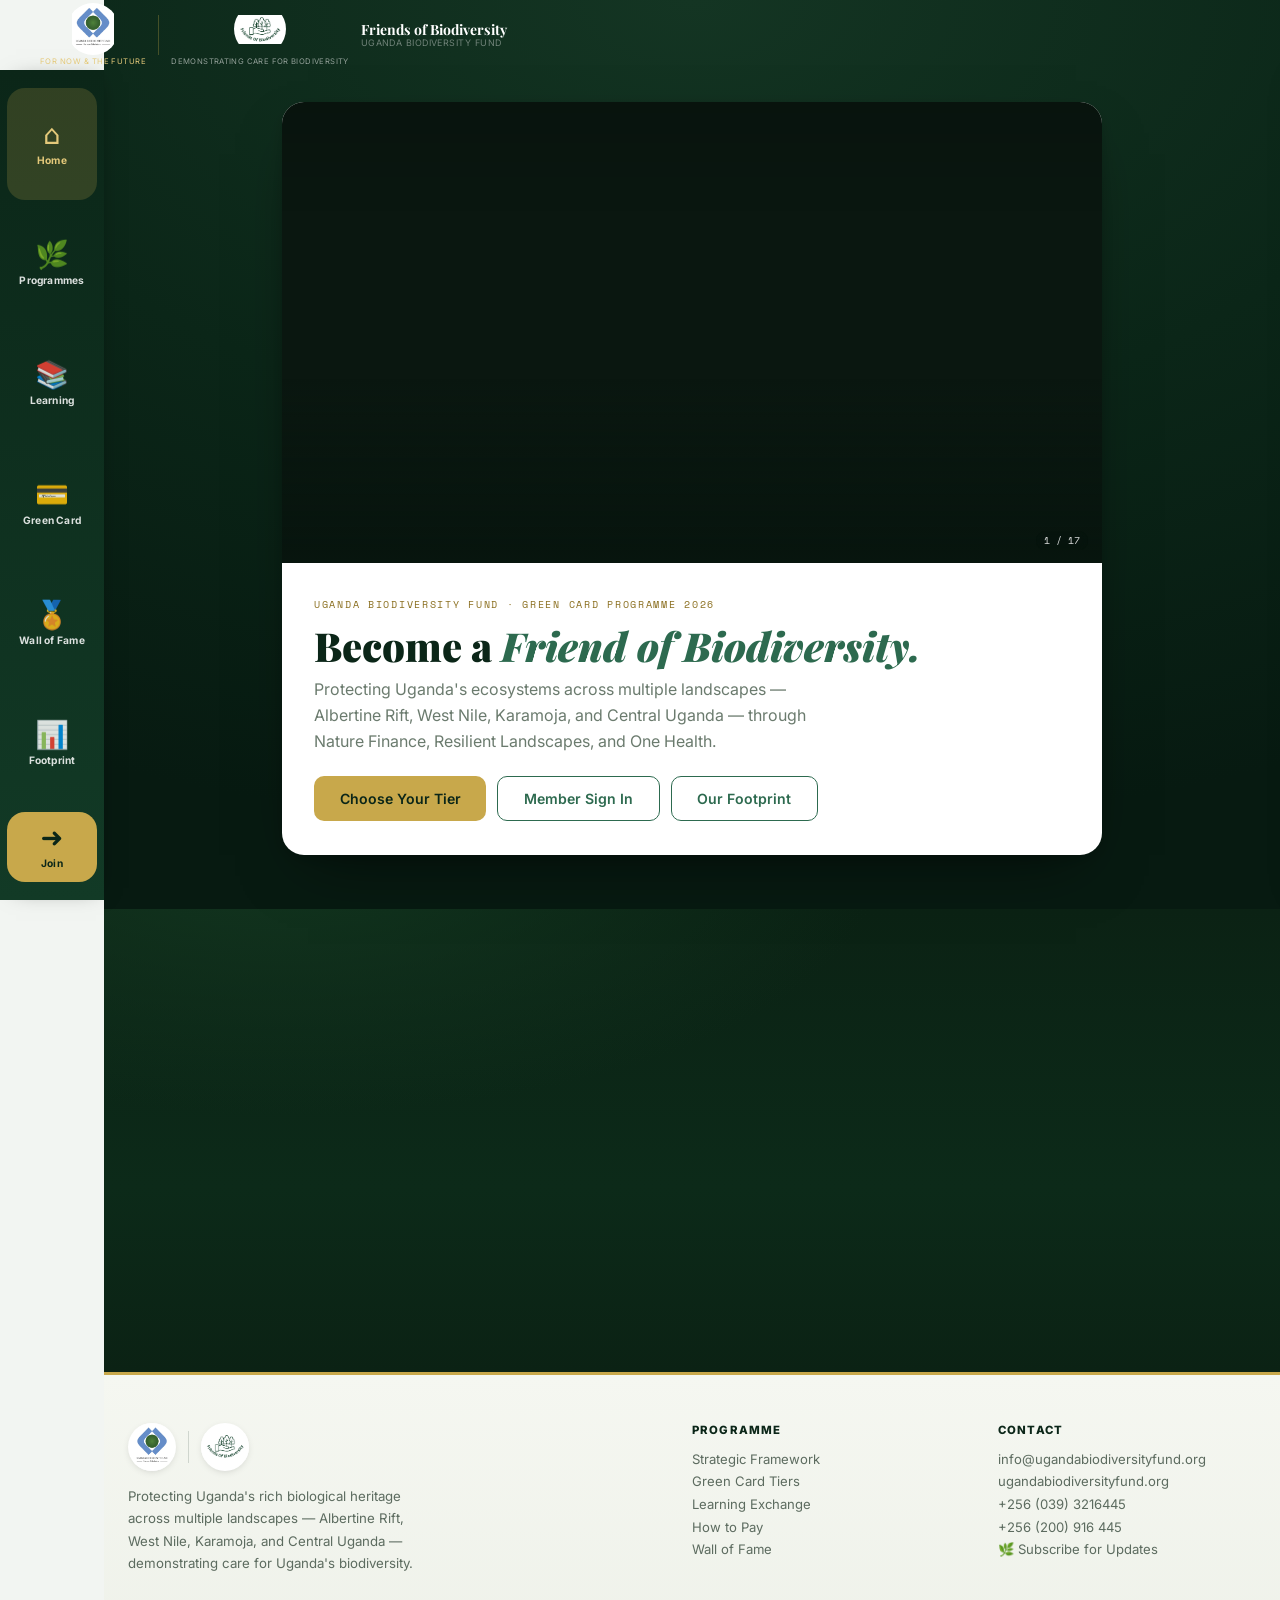
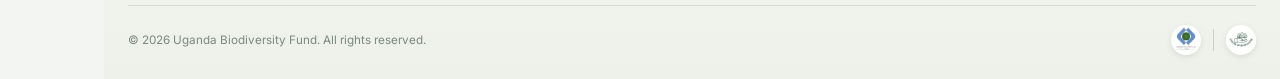
==== commit 4ed8c900: "Add files via upload" ====
--- a/index.html
+++ b/index.html
@@ -180,9 +180,9 @@
       <h1 class="hero-title">Become a <em>Friend of Biodiversity.</em></h1>
       <p class="hero-desc">Protecting Uganda's ecosystems across multiple landscapes — Albertine Rift, West Nile, Karamoja, and Central Uganda — through Nature Finance, Resilient Landscapes, and One Health.</p>
       <div class="hero-acts">
-        <a href="#greencard" class="btn btn-gold">Choose Your Tier</a>
-        <a href="#impact" class="btn btn-ghost">Our Footprint</a>
+        <a href="#" onclick="openShell('greencard','Green Card');return false" class="btn btn-gold">Choose Your Tier</a>
         <a href="#" onclick="openModal('m-login');return false" class="btn btn-ghost">Member Sign In</a>
+        <a href="#" onclick="openShell('footprint','Our Footprint');return false" class="btn btn-ghost">Our Footprint</a>
       </div>
     </div>
   </div>
--- a/styles.css
+++ b/styles.css
@@ -72,7 +72,7 @@
 
 /* HERO — app-style card: the whole photo sits inside a contained, rounded card (never full-screen) */
 .hero{position:relative;display:flex;justify-content:center;padding:clamp(86px,9vw,102px) 1.25rem clamp(2rem,5vw,3.4rem);background:radial-gradient(125% 92% at 50% 0%,#143523 0%,#0B2618 52%,#071a11 100%)}
-.hero-card{width:100%;max-width:680px;background:var(--white);border-radius:22px;overflow:hidden;box-shadow:0 26px 60px -26px rgba(0,0,0,.6),0 4px 14px rgba(0,0,0,.14);opacity:0;animation:fadeUp .7s .1s forwards}
+.hero-card{width:100%;max-width:820px;background:var(--white);border-radius:22px;overflow:hidden;box-shadow:0 26px 60px -26px rgba(0,0,0,.6),0 4px 14px rgba(0,0,0,.14);opacity:0;animation:fadeUp .7s .1s forwards}
 .hero-media{position:relative;width:100%;aspect-ratio:16/9;background:#0a1710;overflow:hidden}
 #slide-track{position:absolute;inset:0}
 .slide{position:absolute;inset:0;background-size:cover;background-position:center center;opacity:0;transition:opacity 1.2s ease-in-out;z-index:0}
@@ -98,27 +98,28 @@
 
 /* ═══ SIDE SHELL — app-style left rail; home shows only hero + gallery, the rest lives behind buttons ═══ */
 .side-shell{display:none}
-body.shell-mode .side-shell{display:flex;flex-direction:column;align-items:center;gap:2px;
-  position:fixed;top:70px;left:0;bottom:0;width:74px;z-index:150;
-  background:linear-gradient(180deg,#0B2618,#123a26);padding:14px 0;overflow-y:auto;
+body.shell-mode .side-shell{display:flex;flex-direction:column;align-items:center;gap:8px;
+  position:fixed;top:70px;left:0;bottom:0;width:104px;z-index:150;
+  background:linear-gradient(180deg,#0B2618,#123a26);padding:18px 0;overflow-y:auto;
   box-shadow:4px 0 22px -12px rgba(0,0,0,.5)}
-.shell-btn{width:62px;display:flex;flex-direction:column;align-items:center;gap:3px;padding:9px 0;border:none;background:none;border-radius:13px;color:rgba(255,255,255,.82);cursor:pointer;transition:background .18s,color .18s}
-.shell-btn .i{font-size:1.15rem;line-height:1}
-.shell-btn .t{font-size:.5rem;font-weight:700;letter-spacing:.02em;text-align:center;line-height:1.12}
+/* Big buttons that spread down the full height to match the hero frame */
+.shell-btn{width:90px;flex:1 1 0;min-height:64px;display:flex;flex-direction:column;align-items:center;justify-content:center;gap:7px;padding:12px 0;border:none;background:none;border-radius:18px;color:rgba(255,255,255,.85);cursor:pointer;transition:background .18s,color .18s}
+.shell-btn .i{font-size:1.7rem;line-height:1}
+.shell-btn .t{font-size:.64rem;font-weight:700;letter-spacing:.02em;text-align:center;line-height:1.15}
 .shell-btn:hover{background:rgba(255,255,255,.08);color:#fff}
 .shell-btn.on{background:rgba(200,168,75,.2);color:var(--gold-lt)}
-.shell-btn.join{background:var(--gold);margin-top:6px}
+.shell-btn.join{flex:0 0 auto;background:var(--gold);margin-top:4px}
 .shell-btn.join,.shell-btn.join .i,.shell-btn.join .t{color:var(--canopy)}
 .shell-btn.join:hover{background:var(--gold-lt)}
 /* main home content shifts right of the rail */
 body.shell-mode #view-main>.hero,
 body.shell-mode #view-main>#protect,
-body.shell-mode #view-main>footer{margin-left:74px}
+body.shell-mode #view-main>footer{margin-left:104px}
 /* hide the secondary sections from the home scroll */
 body.shell-mode #view-main>section.shell-sec{display:none}
 /* the drawer a chosen section slides into */
 #shell-drawer{display:none}
-body.shell-mode #shell-drawer{display:flex;flex-direction:column;position:fixed;top:70px;left:74px;right:0;bottom:0;z-index:140;
+body.shell-mode #shell-drawer{display:flex;flex-direction:column;position:fixed;top:70px;left:104px;right:0;bottom:0;z-index:140;
   background:var(--mist);transform:translateX(102%);transition:transform .3s cubic-bezier(.4,0,.2,1);
   box-shadow:-10px 0 34px -14px rgba(0,0,0,.35)}
 body.shell-mode #shell-drawer.open{transform:none}
@@ -134,14 +135,14 @@
 /* logged-out visitors navigate via the side shell — hide the redundant top nav & hamburger (admins keep theirs) */
 body.guest #hdr nav,body.guest #hdr .ham{display:none!important}
 @media(max-width:640px){
-  body.shell-mode .side-shell{width:58px}
-  .shell-btn{width:50px}
-  .shell-btn .i{font-size:1.05rem}
+  body.shell-mode .side-shell{width:60px;gap:3px;padding:12px 0}
+  .shell-btn{width:52px;flex:0 0 auto;min-height:0;gap:3px;padding:9px 0;border-radius:12px}
+  .shell-btn .i{font-size:1.1rem}
   .shell-btn .t{font-size:.44rem}
   body.shell-mode #view-main>.hero,
   body.shell-mode #view-main>#protect,
-  body.shell-mode #view-main>footer{margin-left:58px}
-  body.shell-mode #shell-drawer{left:58px}
+  body.shell-mode #view-main>footer{margin-left:60px}
+  body.shell-mode #shell-drawer{left:60px}
 }
 
 /* IMPACT */
@@ -435,6 +436,11 @@
 body.app-mode.tab-home #learn .sec-body,
 body.app-mode.tab-home #content-grid{display:none!important}
 body.app-mode.tab-home #community-feed-wrap{margin-top:0}
+/* Keep the member Home feed centred (was drifting to the left when coming from the profile) */
+body.app-mode.tab-home #learn{padding-left:1rem;padding-right:1rem}
+body.app-mode.tab-home #learn .inner{max-width:720px;margin:0 auto}
+body.app-mode.tab-home #community-feed-wrap,
+body.app-mode.tab-home #learn .feed-inner{max-width:680px;margin-left:auto;margin-right:auto}
 body.app-mode.tab-learn #community-feed-wrap{display:none!important}
 body.app-mode .reveal{opacity:1!important;transform:none!important}
 body.app-mode{padding-top:58px;background:#eef1ec}
@@ -1323,17 +1329,21 @@
 video.ad-img{width:100%;max-height:220px;object-fit:cover;display:block;background:#000}
 /* Side rail — floats beside the content on large screens; hidden on phones/tablets */
 #ad-rail{display:none}
-@media(min-width:1300px){
-  #ad-rail{display:block;position:fixed;top:96px;right:24px;width:210px;z-index:60;max-height:calc(100vh - 130px);overflow-y:auto}
+@media(min-width:1200px){
+  #ad-rail{display:block;position:fixed;top:92px;right:22px;width:290px;z-index:60;max-height:calc(100vh - 120px);overflow-y:auto}
+  /* keep the hero centered in the space between the shell and the ad rail */
+  body.shell-mode.has-adrail:not(.shell-open) .hero{padding-right:312px}
 }
+/* a panel is open, or admin console — never show the rail there */
+body.shell-open #ad-rail{display:none!important}
 .ad-rail-head{font-size:.6rem;letter-spacing:.14em;text-transform:uppercase;color:var(--muted);font-weight:800;margin-bottom:.5rem;padding-left:.2rem}
 .ad-rail-card{position:relative;background:linear-gradient(160deg,#0c2a19,#174530);border-radius:12px;overflow:hidden;margin-bottom:12px;color:#fff;border:1px solid rgba(200,168,75,.3)}
-.ad-rail-media{width:100%;max-height:150px;object-fit:cover;display:block;background:#000}
-.ad-rail-card .ad-tag{font-size:.5rem;padding:.15rem .4rem}
-.ad-rail-body{padding:10px 12px}
-.ad-rail-body b{font-family:var(--ff-d);font-size:.9rem;display:block;margin-bottom:.2rem;line-height:1.25}
-.ad-rail-body p{margin:0 0 .5rem;font-size:.74rem;color:rgba(255,255,255,.78);line-height:1.45}
-.ad-rail-body .ad-cta{font-size:.72rem;padding:.35rem .7rem}
+.ad-rail-media{width:100%;max-height:200px;object-fit:cover;display:block;background:#000}
+.ad-rail-card .ad-tag{font-size:.54rem;padding:.16rem .45rem}
+.ad-rail-body{padding:13px 15px}
+.ad-rail-body b{font-family:var(--ff-d);font-size:1.02rem;display:block;margin-bottom:.25rem;line-height:1.25}
+.ad-rail-body p{margin:0 0 .6rem;font-size:.8rem;color:rgba(255,255,255,.8);line-height:1.5}
+.ad-rail-body .ad-cta{font-size:.78rem;padding:.42rem .8rem}
 /* Banner — wide creative below the content */
 .ad-banner-strip{margin:0 0 14px}
 .ad-banner-card{display:flex;align-items:stretch;gap:0;background:linear-gradient(120deg,#0c2a19,#174530);border:1px solid rgba(200,168,75,.35);border-radius:14px;overflow:hidden;margin-bottom:10px;color:#fff}
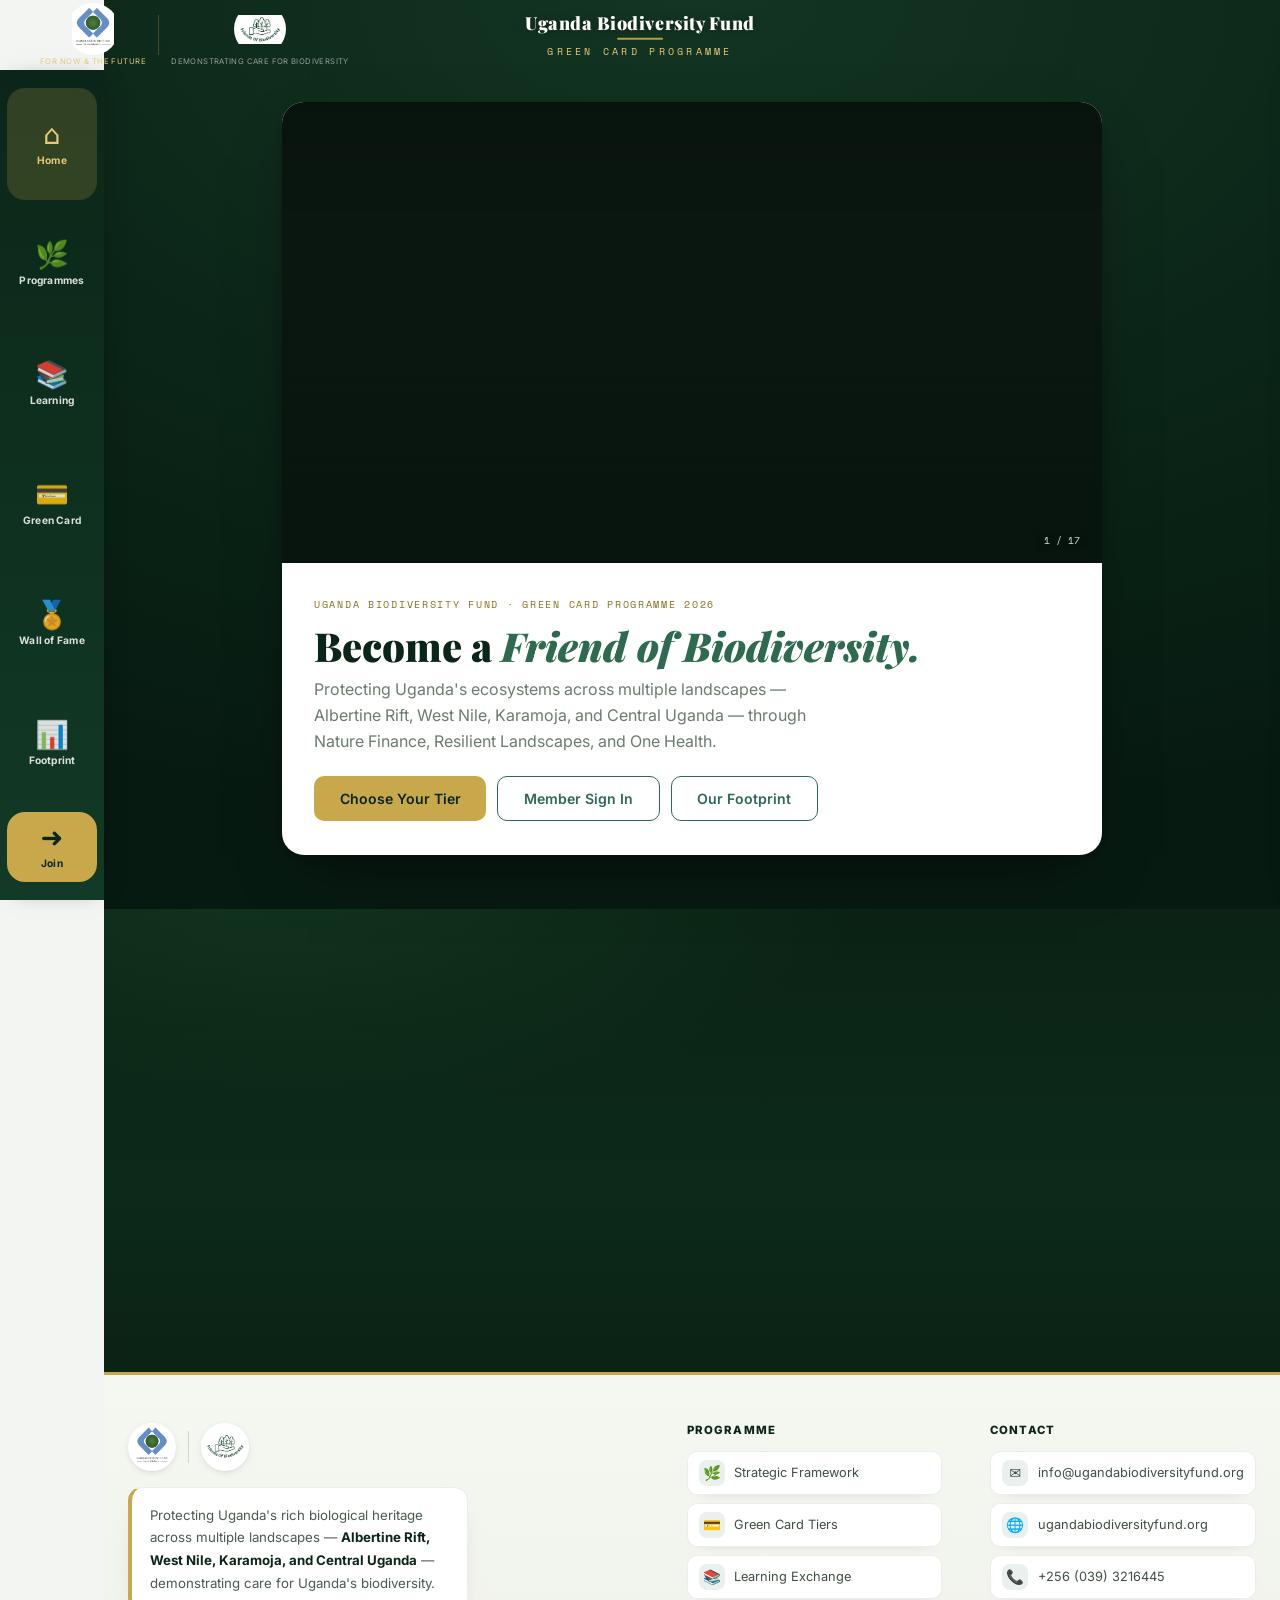
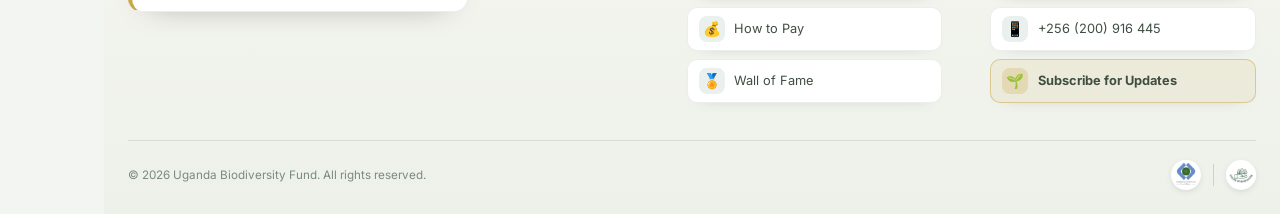
==== commit ee830398: "Add files via upload" ====
--- a/index.html
+++ b/index.html
@@ -106,10 +106,11 @@
       <img src="fob-logo.png" alt="Friends of Biodiversity logo" title="Friends of Biodiversity — Demonstrating care for Uganda's biodiversity"/>
       <span class="logo-fob-sub">Demonstrating care for biodiversity</span>
     </div>
-    <div class="brand-name">
-      <span class="b1">Friends of Biodiversity</span>
-      <span class="b2">Uganda Biodiversity Fund</span>
-    </div>
+  </div>
+  <div class="nav-title">
+    <span class="nt-main">Uganda Biodiversity Fund</span>
+    <span class="nt-rule"></span>
+    <span class="nt-sub">Green Card Programme</span>
   </div>
   <nav>
     <ul>
@@ -425,13 +426,22 @@
   </div>
 </section>
 
-<!-- ANNOUNCEMENTS (public) -->
+<!-- FOOTPRINT CTA + LANDSCAPE MEDIA (replaces the announcements list) -->
 <section id="announce-strip" class="shell-sec" data-panel="footprint">
   <div class="inner">
-    <p class="eyebrow" style="color:var(--gold-lt)">Latest Updates</p>
-    <h2 class="sec-title" style="color:var(--white)">Announcements</h2>
-    <div class="announce-list-pub" id="announce-pub-list">
-      <p style="color:rgba(255,255,255,.4);font-size:.88rem">No announcements yet.</p>
+    <div class="fp-cta-row">
+      <div class="fp-cta reveal">
+        <p class="fp-k">You've seen the footprint</p>
+        <h2 class="fp-title">Now stand with these landscapes.</h2>
+        <p class="fp-body">Your Green Card funds the rangers, corridors and communities protecting Uganda's ecosystems — for now and the future.</p>
+        <div class="fp-acts">
+          <a href="#" class="btn btn-gold" onclick="openShell('greencard','Green Card');return false">💳 Join the Green Card</a>
+          <a href="#" class="btn btn-outline" onclick="openShell('greencard','Green Card');return false">❤ Donate</a>
+        </div>
+      </div>
+      <div class="fp-media reveal" id="footprint-media">
+        <div class="fp-media-fallback"><img src="footprint-globe.jpg" alt="Uganda's landscapes"/><div class="fp-media-cap">Uganda's landscapes — Albertine Rift to Karamoja</div></div>
+      </div>
     </div>
   </div>
 </section>
@@ -563,23 +573,25 @@
           <div class="footer-logo-divider"></div>
           <img src="fob-logo.png" alt="Friends of Biodiversity"/>
         </div>
-        <p>Protecting Uganda's rich biological heritage across multiple landscapes — Albertine Rift, West Nile, Karamoja, and Central Uganda — demonstrating care for Uganda's biodiversity.</p>
+        <div class="footer-mission-card">
+          <p>Protecting Uganda's rich biological heritage across multiple landscapes — <strong>Albertine Rift, West Nile, Karamoja, and Central Uganda</strong> — demonstrating care for Uganda's biodiversity.</p>
+        </div>
       </div>
       <div class="footer-col">
         <h5>Programme</h5>
-        <a href="#" onclick="openShell('programmes','Programmes');return false">Strategic Framework</a>
-        <a href="#" onclick="openShell('greencard','Green Card');return false">Green Card Tiers</a>
-        <a href="#" onclick="openShell('learning','Learning Exchange');return false">Learning Exchange</a>
-        <a href="#" onclick="openShell('greencard','Green Card');return false">How to Pay</a>
-        <a href="#" onclick="openShell('wallfame','Wall of Fame');return false">Wall of Fame</a>
+        <a class="foot-btn" href="#" onclick="openShell('programmes','Programmes');return false"><span class="fi">🌿</span>Strategic Framework</a>
+        <a class="foot-btn" href="#" onclick="openShell('greencard','Green Card');return false"><span class="fi">💳</span>Green Card Tiers</a>
+        <a class="foot-btn" href="#" onclick="openShell('learning','Learning Exchange');return false"><span class="fi">📚</span>Learning Exchange</a>
+        <a class="foot-btn" href="#" onclick="openShell('greencard','Green Card');return false"><span class="fi">💰</span>How to Pay</a>
+        <a class="foot-btn" href="#" onclick="openShell('wallfame','Wall of Fame');return false"><span class="fi">🏅</span>Wall of Fame</a>
       </div>
       <div class="footer-col">
         <h5>Contact</h5>
-        <a href="mailto:info@ugandabiodiversityfund.org">info@ugandabiodiversityfund.org</a>
-        <a href="https://www.ugandabiodiversityfund.org" target="_blank" rel="noopener">ugandabiodiversityfund.org</a>
-        <a href="tel:+256393216445">+256 (039) 3216445</a>
-        <a href="tel:+256200916445">+256 (200) 916 445</a>
-        <a href="#" onclick="openSubscribePopup();return false">🌿 Subscribe for Updates</a>
+        <a class="foot-btn" href="mailto:info@ugandabiodiversityfund.org"><span class="fi">✉</span>info@ugandabiodiversityfund.org</a>
+        <a class="foot-btn" href="https://www.ugandabiodiversityfund.org" target="_blank" rel="noopener"><span class="fi">🌐</span>ugandabiodiversityfund.org</a>
+        <a class="foot-btn" href="tel:+256393216445"><span class="fi">📞</span>+256 (039) 3216445</a>
+        <a class="foot-btn" href="tel:+256200916445"><span class="fi">📱</span>+256 (200) 916 445</a>
+        <a class="foot-btn foot-btn-gold" href="#" onclick="openSubscribePopup();return false"><span class="fi">🌱</span>Subscribe for Updates</a>
       </div>
     </div>
     <div class="footer-btm">
@@ -663,6 +675,7 @@
         <button class="adm-group-btn" onclick="toggleAdmGroup(this)"><span>Engagement</span><span class="chev">▾</span></button>
         <div class="adm-group-items">
           <button class="adm-nav-item" data-ap="ap-email" onclick="showAdminPanel(this)">✉ Email Campaigns</button>
+          <button class="adm-nav-item" data-ap="ap-subscribers" onclick="showAdminPanel(this)">🌱 Subscribers <span id="subs-nav-badge" class="subs-badge" style="display:none">0</span></button>
         </div>
       </div>
     </nav>
@@ -807,7 +820,7 @@
       <label class="pd-drop pd-drop-wide" style="margin-bottom:.6rem"><input type="file" id="ad-media" accept="image/*,video/*" onchange="pdPreview(this,'ad-thumb')" hidden/><span class="pd-thumb" id="ad-thumb">🖼</span><b>Upload an image or short video</b><span class="pd-hint">The creative that runs in your chosen slot. Video autoplays muted, like social platforms.</span></label>
       <div class="pd-row2">
         <div class="fg"><label>…or image filename/URL from repo (optional)</label><input id="ad-img" placeholder="e.g. campaign1.jpg"/></div>
-        <div class="fg"><label>Where it runs</label><select id="ad-placement"><option value="feed">📰 In the community feed</option><option value="rail">📐 Side rail (beside screen, desktop)</option><option value="banner">🪧 Banner (below the content)</option><option value="popup">🎬 Timed pop-up (slides up, attention-grabbing)</option><option value="all">🌐 Everywhere</option></select></div>
+        <div class="fg"><label>Where it runs</label><select id="ad-placement"><option value="feed">📰 In the community feed</option><option value="rail">📐 Side rail (beside screen, desktop)</option><option value="banner">🪧 Banner (below the content)</option><option value="popup">🎬 Timed pop-up (slides up, attention-grabbing)</option><option value="footprint">🌍 Our Footprint media (landscape video/image)</option><option value="all">🌐 Everywhere</option></select></div>
       </div>
       <div class="fg"><label>Link (where the button goes)</label><input id="ad-link" placeholder="e.g. https://… or #payment"/></div>
       <div class="pd-row2">
@@ -963,6 +976,17 @@
       <div class="fg"><label>Confirm new password</label><div class="pw-field"><input id="pw-confirm" type="password" placeholder="Re-type new password"/><button type="button" class="pw-eye" onclick="togglePw('pw-confirm',this)" title="Show password">👁</button></div></div>
       <div style="display:flex;gap:.6rem;flex-wrap:wrap;align-items:center"><button class="btn btn-gold" id="pw-save" onclick="changeAdminPassword()">Update password</button><button type="button" class="btn btn-ghost btn-sm" onclick="revealMyPassword('pw-current-view',this)">👁 Show my current password</button></div>
       <div id="pw-current-view" style="font-size:.82rem;color:var(--muted);margin-top:.6rem;font-family:var(--ff-m)"></div>
+    </div>
+  </div>
+
+  <div id="ap-subscribers" class="adm-panel">
+    <div class="adm-sec"><span>Subscribers — newsletter &amp; institution sign-ups</span></div>
+    <div class="adm-card">
+      <div style="display:flex;align-items:center;justify-content:space-between;flex-wrap:wrap;gap:.6rem;margin-bottom:1rem">
+        <h4 style="margin:0">🌱 Sign-ups <span id="subs-count" style="color:var(--muted);font-weight:600">(0)</span></h4>
+        <button class="btn btn-ghost btn-sm" onclick="exportSubscribers()">⬇ Export CSV</button>
+      </div>
+      <div id="subscribers-list"><p style="font-size:.85rem;color:var(--muted)">Loading…</p></div>
     </div>
   </div>
 
@@ -1337,8 +1361,10 @@
     <button class="ep-x" onclick="dismissEP()">✕</button>
   </div>
   <div class="ep-body">
-    <input type="email" id="ep-email" placeholder="your@email.com"/>
-    <button class="btn btn-gold btn-sm" onclick="subscribeEP()">Subscribe</button>
+    <input type="email" id="ep-email" placeholder="✉  your@email.com"/>
+    <input type="text" id="ep-name" placeholder="👤  Your name"/>
+    <input type="text" id="ep-institution" placeholder="🏢  Institution (optional)"/>
+    <button class="btn btn-gold btn-sm btn-full" onclick="subscribeEP()">🌿 Subscribe</button>
   </div>
 </div>
 
--- a/styles.css
+++ b/styles.css
@@ -41,7 +41,21 @@
 /* HEADER */
 #hdr{position:fixed;top:0;left:0;right:0;z-index:200;padding:0 1.5rem;transition:background var(--tr),box-shadow var(--tr)}
 #hdr.scrolled{background:rgba(11,38,24,.97);backdrop-filter:blur(8px);box-shadow:0 2px 20px rgba(0,0,0,.35)}
-.nav-inner{max-width:1200px;margin:0 auto;display:flex;align-items:center;justify-content:space-between;height:70px;gap:1rem}
+.nav-inner{max-width:1200px;margin:0 auto;display:flex;align-items:center;justify-content:space-between;height:70px;gap:1rem;position:relative}
+/* Centered brand title — Uganda Biodiversity Fund · Green Card Programme */
+.nav-title{position:absolute;left:50%;top:50%;transform:translate(-50%,-50%);display:flex;flex-direction:column;align-items:center;text-align:center;pointer-events:none;z-index:1}
+.nav-title .nt-main{font-family:var(--ff-d);font-weight:900;font-size:1.12rem;letter-spacing:.03em;color:var(--white);line-height:1.1;white-space:nowrap;text-shadow:0 1px 8px rgba(0,0,0,.35)}
+.nav-title .nt-rule{width:46px;height:2px;background:var(--gold);border-radius:2px;margin:5px 0 4px;opacity:.9}
+.nav-title .nt-sub{font-family:var(--ff-m);font-size:.6rem;letter-spacing:.34em;text-transform:uppercase;color:var(--gold-lt);white-space:nowrap}
+@media(max-width:820px){
+  .nav-title .nt-main{font-size:.9rem}
+  .nav-title .nt-rule{width:34px;margin:3px 0 3px}
+  .nav-title .nt-sub{font-size:.5rem;letter-spacing:.24em}
+}
+@media(max-width:560px){
+  .nav-title .nt-main{font-size:.74rem}
+  .nav-title .nt-sub{font-size:.42rem;letter-spacing:.18em}
+}
 
 .brand-strip{display:flex;align-items:center;gap:.75rem;flex-shrink:0}
 .logo-ubf-wrap,.logo-fob-wrap{display:flex;flex-direction:column;align-items:center;gap:2px}
@@ -158,6 +172,20 @@
 .stat-cell-sm .stat-n{font-size:clamp(1rem,1.8vw,1.4rem)}
 .stat-l{font-size:.72rem;color:rgba(255,255,255,.5);margin-top:.3rem;line-height:1.4;display:block}
 
+/* FOOTPRINT — CTA + landscape media on the right (replaces announcements) */
+#announce-strip{background:var(--canopy-mid)}
+.fp-cta-row{display:grid;grid-template-columns:1fr 1fr;gap:2.2rem;align-items:center}
+.fp-cta .fp-k{font-family:var(--ff-m);font-size:.66rem;letter-spacing:.16em;text-transform:uppercase;color:var(--gold-lt);margin-bottom:.5rem}
+.fp-cta .fp-title{font-family:var(--ff-d);font-size:clamp(1.5rem,3vw,2.1rem);font-weight:900;color:var(--white);line-height:1.14;margin-bottom:.7rem}
+.fp-cta .fp-body{font-size:.92rem;color:rgba(255,255,255,.75);line-height:1.65;margin-bottom:1.3rem;max-width:44ch}
+.fp-acts{display:flex;gap:.7rem;flex-wrap:wrap}
+.fp-media{position:relative;border-radius:18px;overflow:hidden;aspect-ratio:16/9;background:#0a1710;box-shadow:0 22px 50px -24px rgba(0,0,0,.6)}
+.fp-media video,.fp-media img,.fp-media .fp-media-fallback img{width:100%;height:100%;object-fit:cover;display:block}
+.fp-media-fallback{position:absolute;inset:0}
+.fp-media-cap{position:absolute;left:0;right:0;bottom:0;padding:1rem 1rem .85rem;background:linear-gradient(transparent,rgba(6,20,13,.82));color:#fff;font-size:.82rem;font-weight:700;z-index:2}
+.fp-media .ad-tag{position:absolute;top:.6rem;left:.6rem;z-index:3}
+@media(max-width:820px){.fp-cta-row{grid-template-columns:1fr;gap:1.4rem}}
+
 /* THEMES/PROGRAMMES */
 #themes{background:var(--mist)}
 .theme-tabs{display:flex;gap:.5rem;flex-wrap:wrap;margin:2rem 0 1.25rem}
@@ -165,7 +193,14 @@
 .ttab.active,.ttab:hover{background:var(--canopy);color:var(--white);border-color:var(--canopy)}
 .theme-panel{display:none}.theme-panel.active{display:block}
 .prog-grid{display:grid;grid-template-columns:repeat(auto-fill,minmax(300px,1fr));gap:1px;margin-top:1.5rem;background:var(--border)}
-.prog-card{background:var(--white);padding:1.75rem;transition:background .2s}
+.prog-card{background:var(--white);padding:1.75rem;transition:background .2s;display:flex;flex-direction:column}
+.theme-lead{font-size:.9rem;color:var(--muted);line-height:1.72;margin-bottom:1.2rem;max-width:680px}
+.theme-lead strong{color:var(--canopy)}
+.prog-cta-row{margin-top:auto;padding-top:1.1rem}
+.prog-cta{display:inline-flex;align-items:center;gap:.4rem;background:rgba(45,106,79,.1);color:var(--canopy);border:1px solid rgba(45,106,79,.22);border-radius:9px;padding:.55rem .9rem;font-size:.8rem;font-weight:700;cursor:pointer;transition:background .18s,transform .18s}
+.prog-cta:hover{background:var(--canopy);color:#fff;transform:translateY(-1px)}
+.theme-quote{margin-top:1.5rem;background:rgba(200,168,75,.1);border-left:4px solid var(--gold);border-radius:12px;padding:1.1rem 1.3rem;font-family:var(--ff-d);font-style:italic;font-size:1.02rem;color:var(--canopy);line-height:1.5}
+.theme-quote span{display:block;font-family:var(--ff-b);font-style:normal;font-size:.76rem;color:var(--muted);margin-top:.5rem;font-weight:600}
 .prog-card:hover{background:rgba(45,106,79,.03)}
 .prog-icon{display:none}
 .prog-title{font-family:var(--ff-d);font-size:1rem;font-weight:700;color:var(--canopy);margin-bottom:.5rem;line-height:1.3}
@@ -1064,9 +1099,21 @@
 .ep-hdr h4{font-family:var(--ff-d);font-size:.98rem;color:var(--canopy)}
 .ep-hdr p{font-size:.76rem;color:var(--muted);margin-top:.18rem}
 .ep-x{position:absolute;top:.72rem;right:.88rem;background:none;border:none;font-size:1.1rem;cursor:pointer;color:var(--muted)}
-.ep-body{padding:.2rem 1.2rem 1.2rem;display:flex;gap:.45rem}
-.ep-body input{flex:1;padding:.58rem .78rem;font-size:.8rem;background:var(--mist);border:1.5px solid var(--border);border-radius:var(--r-sm);color:var(--text)}
-.ep-body button{padding:.58rem .95rem;font-size:.8rem}
+.ep-body{padding:.2rem 1.2rem 1.2rem;display:flex;flex-direction:column;gap:.5rem}
+.ep-body input{width:100%;padding:.6rem .8rem;font-size:.82rem;background:var(--mist);border:1.5px solid var(--border);border-radius:var(--r-sm);color:var(--text)}
+.ep-body input:focus{outline:none;border-color:var(--canopy-lt)}
+.ep-body button{padding:.62rem .95rem;font-size:.82rem;margin-top:.15rem}
+/* Admin subscribers list */
+.subs-badge{display:inline-grid;place-items:center;min-width:17px;height:17px;padding:0 4px;border-radius:99px;background:var(--rust);color:#fff;font-size:.6rem;font-weight:800;margin-left:.3rem}
+.subs-table{display:flex;flex-direction:column;border:1px solid var(--border);border-radius:12px;overflow:hidden}
+.subs-row{display:flex;align-items:center;gap:.8rem;padding:.7rem .85rem;border-bottom:1px solid var(--border);flex-wrap:wrap}
+.subs-row:last-child{border-bottom:none}
+.subs-main{flex:1;min-width:160px;display:flex;flex-direction:column;line-height:1.3}
+.subs-main b{font-size:.84rem;color:var(--canopy)}
+.subs-name{font-size:.72rem;color:var(--muted)}
+.subs-inst{font-size:.72rem;font-weight:700;color:var(--canopy-lt);background:rgba(45,106,79,.1);border-radius:99px;padding:.2rem .6rem}
+.subs-inst.subs-ind{color:var(--muted);background:var(--mist);font-weight:600}
+.subs-date{font-size:.72rem;color:var(--muted);font-family:var(--ff-m);white-space:nowrap}
 
 /* FOOTER */
 /* Footer — light, cohesive (green/gold as accents, not a heavy fill) */
@@ -1080,6 +1127,17 @@
 .footer-col h5{font-size:.71rem;letter-spacing:.1em;text-transform:uppercase;color:var(--canopy);font-weight:800;margin-bottom:.88rem}
 .footer-col a{display:block;font-size:.82rem;color:#5c6b5f;margin-bottom:.42rem;transition:color var(--tr),padding var(--tr);text-decoration:none;position:relative}
 .footer-col a:hover{color:var(--canopy)}
+/* Mission sentence in a designed card, in place beneath the logos */
+.footer-mission-card{margin-top:1rem;background:var(--white);border:1px solid var(--border);border-left:4px solid var(--gold);border-radius:14px;padding:1rem 1.15rem;box-shadow:0 12px 32px -22px rgba(0,0,0,.4);max-width:340px}
+.footer-mission-card p{margin:0!important;font-size:.83rem;color:#4b5a4e;line-height:1.72;max-width:none!important}
+.footer-mission-card strong{color:var(--canopy);font-weight:700}
+/* Icon buttons for every Programme & Contact point */
+.footer-col a.foot-btn{display:flex;align-items:center;gap:.6rem;background:var(--white);border:1px solid var(--border);border-radius:10px;padding:.5rem .7rem;margin-bottom:.5rem;font-size:.8rem;color:#3f4e42;box-shadow:0 6px 18px -16px rgba(0,0,0,.4);transition:transform .18s,border-color .18s,color .18s}
+.footer-col a.foot-btn:hover{color:var(--canopy);border-color:rgba(200,168,75,.55);transform:translateX(3px);padding-left:.7rem}
+.footer-col a.foot-btn::before{display:none!important}
+.foot-btn .fi{width:26px;height:26px;flex-shrink:0;border-radius:8px;background:rgba(45,106,79,.1);display:grid;place-items:center;font-size:.9rem}
+.foot-btn-gold{border-color:rgba(200,168,75,.5)!important;background:rgba(200,168,75,.1)!important;font-weight:700}
+.foot-btn-gold .fi{background:rgba(200,168,75,.28)}
 .footer-btm{padding-top:1.2rem;display:flex;justify-content:space-between;align-items:center;flex-wrap:wrap;gap:.72rem}
 .footer-btm p{font-size:.73rem;color:#7a8a7d}
 
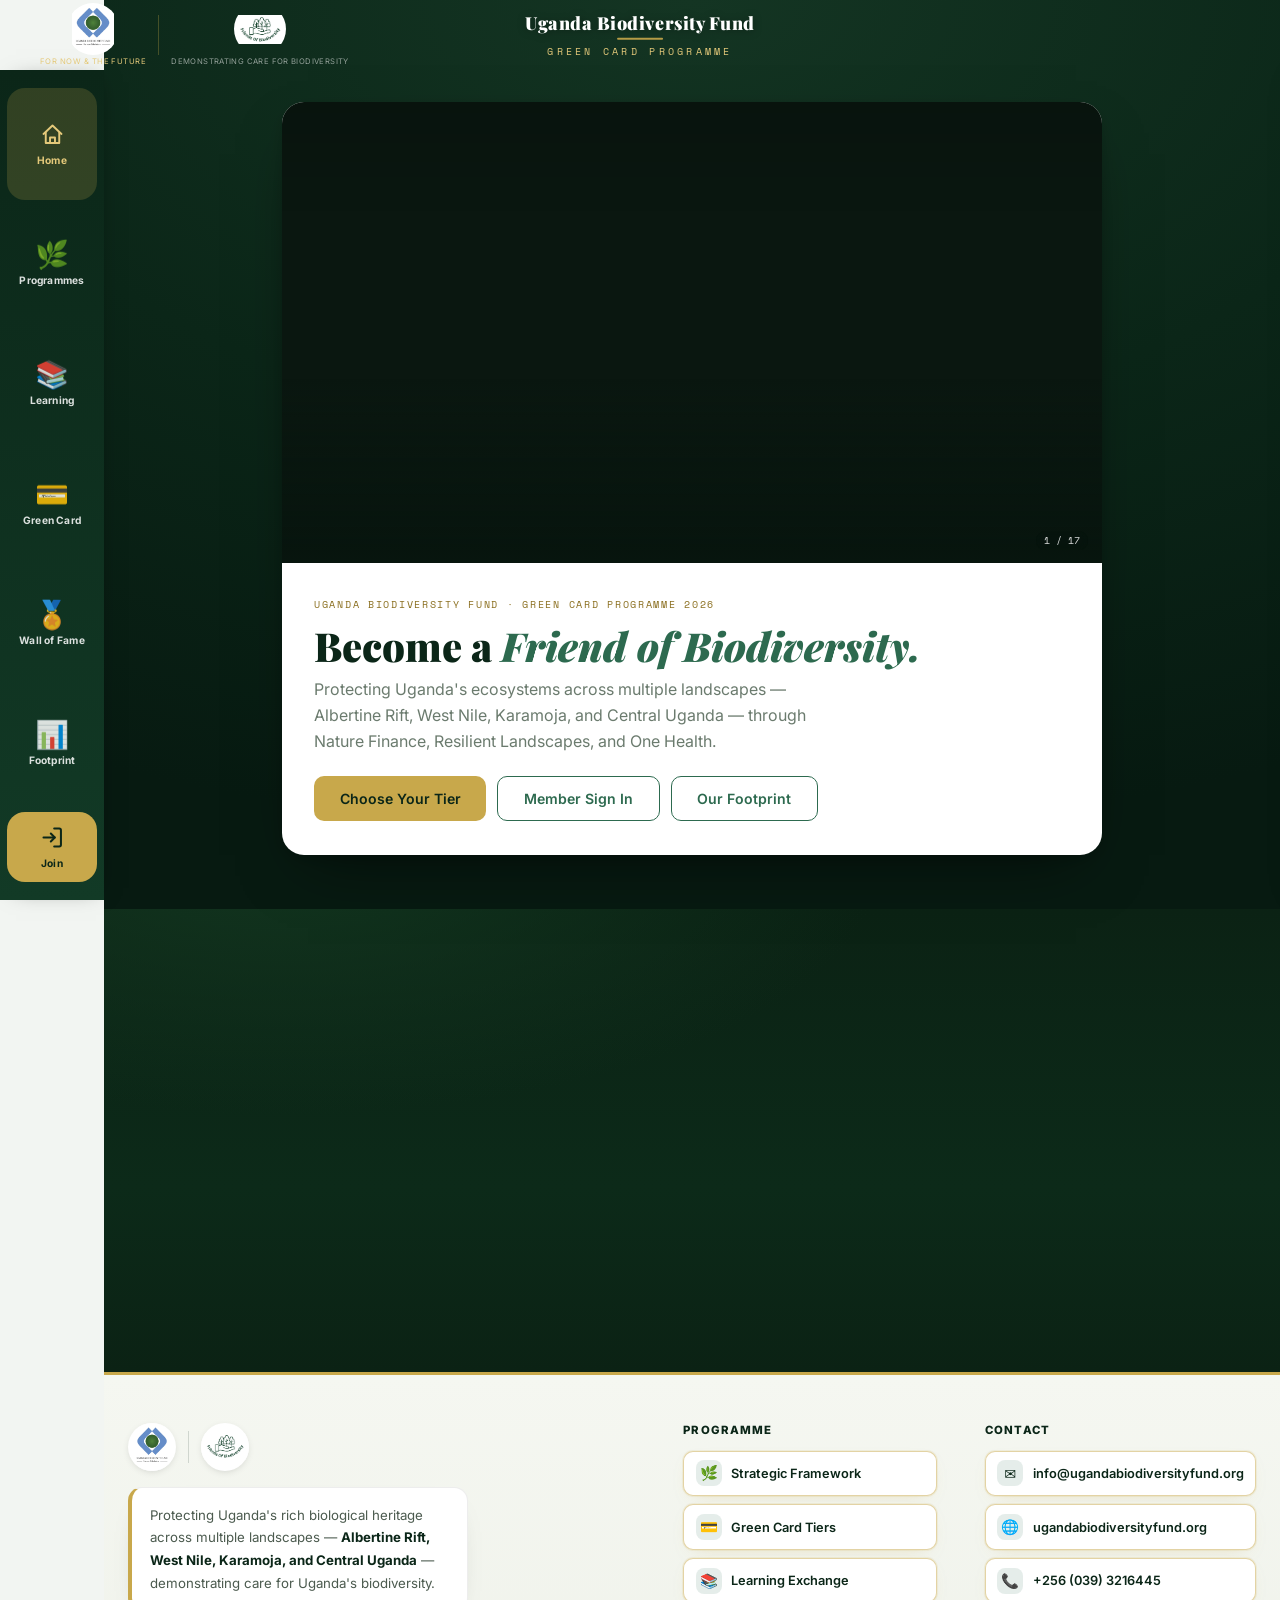
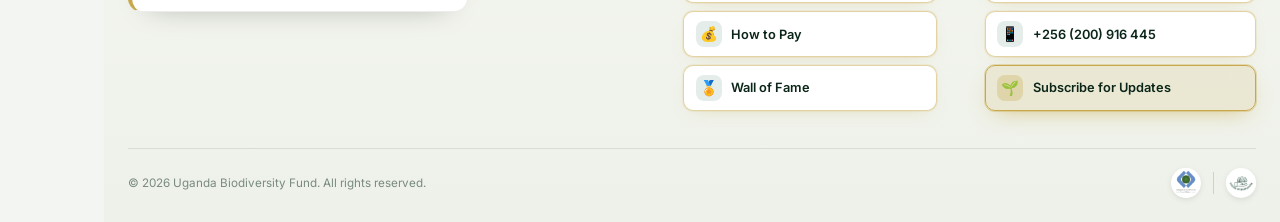
==== commit 3c1c6da2: "Add files via upload" ====
--- a/index.html
+++ b/index.html
@@ -148,13 +148,13 @@
 
 <!-- SIDE SHELL — app-style left rail; home shows only the hero + gallery, the rest lives behind these buttons -->
 <nav class="side-shell" id="side-shell" aria-label="Sections">
-  <button class="shell-btn on" data-shell="home" onclick="shellHome();return false"><span class="i">⌂</span><span class="t">Home</span></button>
+  <button class="shell-btn on" data-shell="home" onclick="shellHome();return false"><span class="i"><svg viewBox="0 0 24 24" fill="none" stroke="currentColor" stroke-width="1.7" stroke-linecap="round" stroke-linejoin="round"><path d="M4 11.5 12 4l8 7.5"/><path d="M6 10.2V19.5h12V10.2"/><path d="M9.8 19.5v-4.8h4.4v4.8"/></svg></span><span class="t">Home</span></button>
   <button class="shell-btn" data-panel="programmes" onclick="openShell('programmes','Programmes');return false"><span class="i">🌿</span><span class="t">Programmes</span></button>
   <button class="shell-btn" data-panel="learning" onclick="openShell('learning','Learning Exchange');return false"><span class="i">📚</span><span class="t">Learning</span></button>
   <button class="shell-btn" data-panel="greencard" onclick="openShell('greencard','Green Card');return false"><span class="i">💳</span><span class="t">Green Card</span></button>
   <button class="shell-btn" data-panel="wallfame" onclick="openShell('wallfame','Wall of Fame');return false"><span class="i">🏅</span><span class="t">Wall of Fame</span></button>
   <button class="shell-btn" data-panel="footprint" onclick="openShell('footprint','Our Footprint');return false"><span class="i">📊</span><span class="t">Footprint</span></button>
-  <button class="shell-btn join" onclick="openModal('m-login');return false"><span class="i">➜</span><span class="t">Join</span></button>
+  <button class="shell-btn join" onclick="openModal('m-login');return false"><span class="i"><svg viewBox="0 0 24 24" fill="none" stroke="currentColor" stroke-width="1.8" stroke-linecap="round" stroke-linejoin="round"><path d="M13.5 4H18a1.5 1.5 0 0 1 1.5 1.5v13A1.5 1.5 0 0 1 18 20h-4.5"/><path d="M4 12h10"/><path d="M10.5 8.5 14 12l-3.5 3.5"/></svg></span><span class="t">Join</span></button>
 </nav>
 
 <!-- SIDE-SHELL DRAWER — a chosen section slides in here over the page -->
@@ -431,12 +431,12 @@
   <div class="inner">
     <div class="fp-cta-row">
       <div class="fp-cta reveal">
-        <p class="fp-k">You've seen the footprint</p>
-        <h2 class="fp-title">Now stand with these landscapes.</h2>
-        <p class="fp-body">Your Green Card funds the rangers, corridors and communities protecting Uganda's ecosystems — for now and the future.</p>
+        <p class="fp-k">You're welcome here</p>
+        <h2 class="fp-title">Come protect this, with us.</h2>
+        <p class="fp-body">Whether you join as a member or simply give what you can today, you become part of Uganda's story of hope. Every gift — big or small — reaches a ranger, a forest, a family. Thank you for caring.</p>
         <div class="fp-acts">
-          <a href="#" class="btn btn-gold" onclick="openShell('greencard','Green Card');return false">💳 Join the Green Card</a>
-          <a href="#" class="btn btn-outline" onclick="openShell('greencard','Green Card');return false">❤ Donate</a>
+          <a href="#" class="btn btn-gold" onclick="openShell('greencard','Green Card');return false">💚 Join the Green Card</a>
+          <a href="#" class="btn btn-outline" onclick="openDonateGallery();return false">❤ Donate — no membership needed</a>
         </div>
       </div>
       <div class="fp-media reveal" id="footprint-media">
@@ -1167,7 +1167,7 @@
     <div class="fg"><label>Password</label><div class="pw-field"><input id="li-pass" type="password" placeholder="Your password"/><button type="button" class="pw-eye" onclick="togglePw('li-pass',this)" title="Show password">👁</button></div></div>
     <button class="btn btn-canopy btn-full" onclick="doLogin()">Sign In</button>
     <div class="dtext">or</div>
-    <button class="btn btn-gold btn-full" onclick="closeModal('m-login');document.getElementById('enroll').scrollIntoView({behavior:'smooth'})">Create a New Account →</button>
+    <button class="btn btn-gold btn-full" onclick="goEnroll()">Create a New Account →</button>
     <div class="auth-sw">Admin? <a onclick="openModal('m-admin-login');closeModal('m-login')">Admin sign in →</a></div>
   </div>
 </div>
--- a/styles.css
+++ b/styles.css
@@ -118,13 +118,16 @@
   box-shadow:4px 0 22px -12px rgba(0,0,0,.5)}
 /* Big buttons that spread down the full height to match the hero frame */
 .shell-btn{width:90px;flex:1 1 0;min-height:64px;display:flex;flex-direction:column;align-items:center;justify-content:center;gap:7px;padding:12px 0;border:none;background:none;border-radius:18px;color:rgba(255,255,255,.85);cursor:pointer;transition:background .18s,color .18s}
-.shell-btn .i{font-size:1.7rem;line-height:1}
+.shell-btn .i{font-size:1.7rem;line-height:1;display:flex;align-items:center;justify-content:center;height:1.7rem}
+.shell-btn .i svg{width:27px;height:27px;display:block}
 .shell-btn .t{font-size:.64rem;font-weight:700;letter-spacing:.02em;text-align:center;line-height:1.15}
 .shell-btn:hover{background:rgba(255,255,255,.08);color:#fff}
 .shell-btn.on{background:rgba(200,168,75,.2);color:var(--gold-lt)}
 .shell-btn.join{flex:0 0 auto;background:var(--gold);margin-top:4px}
 .shell-btn.join,.shell-btn.join .i,.shell-btn.join .t{color:var(--canopy)}
 .shell-btn.join:hover{background:var(--gold-lt)}
+/* Signed-in members already belong — no "Join" button on their shell home */
+body.has-tabbar .side-shell .shell-btn.join{display:none}
 /* main home content shifts right of the rail */
 body.shell-mode #view-main>.hero,
 body.shell-mode #view-main>#protect,
@@ -151,7 +154,8 @@
 @media(max-width:640px){
   body.shell-mode .side-shell{width:60px;gap:3px;padding:12px 0}
   .shell-btn{width:52px;flex:0 0 auto;min-height:0;gap:3px;padding:9px 0;border-radius:12px}
-  .shell-btn .i{font-size:1.1rem}
+  .shell-btn .i{font-size:1.1rem;height:1.1rem}
+  .shell-btn .i svg{width:21px;height:21px}
   .shell-btn .t{font-size:.44rem}
   body.shell-mode #view-main>.hero,
   body.shell-mode #view-main>#protect,
@@ -174,13 +178,13 @@
 
 /* FOOTPRINT — CTA + landscape media on the right (replaces announcements) */
 #announce-strip{background:var(--canopy-mid)}
-.fp-cta-row{display:grid;grid-template-columns:1fr 1fr;gap:2.2rem;align-items:center}
+.fp-cta-row{display:grid;grid-template-columns:1.25fr 1fr;gap:2.4rem;align-items:center}
 .fp-cta .fp-k{font-family:var(--ff-m);font-size:.66rem;letter-spacing:.16em;text-transform:uppercase;color:var(--gold-lt);margin-bottom:.5rem}
 .fp-cta .fp-title{font-family:var(--ff-d);font-size:clamp(1.5rem,3vw,2.1rem);font-weight:900;color:var(--white);line-height:1.14;margin-bottom:.7rem}
 .fp-cta .fp-body{font-size:.92rem;color:rgba(255,255,255,.75);line-height:1.65;margin-bottom:1.3rem;max-width:44ch}
 .fp-acts{display:flex;gap:.7rem;flex-wrap:wrap}
-.fp-media{position:relative;border-radius:18px;overflow:hidden;aspect-ratio:16/9;background:#0a1710;box-shadow:0 22px 50px -24px rgba(0,0,0,.6)}
-.fp-media video,.fp-media img,.fp-media .fp-media-fallback img{width:100%;height:100%;object-fit:cover;display:block}
+.fp-media{position:relative;border-radius:14px;overflow:hidden;aspect-ratio:4/3;max-width:360px;margin-left:auto;background:#0a1710;box-shadow:0 12px 30px -22px rgba(0,0,0,.4);border:1px solid rgba(255,255,255,.08)}
+.fp-media video,.fp-media img,.fp-media .fp-media-fallback img{width:100%;height:100%;object-fit:contain;display:block}
 .fp-media-fallback{position:absolute;inset:0}
 .fp-media-cap{position:absolute;left:0;right:0;bottom:0;padding:1rem 1rem .85rem;background:linear-gradient(transparent,rgba(6,20,13,.82));color:#fff;font-size:.82rem;font-weight:700;z-index:2}
 .fp-media .ad-tag{position:absolute;top:.6rem;left:.6rem;z-index:3}
@@ -1132,12 +1136,13 @@
 .footer-mission-card p{margin:0!important;font-size:.83rem;color:#4b5a4e;line-height:1.72;max-width:none!important}
 .footer-mission-card strong{color:var(--canopy);font-weight:700}
 /* Icon buttons for every Programme & Contact point */
-.footer-col a.foot-btn{display:flex;align-items:center;gap:.6rem;background:var(--white);border:1px solid var(--border);border-radius:10px;padding:.5rem .7rem;margin-bottom:.5rem;font-size:.8rem;color:#3f4e42;box-shadow:0 6px 18px -16px rgba(0,0,0,.4);transition:transform .18s,border-color .18s,color .18s}
-.footer-col a.foot-btn:hover{color:var(--canopy);border-color:rgba(200,168,75,.55);transform:translateX(3px);padding-left:.7rem}
+/* White background kept, brand-green text/icon, with a soft golden glow */
+.footer-col a.foot-btn{display:flex;align-items:center;gap:.6rem;background:var(--white);border:1px solid rgba(200,168,75,.5);border-radius:10px;padding:.55rem .7rem;margin-bottom:.5rem;font-size:.8rem;font-weight:600;color:var(--canopy);box-shadow:0 0 0 1px rgba(200,168,75,.12),0 6px 18px -12px rgba(200,168,75,.55);transition:transform .18s,border-color .18s,color .18s,box-shadow .18s}
+.footer-col a.foot-btn:hover{color:var(--canopy-lt);border-color:var(--gold);transform:translateX(3px);padding-left:.7rem;box-shadow:0 0 0 1px rgba(200,168,75,.3),0 8px 22px -10px rgba(200,168,75,.75)}
 .footer-col a.foot-btn::before{display:none!important}
-.foot-btn .fi{width:26px;height:26px;flex-shrink:0;border-radius:8px;background:rgba(45,106,79,.1);display:grid;place-items:center;font-size:.9rem}
-.foot-btn-gold{border-color:rgba(200,168,75,.5)!important;background:rgba(200,168,75,.1)!important;font-weight:700}
-.foot-btn-gold .fi{background:rgba(200,168,75,.28)}
+.foot-btn .fi{width:26px;height:26px;flex-shrink:0;border-radius:8px;background:rgba(45,106,79,.12);display:grid;place-items:center;font-size:.9rem}
+.foot-btn-gold{border-color:var(--gold)!important;background:rgba(200,168,75,.14)!important;font-weight:700;box-shadow:0 0 0 1px rgba(200,168,75,.35),0 8px 22px -10px rgba(200,168,75,.75)!important}
+.foot-btn-gold .fi{background:rgba(200,168,75,.3)}
 .footer-btm{padding-top:1.2rem;display:flex;justify-content:space-between;align-items:center;flex-wrap:wrap;gap:.72rem}
 .footer-btm p{font-size:.73rem;color:#7a8a7d}
 
@@ -1396,7 +1401,7 @@
 body.shell-open #ad-rail{display:none!important}
 .ad-rail-head{font-size:.6rem;letter-spacing:.14em;text-transform:uppercase;color:var(--muted);font-weight:800;margin-bottom:.5rem;padding-left:.2rem}
 .ad-rail-card{position:relative;background:linear-gradient(160deg,#0c2a19,#174530);border-radius:12px;overflow:hidden;margin-bottom:12px;color:#fff;border:1px solid rgba(200,168,75,.3)}
-.ad-rail-media{width:100%;max-height:200px;object-fit:cover;display:block;background:#000}
+.ad-rail-media{width:100%;max-height:230px;object-fit:contain;display:block;background:#0a1710}
 .ad-rail-card .ad-tag{font-size:.54rem;padding:.16rem .45rem}
 .ad-rail-body{padding:13px 15px}
 .ad-rail-body b{font-family:var(--ff-d);font-size:1.02rem;display:block;margin-bottom:.25rem;line-height:1.25}
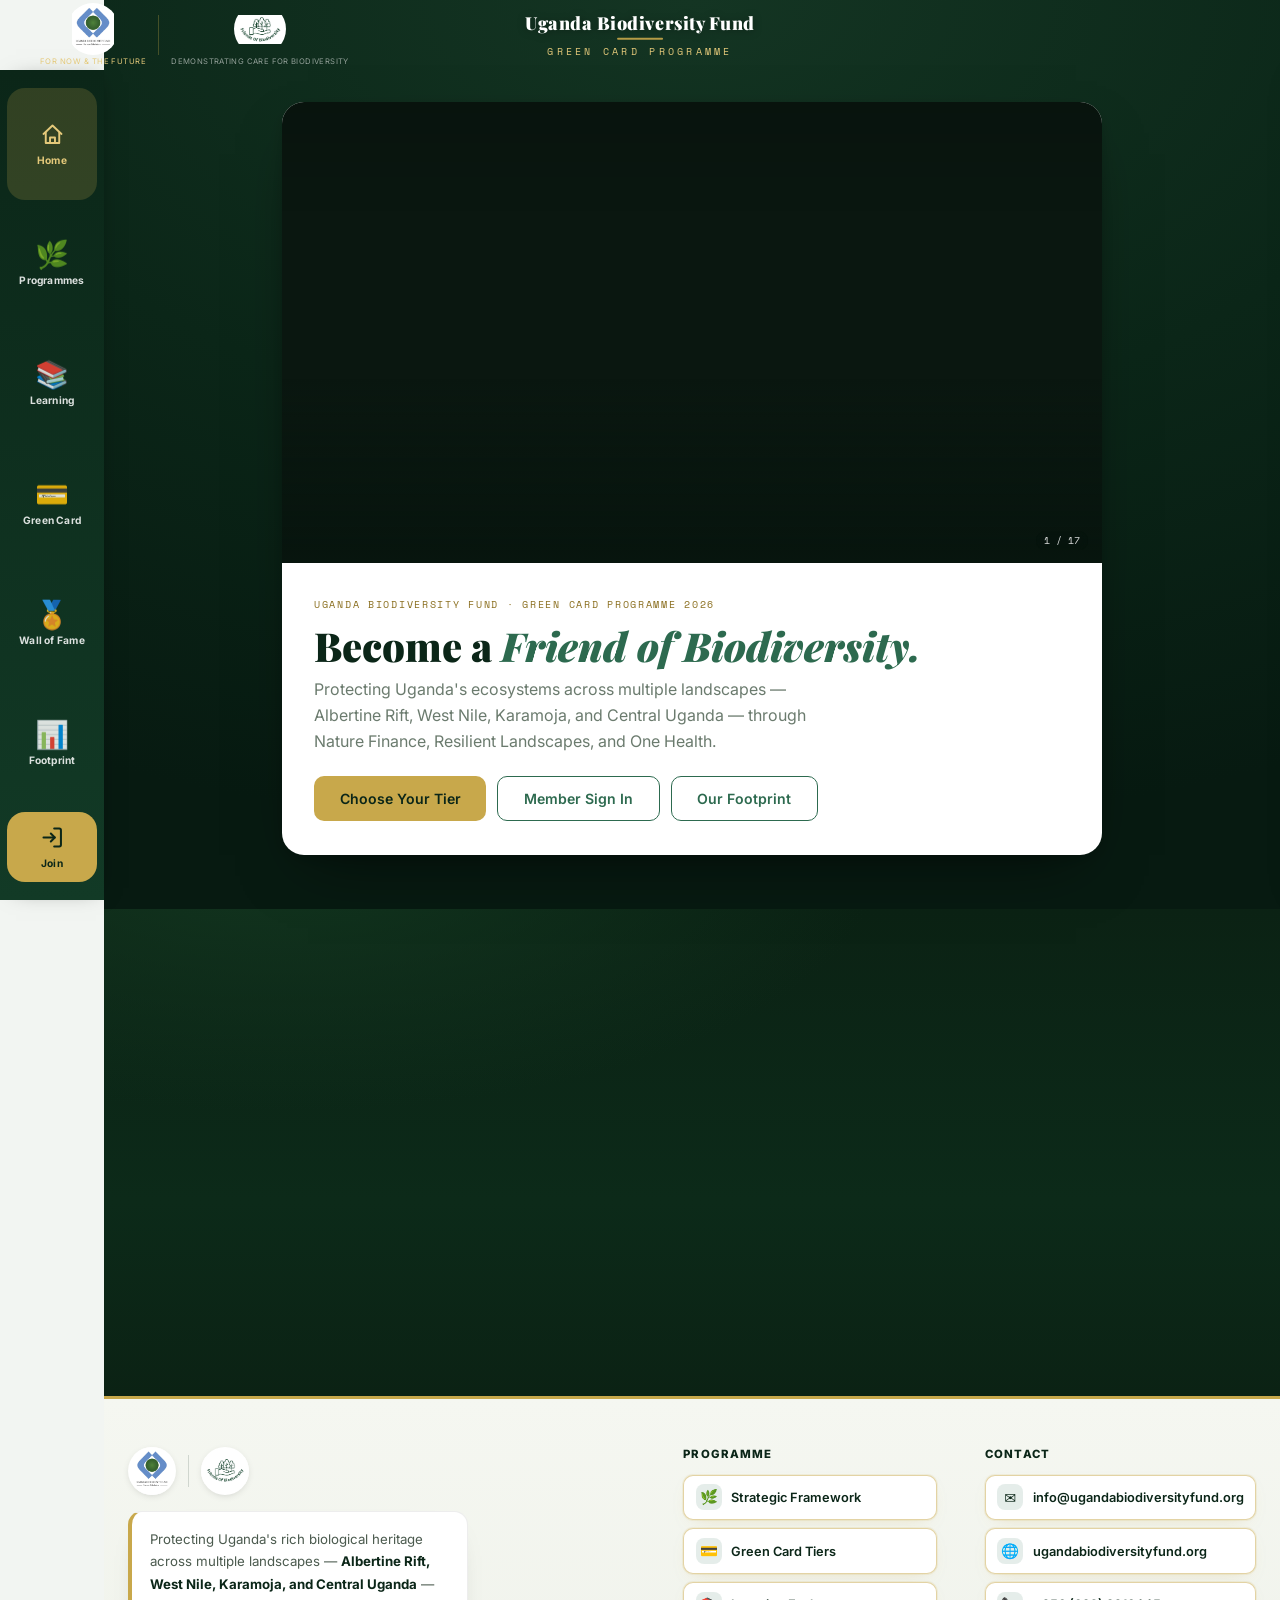
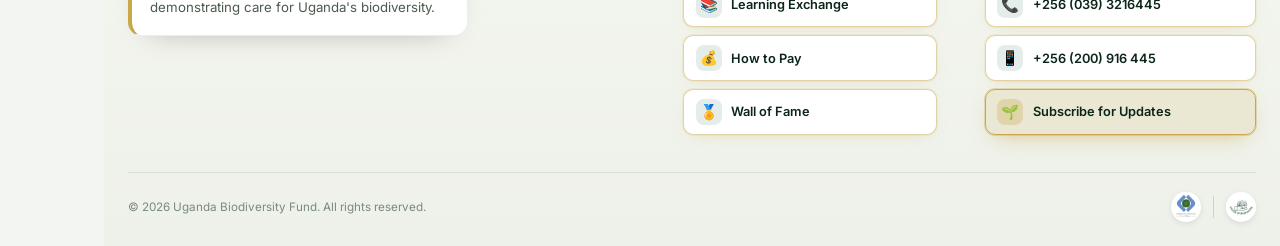
==== commit 806652a2: "Add files via upload" ====
--- a/index.html
+++ b/index.html
@@ -203,6 +203,7 @@
       <button class="protect-tab on" id="protect-tab-species" onclick="setProtectTab('species')">Endangered species</button>
       <button class="protect-tab" id="protect-tab-place" onclick="setProtectTab('place')">Threatened places</button>
     </div>
+    <div class="protect-theme-filter reveal" id="protect-theme-filter"></div>
     <div class="protect-grid" id="protect-grid"></div>
   </div>
 </section>
@@ -441,6 +442,20 @@
       </div>
       <div class="fp-media reveal" id="footprint-media">
         <div class="fp-media-fallback"><img src="footprint-globe.jpg" alt="Uganda's landscapes"/><div class="fp-media-cap">Uganda's landscapes — Albertine Rift to Karamoja</div></div>
+      </div>
+    </div>
+    <div class="fp-products reveal">
+      <div class="fp-prod">
+        <div class="fp-prod-k">For EIA consultants · developers · researchers</div>
+        <h3>Biodiversity Baseline Data Pack</h3>
+        <p>Verified citizen-science sightings, species lists &amp; IUCN status for any Ugandan landscape — export-ready for EIA &amp; ESG reporting.</p>
+        <button class="btn btn-gold btn-sm" onclick="openEnquiry('datapack')">Request a Data Pack →</button>
+      </div>
+      <div class="fp-prod">
+        <div class="fp-prod-k">Partners &amp; brands</div>
+        <h3>Sponsor the movement</h3>
+        <p>Reach Friends of Biodiversity members &amp; visitors through in-feed, side-rail, pop-up and Footprint placements — fully managed by UBF.</p>
+        <button class="btn btn-ghost btn-sm" onclick="openEnquiry('sponsor')">Become a sponsor →</button>
       </div>
     </div>
   </div>
@@ -792,6 +807,10 @@
       <div class="fg"><label>Link to a Green Card tier (optional)</label>
         <select id="pf-tier"><option value="">Not linked — show in gallery only</option><option value="student">Student / Youth</option><option value="silver">Silver</option><option value="gold">Gold</option><option value="platinum">Platinum</option><option value="diamond">Diamond</option></select>
       </div>
+      <div class="fg"><label>Thematic area</label><select id="pf-theme"></select></div>
+      <div class="fg"><label>Story — Challenge (optional)</label><textarea id="pf-challenge" rows="2" style="width:100%;padding:.6rem;border:1px solid var(--border);border-radius:8px;box-sizing:border-box;font-family:inherit" placeholder="The specific threat it faces."></textarea></div>
+      <div class="fg"><label>Story — Solution (optional)</label><textarea id="pf-solution" rows="2" style="width:100%;padding:.6rem;border:1px solid var(--border);border-radius:8px;box-sizing:border-box;font-family:inherit" placeholder="How the Green Card / UBF intervenes."></textarea></div>
+      <div class="fg"><label>Story — Achievement (optional)</label><textarea id="pf-achievement" rows="2" style="width:100%;padding:.6rem;border:1px solid var(--border);border-radius:8px;box-sizing:border-box;font-family:inherit" placeholder="The measurable outcome."></textarea></div>
       <div class="fg"><label>Link to a fundraising cause (optional)</label>
         <select id="pf-cause"><option value="">— Donations go to the default cause —</option></select>
         <span style="font-size:.75rem;color:var(--muted)">When a visitor taps “Help protect” on this card, their donation goes to this cause.</span>
@@ -1365,6 +1384,20 @@
     <input type="text" id="ep-name" placeholder="👤  Your name"/>
     <input type="text" id="ep-institution" placeholder="🏢  Institution (optional)"/>
     <button class="btn btn-gold btn-sm btn-full" onclick="subscribeEP()">🌿 Subscribe</button>
+  </div>
+</div>
+
+<!-- ENQUIRY — Data Pack requests & sponsorship enquiries -->
+<div class="overlay" id="m-enquiry">
+  <div class="modal" style="max-width:440px">
+    <button class="modal-close" onclick="closeModal('m-enquiry')">✕</button>
+    <h3 class="modal-title" id="enq-title">Request</h3>
+    <p style="font-size:.85rem;color:var(--muted);margin-bottom:1rem" id="enq-sub">Tell us a little and the UBF team will respond.</p>
+    <div class="fg"><label>Name</label><input id="enq-name" placeholder="Your name"/></div>
+    <div class="fg"><label>Email</label><input id="enq-email" type="email" placeholder="you@example.com"/></div>
+    <div class="fg"><label>Organisation (optional)</label><input id="enq-org" placeholder="Company / institution"/></div>
+    <div class="fg"><label id="enq-msg-label">Message</label><textarea id="enq-msg" rows="3" placeholder="What do you need?"></textarea></div>
+    <button class="btn btn-gold btn-full" onclick="submitEnquiry()">Send request</button>
   </div>
 </div>
 
@@ -1593,6 +1626,8 @@
     </div>
     <div id="chat-thread" class="chat-thread"></div>
     <div class="chat-inputbar">
+      <button class="chat-attach" title="Share a file or photo" onclick="document.getElementById('chat-file').click()">📎</button>
+      <input type="file" id="chat-file" style="display:none" accept="image/*,video/*,application/pdf,.doc,.docx,.xls,.xlsx,.ppt,.pptx,.txt,.csv" onchange="chatAttach(this)"/>
       <input id="chat-input" placeholder="Write a message…" onkeydown="if(event.key==='Enter'&&!event.shiftKey){event.preventDefault();sendChatMsg()}"/>
       <button onclick="sendChatMsg()">➤</button>
     </div>
--- a/styles.css
+++ b/styles.css
@@ -508,11 +508,20 @@
 .conv-side{display:flex;flex-direction:column;align-items:flex-end;gap:4px;flex:none}
 .conv-time{font-size:.68rem;color:var(--muted)}
 .conv-unread{min-width:18px;height:18px;border-radius:99px;background:var(--canopy);color:#fff;font-size:.66rem;display:grid;place-items:center;font-weight:800;padding:0 4px}
-.chat-modal{display:flex;flex-direction:column;max-height:84vh}
+.chat-modal{display:flex;flex-direction:column;height:80vh;max-height:620px}
 .chat-head{display:flex;align-items:center;gap:8px;padding:12px 14px;border-bottom:1px solid var(--border);background:#fff}
 .chat-back{border:none;background:none;font-size:1.5rem;line-height:1;cursor:pointer;color:var(--canopy)}
 .chat-who{flex:1;display:flex;align-items:center;gap:8px;font-weight:700;color:var(--canopy);font-size:.95rem}
-.chat-thread{flex:1;overflow-y:auto;padding:14px;background:#f2f5f1;min-height:220px;max-height:52vh}
+.chat-thread{flex:1 1 auto;min-height:0;overflow-y:auto;padding:14px;background:#f2f5f1}
+/* chat file attachments */
+.chat-file{display:flex;align-items:center;gap:.55rem;background:rgba(0,0,0,.04);border:1px solid var(--border);border-radius:12px;padding:.5rem .65rem;text-decoration:none;color:inherit;max-width:240px}
+.chat-b.me .chat-file{background:var(--canopy);border-color:transparent;color:#fff}
+.chat-file .cf-ico{font-size:1.3rem;flex-shrink:0}
+.chat-file .cf-name{display:block;font-size:.8rem;font-weight:600;overflow:hidden;text-overflow:ellipsis;white-space:nowrap}
+.chat-file .cf-sub{display:block;font-size:.66rem;opacity:.7}
+.chat-img{max-width:220px;border-radius:12px;display:block;cursor:pointer}
+.chat-attach{width:42px;height:42px;border-radius:50%;border:none;background:rgba(45,106,79,.12);color:var(--canopy);font-size:1.1rem;cursor:pointer;flex-shrink:0}
+.chat-attach:hover{background:rgba(45,106,79,.2)}
 .chat-b{display:flex;flex-direction:column;margin-bottom:10px;max-width:82%}
 .chat-b.me{align-items:flex-end;margin-left:auto}
 .chat-b.them{align-items:flex-start;margin-right:auto}
@@ -1610,3 +1619,73 @@
 .don-krow{display:flex;justify-content:space-between;gap:1rem;padding:.4rem 0;border-bottom:1px dashed var(--border);font-size:.84rem}
 .don-krow span{color:var(--muted)}
 .don-krow b{font-family:var(--ff-m);color:var(--canopy);text-align:right}
+
+/* ═══ RECOMMENDATION FEATURES ═══ */
+/* #2 thematic tags & filter */
+.protect-theme-filter{display:flex;gap:.45rem;flex-wrap:wrap;justify-content:center;margin:0 0 1.5rem}
+.pth-chip{font-size:.74rem;font-weight:700;border-radius:99px;padding:.4rem .85rem;border:1px solid rgba(255,255,255,.25);background:rgba(255,255,255,.06);color:rgba(255,255,255,.85);cursor:pointer;transition:.15s}
+.pth-chip:hover{background:rgba(255,255,255,.14)}
+.pth-chip.on{background:var(--gold);color:var(--canopy);border-color:var(--gold)}
+.pg-theme{display:inline-block;font-size:.6rem;font-weight:800;letter-spacing:.02em;color:var(--canopy-lt);background:rgba(45,106,79,.12);border-radius:99px;padding:.15rem .55rem;margin-bottom:.4rem}
+.dtl-theme{display:inline-block;font-size:.66rem;font-weight:800;color:var(--canopy-lt);background:rgba(45,106,79,.1);border-radius:99px;padding:.2rem .6rem;margin-bottom:.7rem}
+/* #7 five-part storytelling */
+.dtl-arc{display:flex;flex-direction:column;gap:.55rem;margin:.4rem 0 1rem;padding:.9rem 1rem;background:var(--mist);border-radius:12px}
+.dtl-arc-row{display:flex;gap:.7rem;align-items:flex-start}
+.dtl-arc-l{flex:0 0 84px;font-family:var(--ff-m);font-size:.58rem;font-weight:700;letter-spacing:.08em;text-transform:uppercase;color:var(--gold-dk);padding-top:.15rem}
+.dtl-arc-t{font-size:.85rem;color:var(--text);line-height:1.5}
+/* #4 tier ribbon + briefing */
+.tier-ribbon{display:flex;align-items:center;gap:12px;border-radius:14px;padding:12px 16px;margin-bottom:1rem;color:#fff;background:linear-gradient(120deg,#5b6470,#8a929c)}
+.tier-ribbon.tr-gold{background:linear-gradient(120deg,#8A6E1E,#C8A84B);color:#1a1400}
+.tier-ribbon.tr-platinum{background:linear-gradient(120deg,#2E7D9A,#5BC4BF)}
+.tier-ribbon.tr-diamond{background:linear-gradient(120deg,#2E7D9A,#7EB8C9)}
+.tier-ribbon.tr-silver{background:linear-gradient(120deg,#6b7280,#9aa0a6)}
+.tier-ribbon.tr-student{background:linear-gradient(120deg,#2D6A4F,#40916C)}
+.tier-ribbon .tr-badge{font-size:1.5rem}
+.tier-ribbon b{font-family:var(--ff-d);font-size:1.05rem;display:block}
+.tier-ribbon span{font-size:.74rem;opacity:.9}
+.tier-ribbon .tr-up{margin-left:auto;background:rgba(255,255,255,.9);color:var(--canopy);border:none;border-radius:8px;padding:.45rem .8rem;font-weight:800;font-size:.76rem;cursor:pointer}
+.mem-brief{background:#fff;border:1px solid var(--border);border-left:4px solid var(--canopy-lt);border-radius:12px;padding:14px 16px;margin-bottom:1rem}
+.mem-brief.mem-brief-locked{border-left-color:#c9c9c9}
+.mem-brief .mb-k{font-family:var(--ff-m);font-size:.56rem;letter-spacing:.12em;text-transform:uppercase;color:var(--canopy-lt);font-weight:700}
+.mem-brief.mem-brief-locked .mb-k{color:var(--muted)}
+.mem-brief h3{font-family:var(--ff-d);color:var(--canopy);font-size:1.05rem;margin:.25rem 0 .5rem}
+.mem-brief.mem-brief-locked h3{color:var(--muted)}
+.mem-brief .mb-item{display:flex;gap:.5rem;font-size:.82rem;color:var(--text);padding:.35rem 0;border-bottom:1px dashed var(--border)}
+.mem-brief .mb-note{font-size:.8rem;color:var(--muted);line-height:1.5;margin-top:.6rem}
+.mem-brief .mb-note a{color:var(--canopy-lt);font-weight:700}
+/* #1 referral card */
+.ref-card{background:#fff;border:1px solid var(--border);border-radius:16px;overflow:hidden;box-shadow:0 12px 34px -24px rgba(0,0,0,.4);margin-bottom:1rem}
+.ref-card .ref-top{background:linear-gradient(120deg,#0B2618,#2D6A4F);padding:14px 16px;color:#fff}
+.ref-card .ref-k{font-family:var(--ff-m);font-size:.56rem;letter-spacing:.14em;text-transform:uppercase;color:var(--gold-lt)}
+.ref-card .ref-top h3{font-family:var(--ff-d);font-size:1.1rem;margin:2px 0 2px}
+.ref-card .ref-top p{font-size:.78rem;color:rgba(255,255,255,.8);line-height:1.45}
+.ref-card .ref-body{padding:14px 16px}
+.ref-link{display:flex;gap:8px;align-items:center;border:1.5px dashed rgba(45,106,79,.4);border-radius:10px;padding:.5rem .7rem;background:rgba(45,106,79,.05)}
+.ref-link .ref-url{font-family:var(--ff-m);font-size:.74rem;color:var(--canopy);overflow:hidden;text-overflow:ellipsis;white-space:nowrap;flex:1}
+.ref-link .ref-copy{background:var(--gold);color:var(--canopy);border:none;border-radius:7px;padding:.35rem .7rem;font-size:.72rem;font-weight:800;cursor:pointer;flex-shrink:0}
+.ref-prog{display:flex;align-items:center;gap:12px;margin-top:12px}
+.ref-count{width:48px;height:48px;border-radius:50%;background:var(--gold);color:var(--canopy);display:grid;place-items:center;font-family:var(--ff-d);font-weight:800;font-size:1.2rem;flex-shrink:0}
+.ref-txt{font-size:.8rem;color:var(--muted);line-height:1.5}
+.ref-txt b{color:var(--canopy)}
+/* #3 prospect pipeline */
+.subs-mk{margin-left:auto;font-size:.72rem;font-weight:800;background:var(--gold);color:var(--canopy);border:none;border-radius:8px;padding:.4rem .7rem;cursor:pointer}
+.subs-sel{font-size:.72rem;border:1px solid var(--border);border-radius:7px;padding:.3rem .45rem;color:var(--canopy);background:#fff}
+.subs-un{margin-left:auto;border:none;background:none;color:var(--muted);font-size:.9rem;cursor:pointer}
+/* #8 impact receipt */
+.impact-card{width:100%;max-width:400px;margin:0 auto;border-radius:18px;overflow:hidden;background:#0B2618}
+.impact-card .ic-photo{height:220px;background-size:cover;background-position:center;position:relative}
+.impact-card .ic-photo::after{content:"";position:absolute;inset:0;background:linear-gradient(transparent 40%,rgba(6,20,13,.9))}
+.impact-card .ic-cap{position:absolute;left:0;right:0;bottom:0;padding:16px 18px;z-index:2;color:#fff}
+.impact-card .ic-k{font-family:var(--ff-m);font-size:.56rem;letter-spacing:.14em;text-transform:uppercase;color:var(--gold-lt)}
+.impact-card .ic-cap h3{font-family:var(--ff-d);font-size:1.35rem;line-height:1.1;margin:4px 0 0}
+.impact-card .ic-foot{padding:14px 18px;display:flex;align-items:center;gap:10px;color:#fff}
+.impact-card .ic-foot img{height:34px;width:34px;border-radius:50%;background:#fff;object-fit:contain;flex-shrink:0}
+.impact-card .ic-who b{font-family:var(--ff-d);font-size:.85rem}
+.impact-card .ic-who span{display:block;color:rgba(255,255,255,.6);font-size:.66rem}
+/* #5/#6 footprint product blocks */
+.fp-products{display:grid;grid-template-columns:1fr 1fr;gap:1rem;margin-top:1.8rem}
+.fp-prod{background:rgba(255,255,255,.06);border:1px solid rgba(200,168,75,.25);border-radius:14px;padding:16px 18px;color:#fff}
+.fp-prod-k{font-family:var(--ff-m);font-size:.56rem;letter-spacing:.13em;text-transform:uppercase;color:var(--gold-lt);margin-bottom:.4rem}
+.fp-prod h3{font-family:var(--ff-d);font-size:1.1rem;margin:0 0 .4rem}
+.fp-prod p{font-size:.8rem;color:rgba(255,255,255,.78);line-height:1.55;margin-bottom:.9rem}
+@media(max-width:820px){.fp-products{grid-template-columns:1fr}}
